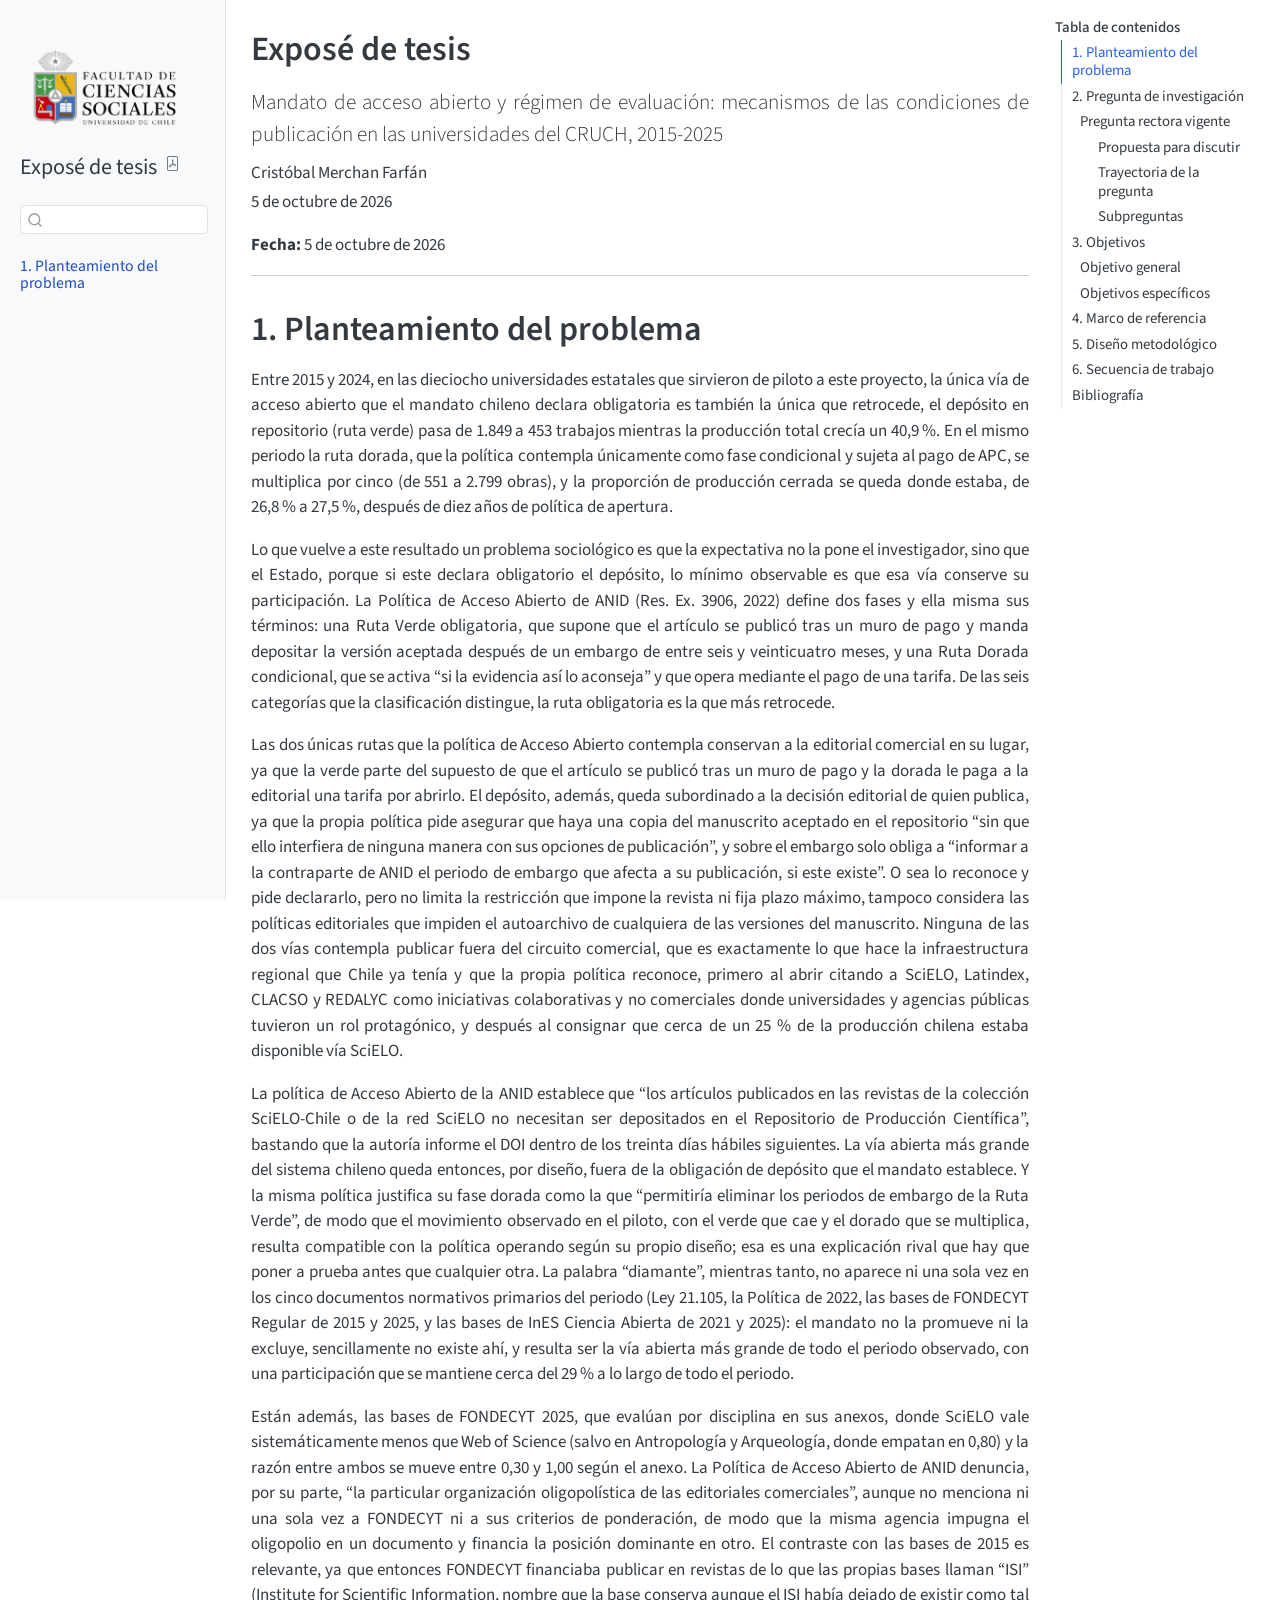
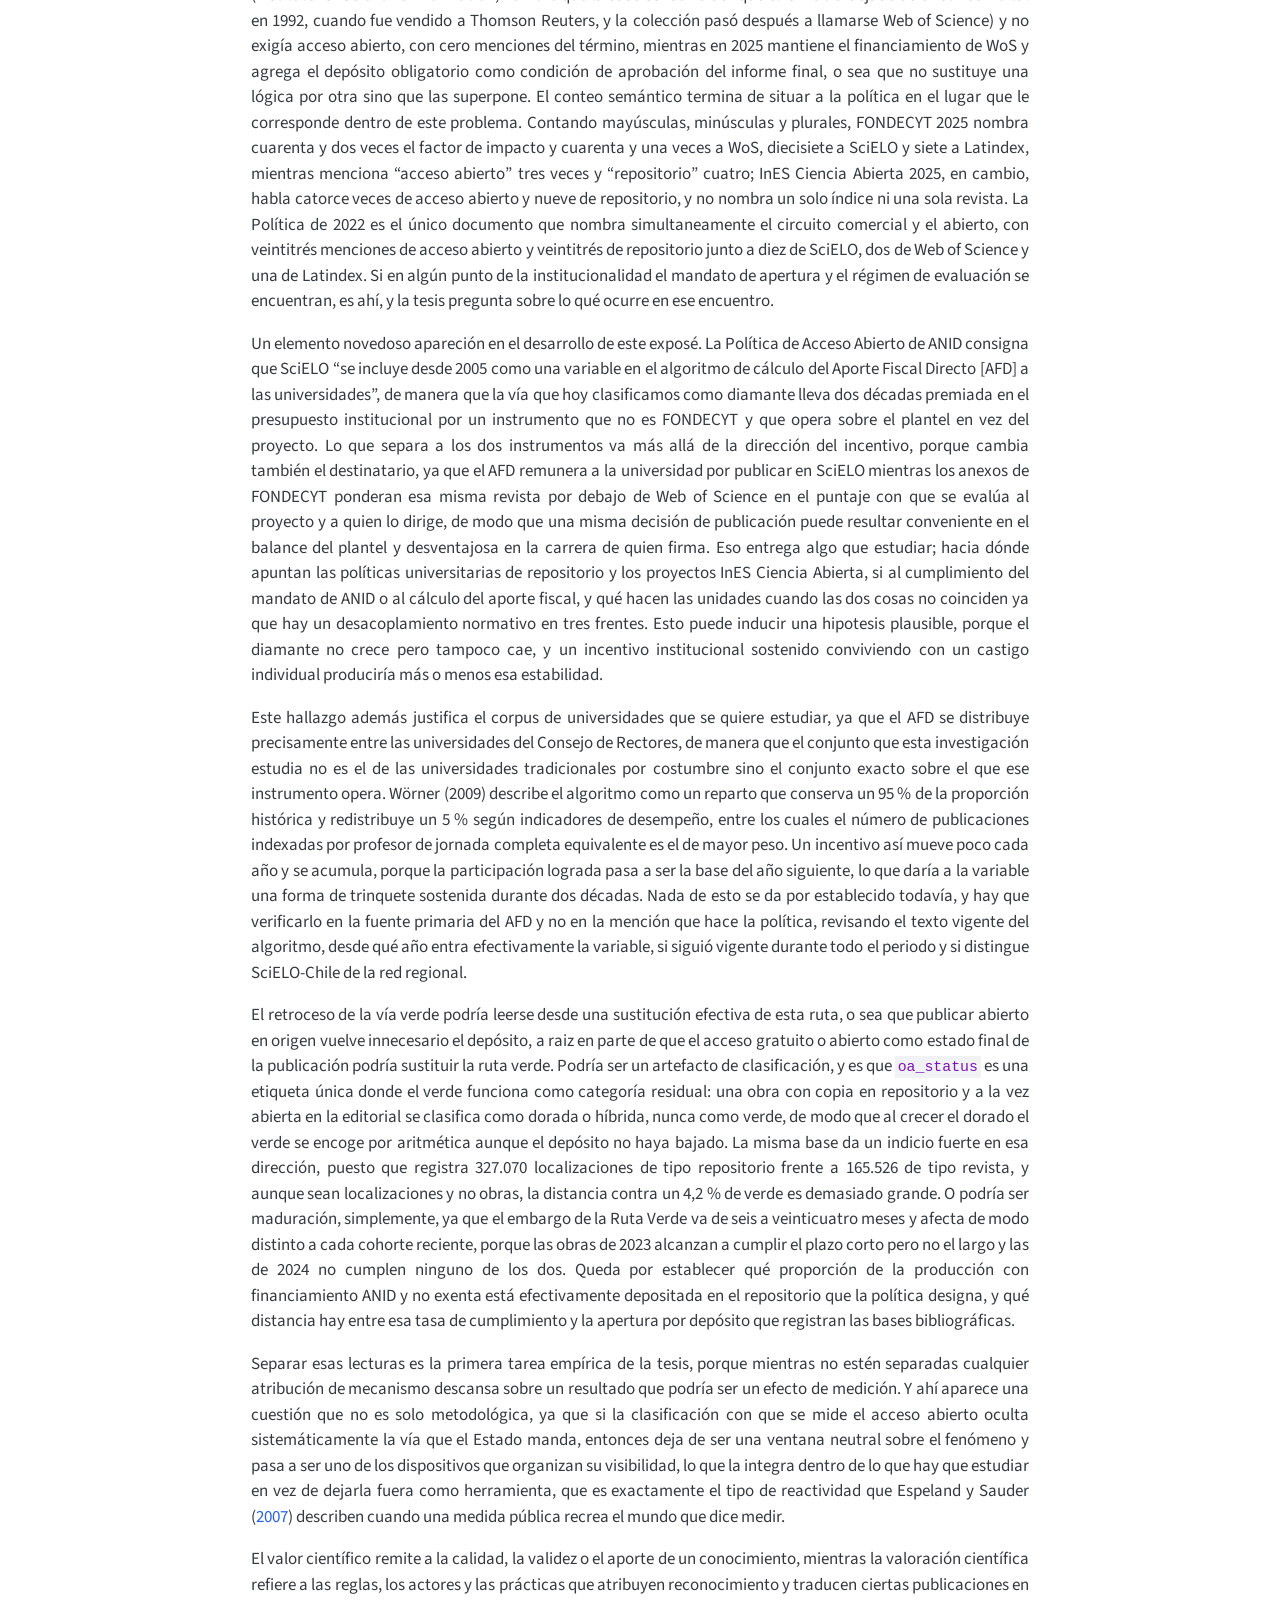
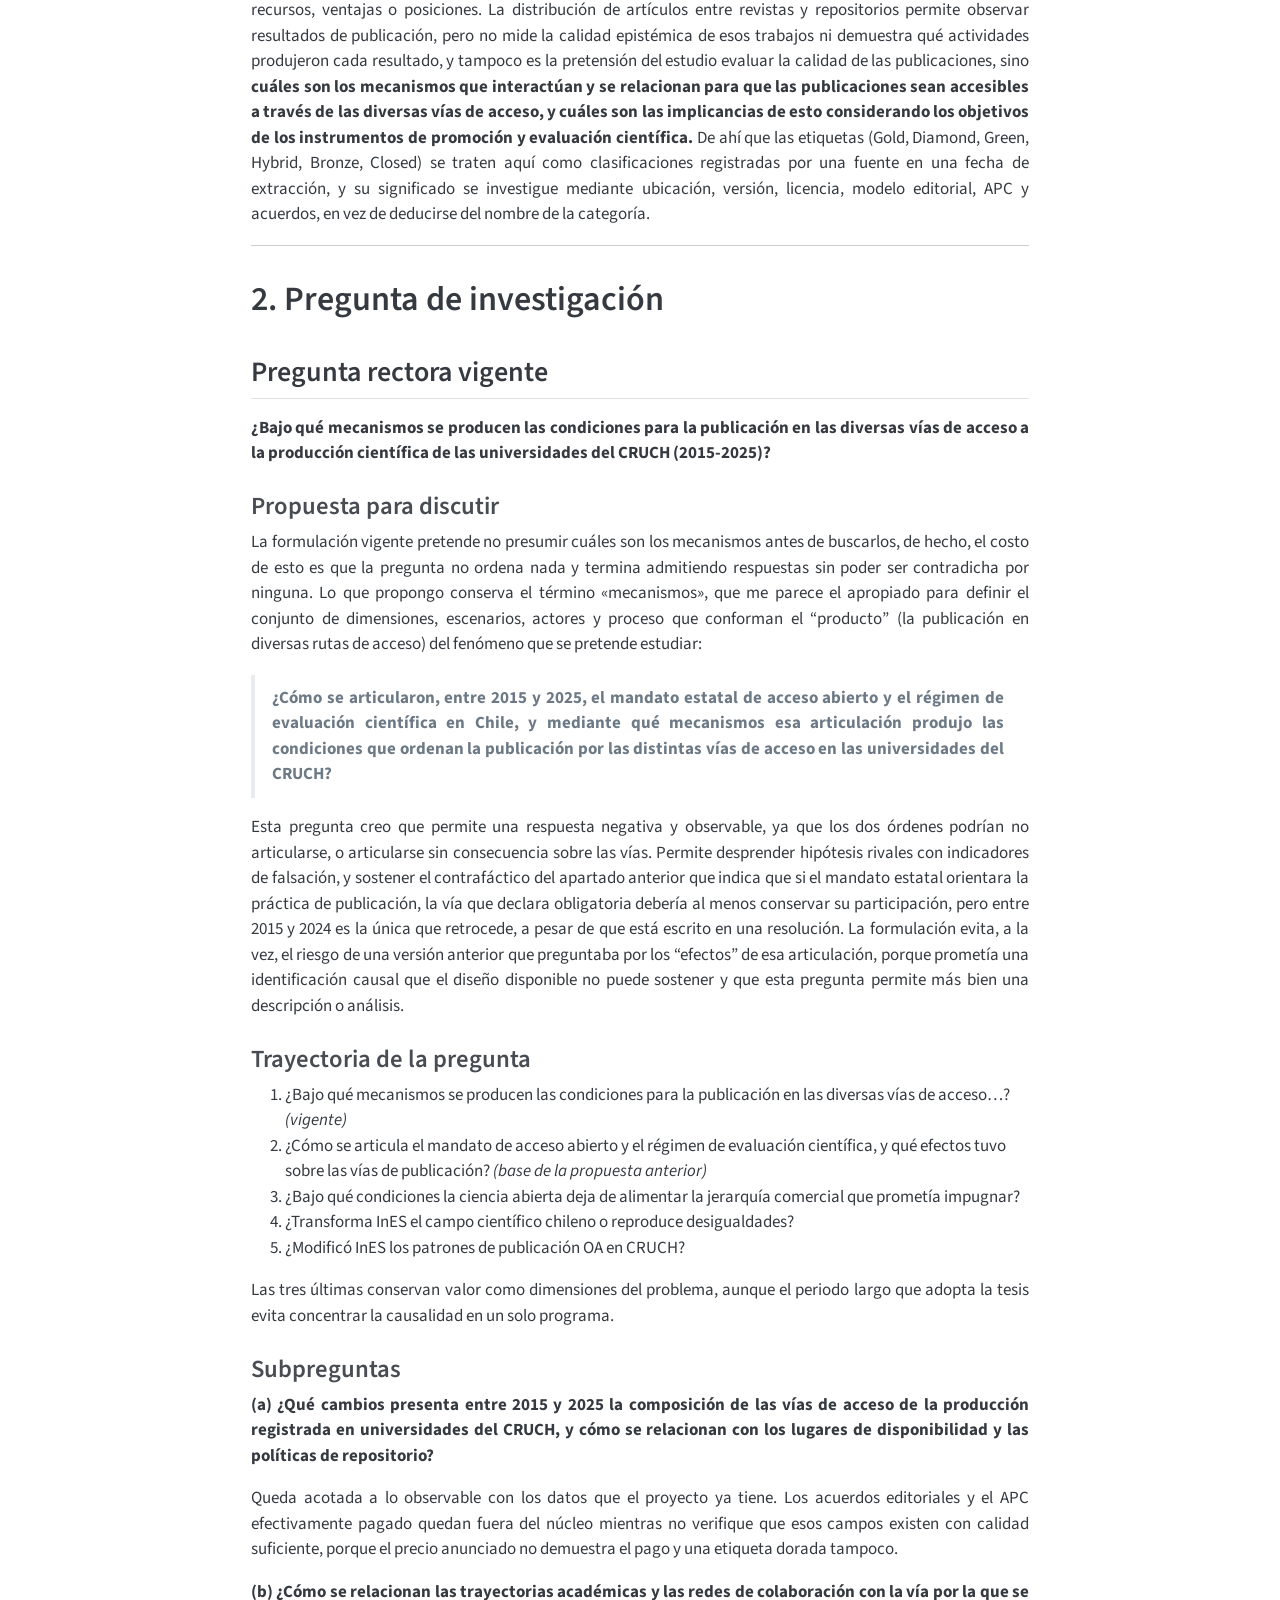
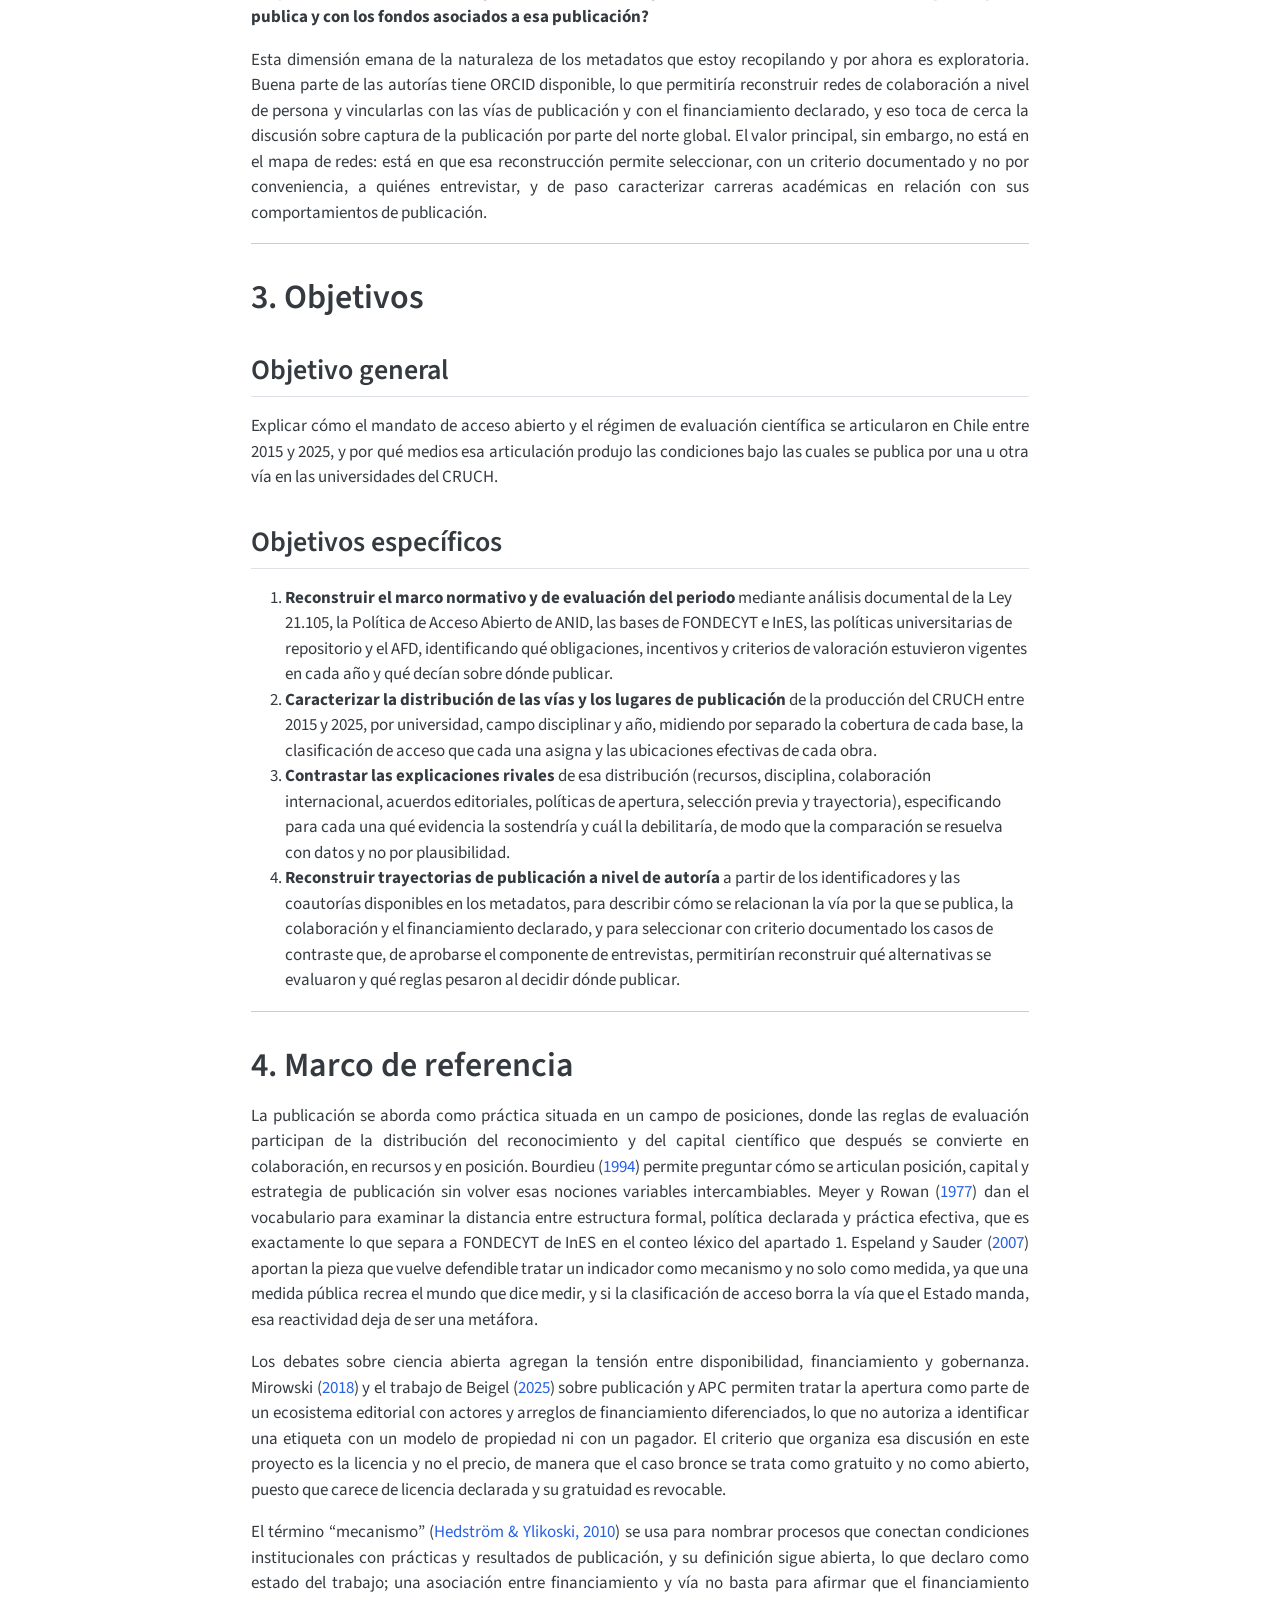
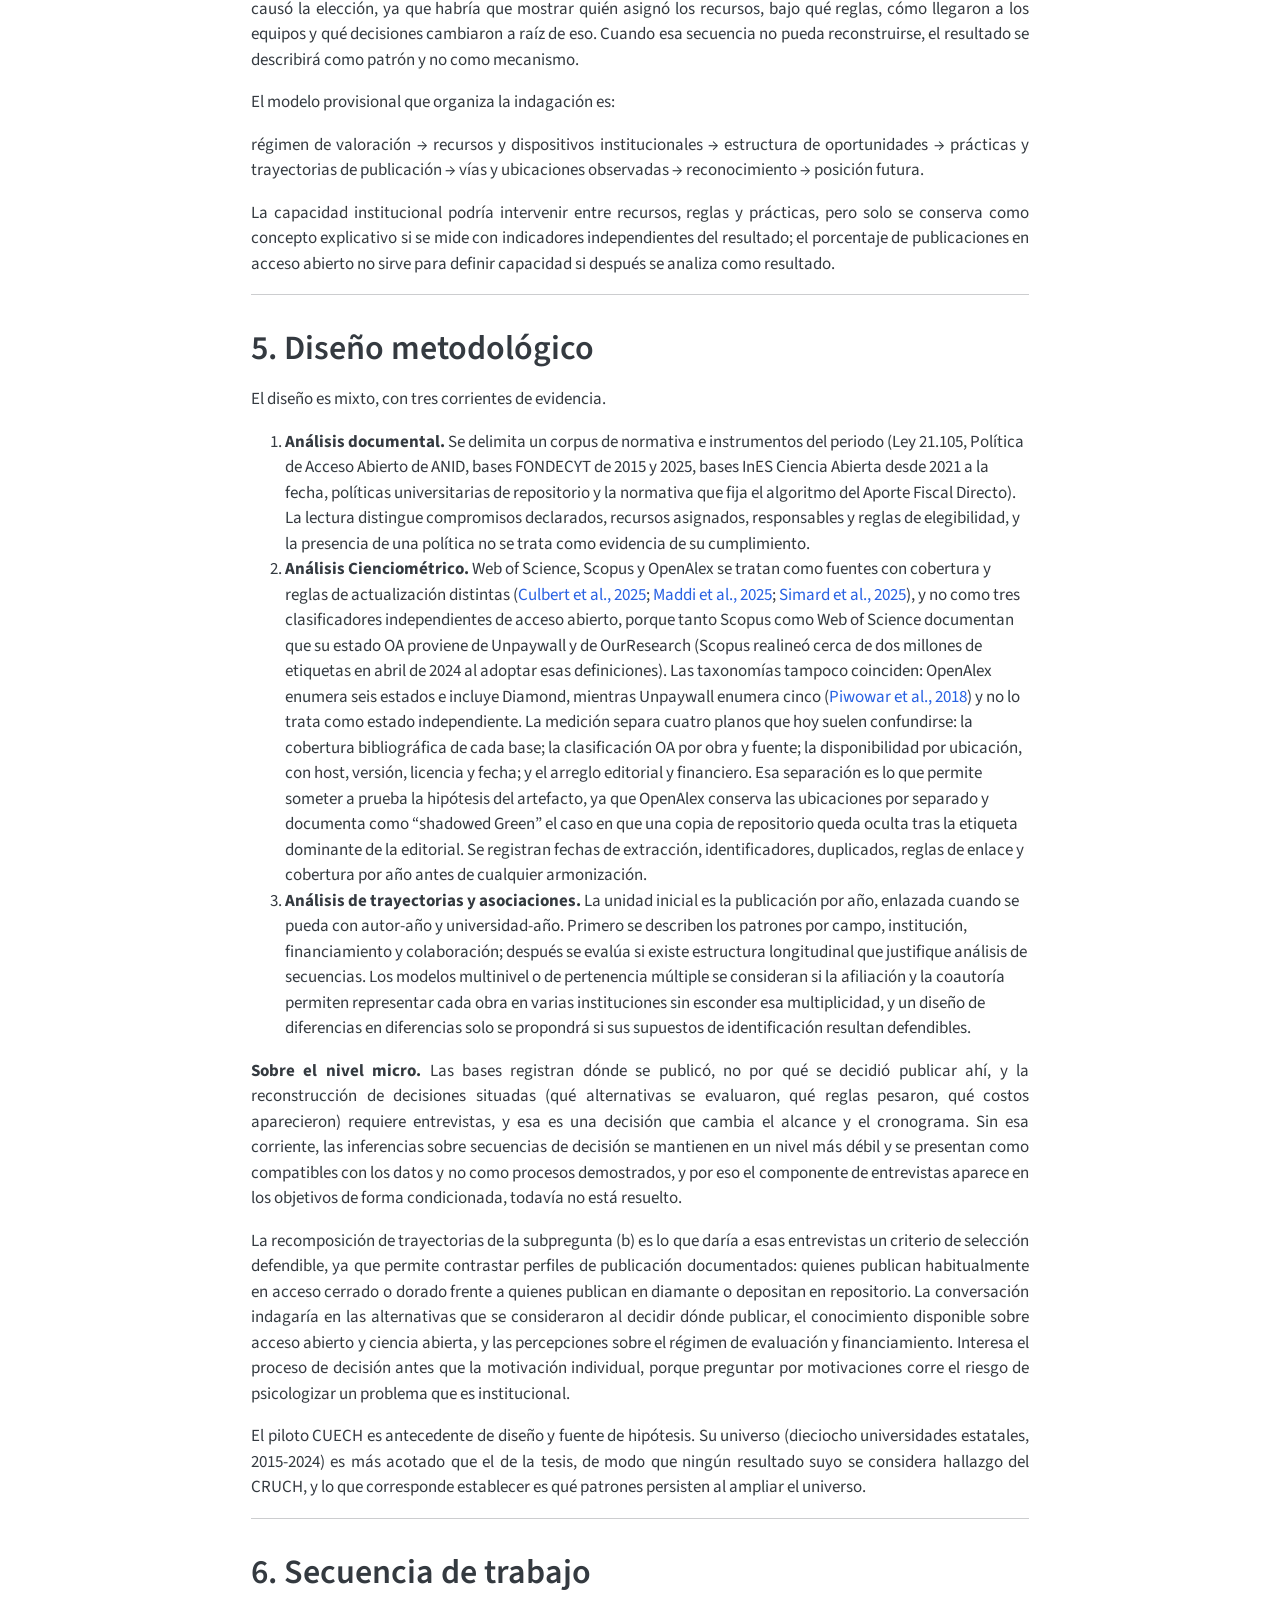
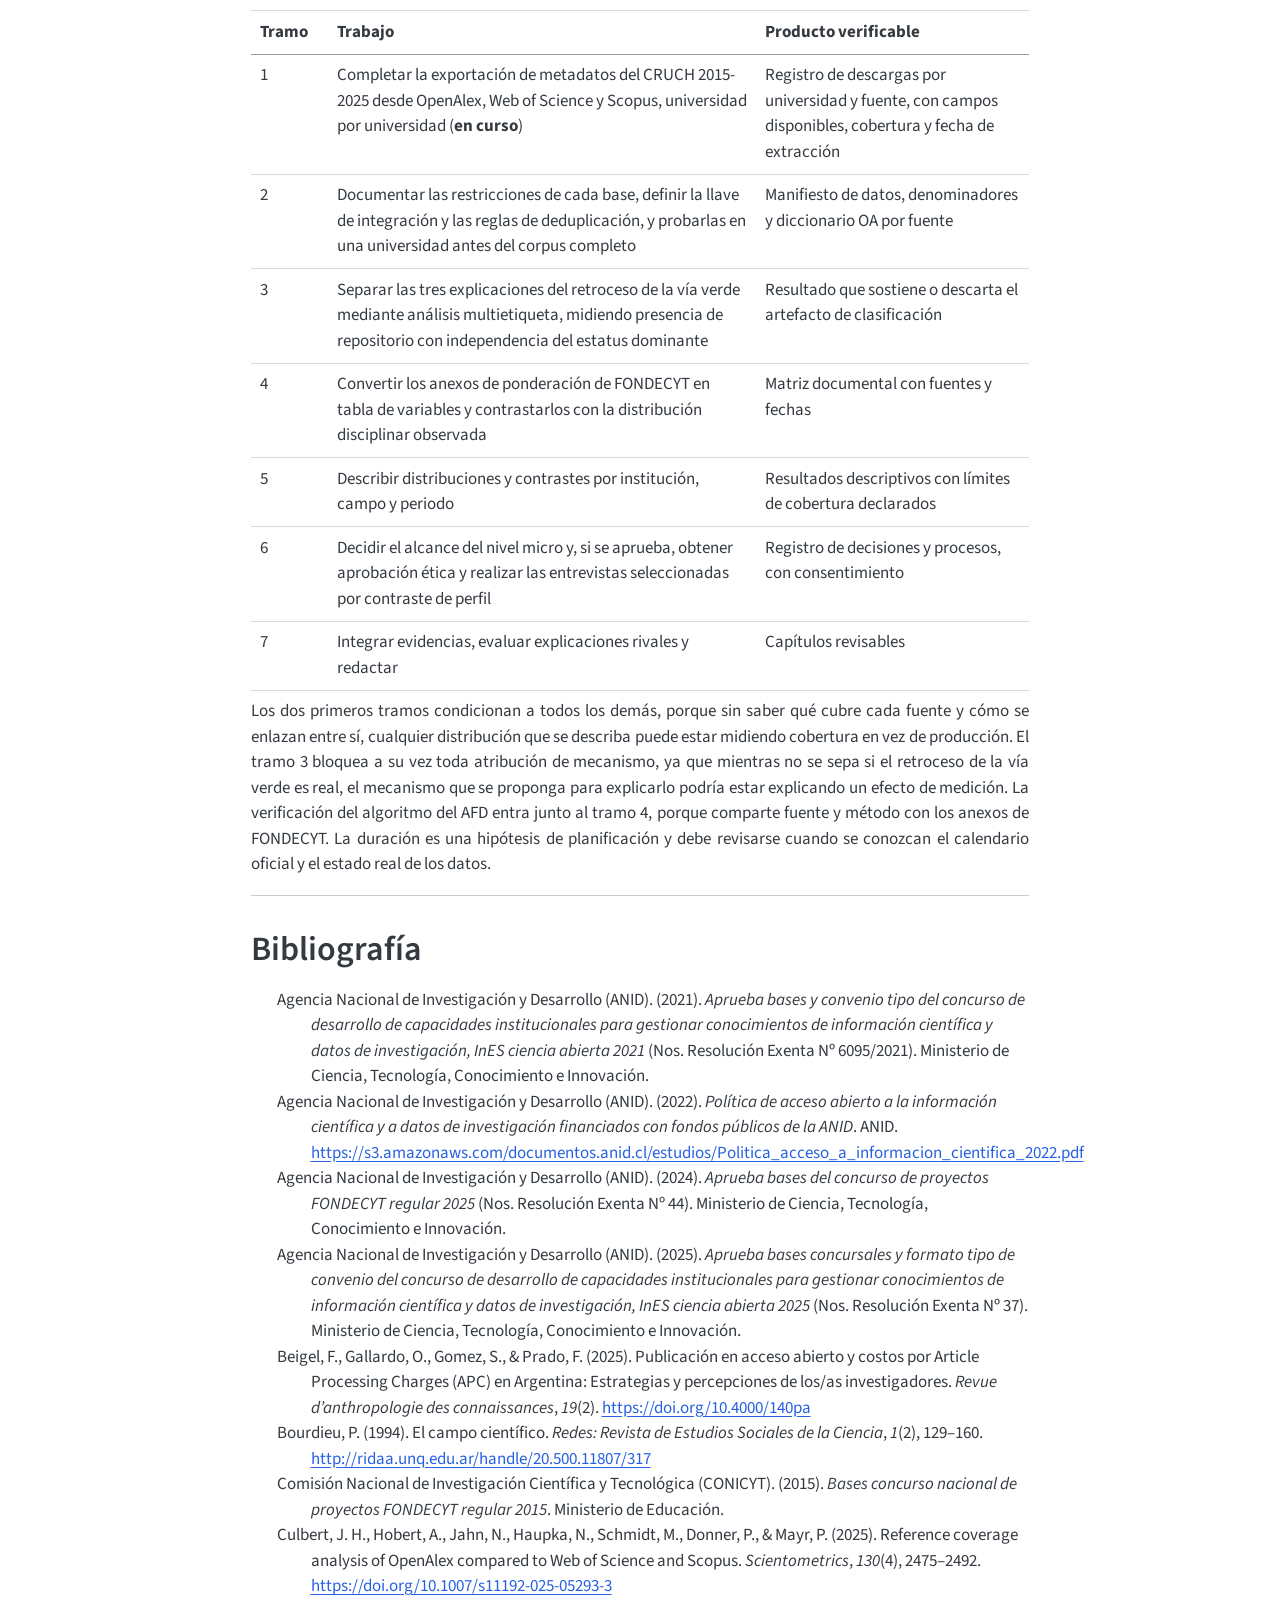
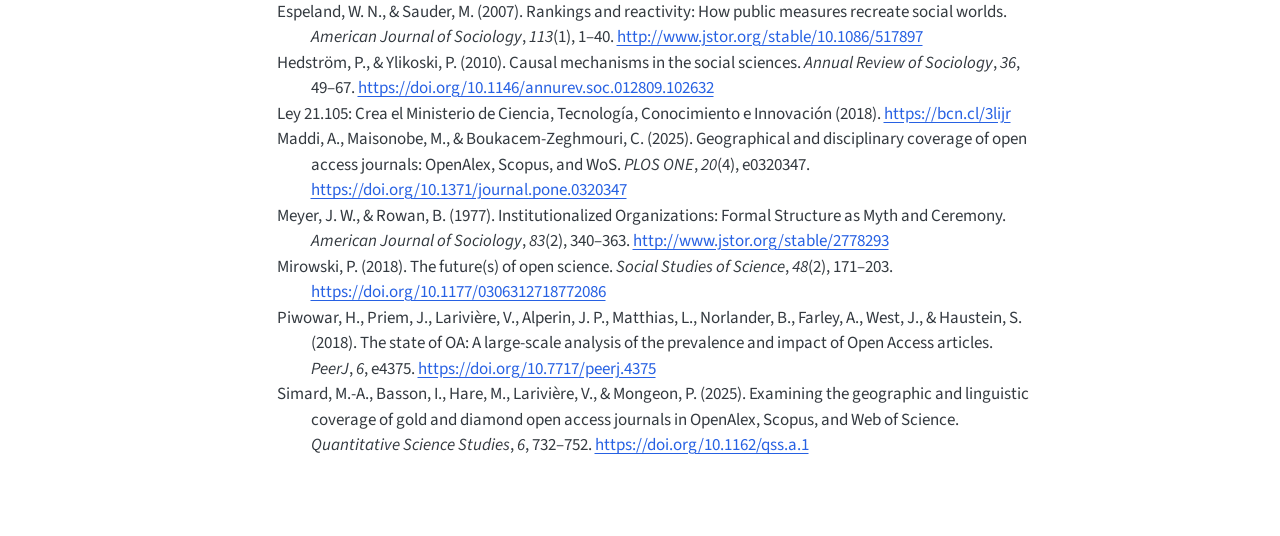
==== data/textos/expose/index.html @ d7f25ddc "actualización" ====
<!DOCTYPE html>
<html xmlns="http://www.w3.org/1999/xhtml" lang="es" xml:lang="es"><head>

<meta charset="utf-8">
<meta name="generator" content="quarto-1.9.37">

<meta name="viewport" content="width=device-width, initial-scale=1.0, user-scalable=yes">

<meta name="author" content="Cristóbal Merchan Farfán">

<title>Exposé de tesis</title>
<style>
/* Default styles provided by pandoc.
** See https://pandoc.org/MANUAL.html#variables-for-html for config info.
*/
code{white-space: pre-wrap;}
span.smallcaps{font-variant: small-caps;}
div.columns{display: flex; gap: min(4vw, 1.5em);}
div.column{flex: auto; overflow-x: auto;}
div.hanging-indent{margin-left: 1.5em; text-indent: -1.5em;}
ul.task-list{list-style: none;}
ul.task-list li input[type="checkbox"] {
  width: 0.8em;
  margin: 0 0.8em 0.2em -1em; /* quarto-specific, see https://github.com/quarto-dev/quarto-cli/issues/4556 */ 
  vertical-align: middle;
}
/* CSS for citations */
div.csl-bib-body { }
div.csl-entry {
  clear: both;
  margin-bottom: 0em;
}
.hanging-indent div.csl-entry {
  margin-left:2em;
  text-indent:-2em;
}
div.csl-left-margin {
  min-width:2em;
  float:left;
}
div.csl-right-inline {
  margin-left:2em;
  padding-left:1em;
}
div.csl-indent {
  margin-left: 2em;
}</style>


<script src="site_libs/quarto-nav/quarto-nav.js"></script>
<script src="site_libs/clipboard/clipboard.min.js"></script>
<script src="site_libs/quarto-search/autocomplete.umd.js"></script>
<script src="site_libs/quarto-search/fuse.min.js"></script>
<script src="site_libs/quarto-search/quarto-search.js"></script>
<meta name="quarto:offset" content="./">
<link href="./assets/favicon-2025-20251031.svg" rel="icon" type="image/svg+xml">
<script src="site_libs/quarto-html/quarto.js" type="module"></script>
<script src="site_libs/quarto-html/tabsets/tabsets.js" type="module"></script>
<script src="site_libs/quarto-html/popper.min.js"></script>
<script src="site_libs/quarto-html/tippy.umd.min.js"></script>
<script src="site_libs/quarto-html/anchor.min.js"></script>
<link href="site_libs/quarto-html/tippy.css" rel="stylesheet">
<link href="site_libs/quarto-html/quarto-syntax-highlighting-7f8f88aac4f3542376d5c11b86a4c14d.css" rel="stylesheet" id="quarto-text-highlighting-styles">
<script src="site_libs/bootstrap/bootstrap.min.js"></script>
<link href="site_libs/bootstrap/bootstrap-icons.css" rel="stylesheet">
<link href="site_libs/bootstrap/bootstrap-91dac99ad9264b13be520b185d5bafb4.min.css" rel="stylesheet" append-hash="true" id="quarto-bootstrap" data-mode="light">
<script id="quarto-search-options" type="application/json">{
  "location": "sidebar",
  "copy-button": false,
  "collapse-after": 3,
  "panel-placement": "start",
  "type": "textbox",
  "limit": 50,
  "keyboard-shortcut": [
    "f",
    "/",
    "s"
  ],
  "show-item-context": false,
  "language": {
    "search-no-results-text": "No se han encontrado resultados",
    "search-matching-documents-text": "documentos encontrados",
    "search-copy-link-title": "Copiar el enlace en la búsqueda",
    "search-hide-matches-text": "Ocultar resultados adicionales",
    "search-more-match-text": "resultado adicional en este documento",
    "search-more-matches-text": "resultados adicionales en este documento",
    "search-clear-button-title": "Borrar",
    "search-text-placeholder": "",
    "search-detached-cancel-button-title": "Cancelar",
    "search-submit-button-title": "Enviar",
    "search-label": "Buscar"
  }
}</script>
<style>html{ scroll-behavior: smooth; }</style>
<style>
#quarto-document-content p,
.page-columns .content p,
.page-columns p,
.quarto-article p,
main.content p,
p {
  text-align: justify !important;
  text-justify: inter-word;
}
</style>


<link rel="stylesheet" href="assets/styles.scss">
</head>

<body class="nav-sidebar docked quarto-light">

<div id="quarto-search-results"></div>
  <header id="quarto-header" class="headroom fixed-top">
  <nav class="quarto-secondary-nav">
    <div class="container-fluid d-flex">
      <button type="button" class="quarto-btn-toggle btn" data-bs-toggle="collapse" role="button" data-bs-target=".quarto-sidebar-collapse-item" aria-controls="quarto-sidebar" aria-expanded="false" aria-label="Alternar barra lateral" onclick="if (window.quartoToggleHeadroom) { window.quartoToggleHeadroom(); }">
        <i class="bi bi-layout-text-sidebar-reverse"></i>
      </button>
        <nav class="quarto-page-breadcrumbs" aria-label="breadcrumb"><ol class="breadcrumb"><li class="breadcrumb-item"><a href="./index.html"><span class="chapter-number">1</span>&nbsp; <span class="chapter-title">1. Planteamiento del problema</span></a></li></ol></nav>
        <a class="flex-grow-1" role="navigation" data-bs-toggle="collapse" data-bs-target=".quarto-sidebar-collapse-item" aria-controls="quarto-sidebar" aria-expanded="false" aria-label="Alternar barra lateral" onclick="if (window.quartoToggleHeadroom) { window.quartoToggleHeadroom(); }">      
        </a>
      <button type="button" class="btn quarto-search-button" aria-label="Buscar" onclick="window.quartoOpenSearch();">
        <i class="bi bi-search"></i>
      </button>
    </div>
  </nav>
</header>
<!-- content -->
<div id="quarto-content" class="quarto-container page-columns page-rows-contents page-layout-article">
<!-- sidebar -->
  <nav id="quarto-sidebar" class="sidebar collapse collapse-horizontal quarto-sidebar-collapse-item sidebar-navigation docked overflow-auto">
    <div class="pt-lg-2 mt-2 text-left sidebar-header sidebar-header-stacked">
      <a href="./index.html" class="sidebar-logo-link">
      <img src="./assets/cover.png" alt="" class="sidebar-logo light-content py-0 d-lg-inline d-none">
      <img src="./assets/cover.png" alt="" class="sidebar-logo dark-content py-0 d-lg-inline d-none">
      </a>
    <div class="sidebar-title mb-0 py-0">
      <a href="./">Exposé de tesis</a> 
        <div class="sidebar-tools-main">
    <a href="./expose-tesis-cruch.pdf" title="Descargar PDF" class="quarto-navigation-tool px-1" aria-label="Descargar PDF"><i class="bi bi-file-pdf"></i></a>
</div>
    </div>
      </div>
        <div class="mt-2 flex-shrink-0 align-items-center">
        <div class="sidebar-search">
        <div id="quarto-search" class="" title="Buscar"></div>
        </div>
        </div>
    <div class="sidebar-menu-container"> 
    <ul class="list-unstyled mt-1">
        <li class="sidebar-item">
  <div class="sidebar-item-container"> 
  <a href="./index.html" class="sidebar-item-text sidebar-link active">
 <span class="menu-text"><span class="chapter-number">1</span>&nbsp; <span class="chapter-title">1. Planteamiento del problema</span></span></a>
  </div>
</li>
    </ul>
    </div>
</nav>
<div id="quarto-sidebar-glass" class="quarto-sidebar-collapse-item" data-bs-toggle="collapse" data-bs-target=".quarto-sidebar-collapse-item"></div>
<!-- margin-sidebar -->
    <div id="quarto-margin-sidebar" class="sidebar margin-sidebar">
        <nav id="TOC" role="doc-toc" class="toc-active">
    <h2 id="toc-title">Tabla de contenidos</h2>
   
  <ul>
  <li><a href="#planteamiento-del-problema" id="toc-planteamiento-del-problema" class="nav-link active" data-scroll-target="#planteamiento-del-problema">1. Planteamiento del problema</a></li>
  <li><a href="#pregunta-de-investigación" id="toc-pregunta-de-investigación" class="nav-link" data-scroll-target="#pregunta-de-investigación">2. Pregunta de investigación</a>
  <ul class="collapse">
  <li><a href="#pregunta-rectora-vigente" id="toc-pregunta-rectora-vigente" class="nav-link" data-scroll-target="#pregunta-rectora-vigente">Pregunta rectora vigente</a>
  <ul class="collapse">
  <li><a href="#propuesta-para-discutir" id="toc-propuesta-para-discutir" class="nav-link" data-scroll-target="#propuesta-para-discutir">Propuesta para discutir</a></li>
  <li><a href="#trayectoria-de-la-pregunta" id="toc-trayectoria-de-la-pregunta" class="nav-link" data-scroll-target="#trayectoria-de-la-pregunta">Trayectoria de la pregunta</a></li>
  <li><a href="#subpreguntas" id="toc-subpreguntas" class="nav-link" data-scroll-target="#subpreguntas">Subpreguntas</a></li>
  </ul></li>
  </ul></li>
  <li><a href="#objetivos" id="toc-objetivos" class="nav-link" data-scroll-target="#objetivos">3. Objetivos</a>
  <ul class="collapse">
  <li><a href="#objetivo-general" id="toc-objetivo-general" class="nav-link" data-scroll-target="#objetivo-general">Objetivo general</a></li>
  <li><a href="#objetivos-específicos" id="toc-objetivos-específicos" class="nav-link" data-scroll-target="#objetivos-específicos">Objetivos específicos</a></li>
  </ul></li>
  <li><a href="#marco-de-referencia" id="toc-marco-de-referencia" class="nav-link" data-scroll-target="#marco-de-referencia">4. Marco de referencia</a></li>
  <li><a href="#diseño-metodológico" id="toc-diseño-metodológico" class="nav-link" data-scroll-target="#diseño-metodológico">5. Diseño metodológico</a></li>
  <li><a href="#secuencia-de-trabajo" id="toc-secuencia-de-trabajo" class="nav-link" data-scroll-target="#secuencia-de-trabajo">6. Secuencia de trabajo</a></li>
  <li><a href="#bibliografía" id="toc-bibliografía" class="nav-link" data-scroll-target="#bibliografía">Bibliografía</a></li>
  </ul>
</nav>
    </div>
<!-- main -->
<main class="content" id="quarto-document-content"><header id="title-block-header" class="quarto-title-block"><h1 class="title display-7">Exposé de tesis</h1></header>

<header id="title-block-header">

<p class="subtitle lead">Mandato de acceso abierto y régimen de evaluación: mecanismos de las condiciones de publicación en las universidades del CRUCH, 2015-2025</p>
<p class="author">Cristóbal Merchan Farfán</p>

<p class="date">5 de octubre de 2026</p>
</header>


<p><strong>Fecha:</strong> 5 de octubre de 2026</p>
<hr>
<section id="planteamiento-del-problema" class="level1">
<h1>1. Planteamiento del problema</h1>
<p>Entre 2015 y 2024, en las dieciocho universidades estatales que sirvieron de piloto a este proyecto, la única vía de acceso abierto que el mandato chileno declara obligatoria es también la única que retrocede, el depósito en repositorio (ruta verde) pasa de 1.849 a 453 trabajos mientras la producción total crecía un 40,9 %. En el mismo periodo la ruta dorada, que la política contempla únicamente como fase condicional y sujeta al pago de APC, se multiplica por cinco (de 551 a 2.799 obras), y la proporción de producción cerrada se queda donde estaba, de 26,8 % a 27,5 %, después de diez años de política de apertura.</p>
<p>Lo que vuelve a este resultado un problema sociológico es que la expectativa no la pone el investigador, sino que el Estado, porque si este declara obligatorio el depósito, lo mínimo observable es que esa vía conserve su participación. La Política de Acceso Abierto de ANID (Res. Ex. 3906, 2022) define dos fases y ella misma sus términos: una Ruta Verde obligatoria, que supone que el artículo se publicó tras un muro de pago y manda depositar la versión aceptada después de un embargo de entre seis y veinticuatro meses, y una Ruta Dorada condicional, que se activa “si la evidencia así lo aconseja” y que opera mediante el pago de una tarifa. De las seis categorías que la clasificación distingue, la ruta obligatoria es la que más retrocede.</p>
<p>Las dos únicas rutas que la política de Acceso Abierto contempla conservan a la editorial comercial en su lugar, ya que la verde parte del supuesto de que el artículo se publicó tras un muro de pago y la dorada le paga a la editorial una tarifa por abrirlo. El depósito, además, queda subordinado a la decisión editorial de quien publica, ya que la propia política pide asegurar que haya una copia del manuscrito aceptado en el repositorio “sin que ello interfiera de ninguna manera con sus opciones de publicación”, y sobre el embargo solo obliga a “informar a la contraparte de ANID el periodo de embargo que afecta a su publicación, si este existe”. O sea lo reconoce y pide declararlo, pero no limita la restricción que impone la revista ni fija plazo máximo, tampoco considera las políticas editoriales que impiden el autoarchivo de cualquiera de las versiones del manuscrito. Ninguna de las dos vías contempla publicar fuera del circuito comercial, que es exactamente lo que hace la infraestructura regional que Chile ya tenía y que la propia política reconoce, primero al abrir citando a SciELO, Latindex, CLACSO y REDALYC como iniciativas colaborativas y no comerciales donde universidades y agencias públicas tuvieron un rol protagónico, y después al consignar que cerca de un 25 % de la producción chilena estaba disponible vía SciELO.</p>
<p>La política de Acceso Abierto de la ANID establece que “los artículos publicados en las revistas de la colección SciELO-Chile o de la red SciELO no necesitan ser depositados en el Repositorio de Producción Científica”, bastando que la autoría informe el DOI dentro de los treinta días hábiles siguientes. La vía abierta más grande del sistema chileno queda entonces, por diseño, fuera de la obligación de depósito que el mandato establece. Y la misma política justifica su fase dorada como la que “permitiría eliminar los periodos de embargo de la Ruta Verde”, de modo que el movimiento observado en el piloto, con el verde que cae y el dorado que se multiplica, resulta compatible con la política operando según su propio diseño; esa es una explicación rival que hay que poner a prueba antes que cualquier otra. La palabra “diamante”, mientras tanto, no aparece ni una sola vez en los cinco documentos normativos primarios del periodo (Ley 21.105, la Política de 2022, las bases de FONDECYT Regular de 2015 y 2025, y las bases de InES Ciencia Abierta de 2021 y 2025): el mandato no la promueve ni la excluye, sencillamente no existe ahí, y resulta ser la vía abierta más grande de todo el periodo observado, con una participación que se mantiene cerca del 29 % a lo largo de todo el periodo.</p>
<p>Están además, las bases de FONDECYT 2025, que evalúan por disciplina en sus anexos, donde SciELO vale sistemáticamente menos que Web of Science (salvo en Antropología y Arqueología, donde empatan en 0,80) y la razón entre ambos se mueve entre 0,30 y 1,00 según el anexo. La Política de Acceso Abierto de ANID denuncia, por su parte, “la particular organización oligopolística de las editoriales comerciales”, aunque no menciona ni una sola vez a FONDECYT ni a sus criterios de ponderación, de modo que la misma agencia impugna el oligopolio en un documento y financia la posición dominante en otro. El contraste con las bases de 2015 es relevante, ya que entonces FONDECYT financiaba publicar en revistas de lo que las propias bases llaman “ISI” (Institute for Scientific Information, nombre que la base conserva aunque el ISI había dejado de existir como tal en 1992, cuando fue vendido a Thomson Reuters, y la colección pasó después a llamarse Web of Science) y no exigía acceso abierto, con cero menciones del término, mientras en 2025 mantiene el financiamiento de WoS y agrega el depósito obligatorio como condición de aprobación del informe final, o sea que no sustituye una lógica por otra sino que las superpone. El conteo semántico termina de situar a la política en el lugar que le corresponde dentro de este problema. Contando mayúsculas, minúsculas y plurales, FONDECYT 2025 nombra cuarenta y dos veces el factor de impacto y cuarenta y una veces a WoS, diecisiete a SciELO y siete a Latindex, mientras menciona “acceso abierto” tres veces y “repositorio” cuatro; InES Ciencia Abierta 2025, en cambio, habla catorce veces de acceso abierto y nueve de repositorio, y no nombra un solo índice ni una sola revista. La Política de 2022 es el único documento que nombra simultaneamente el circuito comercial y el abierto, con veintitrés menciones de acceso abierto y veintitrés de repositorio junto a diez de SciELO, dos de Web of Science y una de Latindex. Si en algún punto de la institucionalidad el mandato de apertura y el régimen de evaluación se encuentran, es ahí, y la tesis pregunta sobre lo qué ocurre en ese encuentro.</p>
<p>Un elemento novedoso apareción en el desarrollo de este exposé. La Política de Acceso Abierto de ANID consigna que SciELO “se incluye desde 2005 como una variable en el algoritmo de cálculo del Aporte Fiscal Directo [AFD] a las universidades”, de manera que la vía que hoy clasificamos como diamante lleva dos décadas premiada en el presupuesto institucional por un instrumento que no es FONDECYT y que opera sobre el plantel en vez del proyecto. Lo que separa a los dos instrumentos va más allá de la dirección del incentivo, porque cambia también el destinatario, ya que el AFD remunera a la universidad por publicar en SciELO mientras los anexos de FONDECYT ponderan esa misma revista por debajo de Web of Science en el puntaje con que se evalúa al proyecto y a quien lo dirige, de modo que una misma decisión de publicación puede resultar conveniente en el balance del plantel y desventajosa en la carrera de quien firma. Eso entrega algo que estudiar; hacia dónde apuntan las políticas universitarias de repositorio y los proyectos InES Ciencia Abierta, si al cumplimiento del mandato de ANID o al cálculo del aporte fiscal, y qué hacen las unidades cuando las dos cosas no coinciden ya que hay un desacoplamiento normativo en tres frentes. Esto puede inducir una hipotesis plausible, porque el diamante no crece pero tampoco cae, y un incentivo institucional sostenido conviviendo con un castigo individual produciría más o menos esa estabilidad.</p>
<p>Este hallazgo además justifica el corpus de universidades que se quiere estudiar, ya que el AFD se distribuye precisamente entre las universidades del Consejo de Rectores, de manera que el conjunto que esta investigación estudia no es el de las universidades tradicionales por costumbre sino el conjunto exacto sobre el que ese instrumento opera. Wörner (2009) describe el algoritmo como un reparto que conserva un 95 % de la proporción histórica y redistribuye un 5 % según indicadores de desempeño, entre los cuales el número de publicaciones indexadas por profesor de jornada completa equivalente es el de mayor peso. Un incentivo así mueve poco cada año y se acumula, porque la participación lograda pasa a ser la base del año siguiente, lo que daría a la variable una forma de trinquete sostenida durante dos décadas. Nada de esto se da por establecido todavía, y hay que verificarlo en la fuente primaria del AFD y no en la mención que hace la política, revisando el texto vigente del algoritmo, desde qué año entra efectivamente la variable, si siguió vigente durante todo el periodo y si distingue SciELO-Chile de la red regional.</p>
<p>El retroceso de la vía verde podría leerse desde una sustitución efectiva de esta ruta, o sea que publicar abierto en origen vuelve innecesario el depósito, a raiz en parte de que el acceso gratuito o abierto como estado final de la publicación podría sustituir la ruta verde. Podría ser un artefacto de clasificación, y es que <code>oa_status</code> es una etiqueta única donde el verde funciona como categoría residual: una obra con copia en repositorio y a la vez abierta en la editorial se clasifica como dorada o híbrida, nunca como verde, de modo que al crecer el dorado el verde se encoge por aritmética aunque el depósito no haya bajado. La misma base da un indicio fuerte en esa dirección, puesto que registra 327.070 localizaciones de tipo repositorio frente a 165.526 de tipo revista, y aunque sean localizaciones y no obras, la distancia contra un 4,2 % de verde es demasiado grande. O podría ser maduración, simplemente, ya que el embargo de la Ruta Verde va de seis a veinticuatro meses y afecta de modo distinto a cada cohorte reciente, porque las obras de 2023 alcanzan a cumplir el plazo corto pero no el largo y las de 2024 no cumplen ninguno de los dos. Queda por establecer qué proporción de la producción con financiamiento ANID y no exenta está efectivamente depositada en el repositorio que la política designa, y qué distancia hay entre esa tasa de cumplimiento y la apertura por depósito que registran las bases bibliográficas.</p>
<p>Separar esas lecturas es la primera tarea empírica de la tesis, porque mientras no estén separadas cualquier atribución de mecanismo descansa sobre un resultado que podría ser un efecto de medición. Y ahí aparece una cuestión que no es solo metodológica, ya que si la clasificación con que se mide el acceso abierto oculta sistemáticamente la vía que el Estado manda, entonces deja de ser una ventana neutral sobre el fenómeno y pasa a ser uno de los dispositivos que organizan su visibilidad, lo que la integra dentro de lo que hay que estudiar en vez de dejarla fuera como herramienta, que es exactamente el tipo de reactividad que Espeland y Sauder <span class="citation" data-cites="espelandRankingsReactivity2007">(<a href="index.html#ref-espelandRankingsReactivity2007" role="doc-biblioref">2007</a>)</span> describen cuando una medida pública recrea el mundo que dice medir.</p>
<p>El valor científico remite a la calidad, la validez o el aporte de un conocimiento, mientras la valoración científica refiere a las reglas, los actores y las prácticas que atribuyen reconocimiento y traducen ciertas publicaciones en recursos, ventajas o posiciones. La distribución de artículos entre revistas y repositorios permite observar resultados de publicación, pero no mide la calidad epistémica de esos trabajos ni demuestra qué actividades produjeron cada resultado, y tampoco es la pretensión del estudio evaluar la calidad de las publicaciones, sino <strong>cuáles son los mecanismos que interactúan y se relacionan para que las publicaciones sean accesibles a través de las diversas vías de acceso, y cuáles son las implicancias de esto considerando los objetivos de los instrumentos de promoción y evaluación científica.</strong> De ahí que las etiquetas (Gold, Diamond, Green, Hybrid, Bronze, Closed) se traten aquí como clasificaciones registradas por una fuente en una fecha de extracción, y su significado se investigue mediante ubicación, versión, licencia, modelo editorial, APC y acuerdos, en vez de deducirse del nombre de la categoría.</p>
<hr>
</section>
<section id="pregunta-de-investigación" class="level1">
<h1>2. Pregunta de investigación</h1>
<section id="pregunta-rectora-vigente" class="level2">
<h2 class="anchored" data-anchor-id="pregunta-rectora-vigente">Pregunta rectora vigente</h2>
<p><strong>¿Bajo qué mecanismos se producen las condiciones para la publicación en las diversas vías de acceso a la producción científica de las universidades del CRUCH (2015-2025)?</strong></p>
<section id="propuesta-para-discutir" class="level3">
<h3 class="anchored" data-anchor-id="propuesta-para-discutir">Propuesta para discutir</h3>
<p>La formulación vigente pretende no presumir cuáles son los mecanismos antes de buscarlos, de hecho, el costo de esto es que la pregunta no ordena nada y termina admitiendo respuestas sin poder ser contradicha por ninguna. Lo que propongo conserva el término «mecanismos», que me parece el apropiado para definir el conjunto de dimensiones, escenarios, actores y proceso que conforman el “producto” (la publicación en diversas rutas de acceso) del fenómeno que se pretende estudiar:</p>
<blockquote class="blockquote">
<p><strong>¿Cómo se articularon, entre 2015 y 2025, el mandato estatal de acceso abierto y el régimen de evaluación científica en Chile, y mediante qué mecanismos esa articulación produjo las condiciones que ordenan la publicación por las distintas vías de acceso en las universidades del CRUCH?</strong></p>
</blockquote>
<p>Esta pregunta creo que permite una respuesta negativa y observable, ya que los dos órdenes podrían no articularse, o articularse sin consecuencia sobre las vías. Permite desprender hipótesis rivales con indicadores de falsación, y sostener el contrafáctico del apartado anterior que indica que si el mandato estatal orientara la práctica de publicación, la vía que declara obligatoria debería al menos conservar su participación, pero entre 2015 y 2024 es la única que retrocede, a pesar de que está escrito en una resolución. La formulación evita, a la vez, el riesgo de una versión anterior que preguntaba por los “efectos” de esa articulación, porque prometía una identificación causal que el diseño disponible no puede sostener y que esta pregunta permite más bien una descripción o análisis.</p>
</section>
<section id="trayectoria-de-la-pregunta" class="level3">
<h3 class="anchored" data-anchor-id="trayectoria-de-la-pregunta">Trayectoria de la pregunta</h3>
<ol type="1">
<li>¿Bajo qué mecanismos se producen las condiciones para la publicación en las diversas vías de acceso…? <em>(vigente)</em></li>
<li>¿Cómo se articula el mandato de acceso abierto y el régimen de evaluación científica, y qué efectos tuvo sobre las vías de publicación? <em>(base de la propuesta anterior)</em></li>
<li>¿Bajo qué condiciones la ciencia abierta deja de alimentar la jerarquía comercial que prometía impugnar?</li>
<li>¿Transforma InES el campo científico chileno o reproduce desigualdades?</li>
<li>¿Modificó InES los patrones de publicación OA en CRUCH?</li>
</ol>
<p>Las tres últimas conservan valor como dimensiones del problema, aunque el periodo largo que adopta la tesis evita concentrar la causalidad en un solo programa.</p>
</section>
<section id="subpreguntas" class="level3">
<h3 class="anchored" data-anchor-id="subpreguntas">Subpreguntas</h3>
<p><strong>(a) ¿Qué cambios presenta entre 2015 y 2025 la composición de las vías de acceso de la producción registrada en universidades del CRUCH, y cómo se relacionan con los lugares de disponibilidad y las políticas de repositorio?</strong></p>
<p>Queda acotada a lo observable con los datos que el proyecto ya tiene. Los acuerdos editoriales y el APC efectivamente pagado quedan fuera del núcleo mientras no verifique que esos campos existen con calidad suficiente, porque el precio anunciado no demuestra el pago y una etiqueta dorada tampoco.</p>
<p><strong>(b) ¿Cómo se relacionan las trayectorias académicas y las redes de colaboración con la vía por la que se publica y con los fondos asociados a esa publicación?</strong></p>
<p>Esta dimensión emana de la naturaleza de los metadatos que estoy recopilando y por ahora es exploratoria. Buena parte de las autorías tiene ORCID disponible, lo que permitiría reconstruir redes de colaboración a nivel de persona y vincularlas con las vías de publicación y con el financiamiento declarado, y eso toca de cerca la discusión sobre captura de la publicación por parte del norte global. El valor principal, sin embargo, no está en el mapa de redes: está en que esa reconstrucción permite seleccionar, con un criterio documentado y no por conveniencia, a quiénes entrevistar, y de paso caracterizar carreras académicas en relación con sus comportamientos de publicación.</p>
<hr>
</section>
</section>
</section>
<section id="objetivos" class="level1">
<h1>3. Objetivos</h1>
<section id="objetivo-general" class="level2">
<h2 class="anchored" data-anchor-id="objetivo-general">Objetivo general</h2>
<p>Explicar cómo el mandato de acceso abierto y el régimen de evaluación científica se articularon en Chile entre 2015 y 2025, y por qué medios esa articulación produjo las condiciones bajo las cuales se publica por una u otra vía en las universidades del CRUCH.</p>
</section>
<section id="objetivos-específicos" class="level2">
<h2 class="anchored" data-anchor-id="objetivos-específicos">Objetivos específicos</h2>
<ol type="1">
<li><strong>Reconstruir el marco normativo y de evaluación del periodo</strong> mediante análisis documental de la Ley 21.105, la Política de Acceso Abierto de ANID, las bases de FONDECYT e InES, las políticas universitarias de repositorio y el AFD, identificando qué obligaciones, incentivos y criterios de valoración estuvieron vigentes en cada año y qué decían sobre dónde publicar.</li>
<li><strong>Caracterizar la distribución de las vías y los lugares de publicación</strong> de la producción del CRUCH entre 2015 y 2025, por universidad, campo disciplinar y año, midiendo por separado la cobertura de cada base, la clasificación de acceso que cada una asigna y las ubicaciones efectivas de cada obra.</li>
<li><strong>Contrastar las explicaciones rivales</strong> de esa distribución (recursos, disciplina, colaboración internacional, acuerdos editoriales, políticas de apertura, selección previa y trayectoria), especificando para cada una qué evidencia la sostendría y cuál la debilitaría, de modo que la comparación se resuelva con datos y no por plausibilidad.</li>
<li><strong>Reconstruir trayectorias de publicación a nivel de autoría</strong> a partir de los identificadores y las coautorías disponibles en los metadatos, para describir cómo se relacionan la vía por la que se publica, la colaboración y el financiamiento declarado, y para seleccionar con criterio documentado los casos de contraste que, de aprobarse el componente de entrevistas, permitirían reconstruir qué alternativas se evaluaron y qué reglas pesaron al decidir dónde publicar.</li>
</ol>
<hr>
</section>
</section>
<section id="marco-de-referencia" class="level1">
<h1>4. Marco de referencia</h1>
<p>La publicación se aborda como práctica situada en un campo de posiciones, donde las reglas de evaluación participan de la distribución del reconocimiento y del capital científico que después se convierte en colaboración, en recursos y en posición. Bourdieu <span class="citation" data-cites="bourdieuCampoCientifico1994">(<a href="index.html#ref-bourdieuCampoCientifico1994" role="doc-biblioref">1994</a>)</span> permite preguntar cómo se articulan posición, capital y estrategia de publicación sin volver esas nociones variables intercambiables. Meyer y Rowan <span class="citation" data-cites="meyerInstitutionalizedOrganizationsFormal1977">(<a href="index.html#ref-meyerInstitutionalizedOrganizationsFormal1977" role="doc-biblioref">1977</a>)</span> dan el vocabulario para examinar la distancia entre estructura formal, política declarada y práctica efectiva, que es exactamente lo que separa a FONDECYT de InES en el conteo léxico del apartado 1. Espeland y Sauder <span class="citation" data-cites="espelandRankingsReactivity2007">(<a href="index.html#ref-espelandRankingsReactivity2007" role="doc-biblioref">2007</a>)</span> aportan la pieza que vuelve defendible tratar un indicador como mecanismo y no solo como medida, ya que una medida pública recrea el mundo que dice medir, y si la clasificación de acceso borra la vía que el Estado manda, esa reactividad deja de ser una metáfora.</p>
<p>Los debates sobre ciencia abierta agregan la tensión entre disponibilidad, financiamiento y gobernanza. Mirowski <span class="citation" data-cites="mirowskiFuturesOpenScience2018">(<a href="index.html#ref-mirowskiFuturesOpenScience2018" role="doc-biblioref">2018</a>)</span> y el trabajo de Beigel <span class="citation" data-cites="beigelPublicacionAccesoAbierto2025">(<a href="index.html#ref-beigelPublicacionAccesoAbierto2025" role="doc-biblioref">2025</a>)</span> sobre publicación y APC permiten tratar la apertura como parte de un ecosistema editorial con actores y arreglos de financiamiento diferenciados, lo que no autoriza a identificar una etiqueta con un modelo de propiedad ni con un pagador. El criterio que organiza esa discusión en este proyecto es la licencia y no el precio, de manera que el caso bronce se trata como gratuito y no como abierto, puesto que carece de licencia declarada y su gratuidad es revocable.</p>
<p>El término “mecanismo” <span class="citation" data-cites="hedstrom2010causalmechanisms">(<a href="index.html#ref-hedstrom2010causalmechanisms" role="doc-biblioref">Hedström &amp; Ylikoski, 2010</a>)</span> se usa para nombrar procesos que conectan condiciones institucionales con prácticas y resultados de publicación, y su definición sigue abierta, lo que declaro como estado del trabajo; una asociación entre financiamiento y vía no basta para afirmar que el financiamiento causó la elección, ya que habría que mostrar quién asignó los recursos, bajo qué reglas, cómo llegaron a los equipos y qué decisiones cambiaron a raíz de eso. Cuando esa secuencia no pueda reconstruirse, el resultado se describirá como patrón y no como mecanismo.</p>
<p>El modelo provisional que organiza la indagación es:</p>
<p>régimen de valoración → recursos y dispositivos institucionales → estructura de oportunidades → prácticas y trayectorias de publicación → vías y ubicaciones observadas → reconocimiento → posición futura.</p>
<p>La capacidad institucional podría intervenir entre recursos, reglas y prácticas, pero solo se conserva como concepto explicativo si se mide con indicadores independientes del resultado; el porcentaje de publicaciones en acceso abierto no sirve para definir capacidad si después se analiza como resultado.</p>
<hr>
</section>
<section id="diseño-metodológico" class="level1">
<h1>5. Diseño metodológico</h1>
<p>El diseño es mixto, con tres corrientes de evidencia.</p>
<ol type="1">
<li><strong>Análisis documental.</strong> Se delimita un corpus de normativa e instrumentos del periodo (Ley 21.105, Política de Acceso Abierto de ANID, bases FONDECYT de 2015 y 2025, bases InES Ciencia Abierta desde 2021 a la fecha, políticas universitarias de repositorio y la normativa que fija el algoritmo del Aporte Fiscal Directo). La lectura distingue compromisos declarados, recursos asignados, responsables y reglas de elegibilidad, y la presencia de una política no se trata como evidencia de su cumplimiento.</li>
<li><strong>Análisis Cienciométrico.</strong> Web of Science, Scopus y OpenAlex se tratan como fuentes con cobertura y reglas de actualización distintas <span class="citation" data-cites="culbertReferenceCoverageAnalysis2025 maddiGeographicalDisciplinaryCoverage2025 simardExaminingGeographicLinguistic2025">(<a href="index.html#ref-culbertReferenceCoverageAnalysis2025" role="doc-biblioref">Culbert et&nbsp;al., 2025</a>; <a href="index.html#ref-maddiGeographicalDisciplinaryCoverage2025" role="doc-biblioref">Maddi et&nbsp;al., 2025</a>; <a href="index.html#ref-simardExaminingGeographicLinguistic2025" role="doc-biblioref">Simard et&nbsp;al., 2025</a>)</span>, y no como tres clasificadores independientes de acceso abierto, porque tanto Scopus como Web of Science documentan que su estado OA proviene de Unpaywall y de OurResearch (Scopus realineó cerca de dos millones de etiquetas en abril de 2024 al adoptar esas definiciones). Las taxonomías tampoco coinciden: OpenAlex enumera seis estados e incluye Diamond, mientras Unpaywall enumera cinco <span class="citation" data-cites="piwowarStateOpenAccess2018">(<a href="index.html#ref-piwowarStateOpenAccess2018" role="doc-biblioref">Piwowar et&nbsp;al., 2018</a>)</span> y no lo trata como estado independiente. La medición separa cuatro planos que hoy suelen confundirse: la cobertura bibliográfica de cada base; la clasificación OA por obra y fuente; la disponibilidad por ubicación, con host, versión, licencia y fecha; y el arreglo editorial y financiero. Esa separación es lo que permite someter a prueba la hipótesis del artefacto, ya que OpenAlex conserva las ubicaciones por separado y documenta como “shadowed Green” el caso en que una copia de repositorio queda oculta tras la etiqueta dominante de la editorial. Se registran fechas de extracción, identificadores, duplicados, reglas de enlace y cobertura por año antes de cualquier armonización.</li>
<li><strong>Análisis de trayectorias y asociaciones.</strong> La unidad inicial es la publicación por año, enlazada cuando se pueda con autor-año y universidad-año. Primero se describen los patrones por campo, institución, financiamiento y colaboración; después se evalúa si existe estructura longitudinal que justifique análisis de secuencias. Los modelos multinivel o de pertenencia múltiple se consideran si la afiliación y la coautoría permiten representar cada obra en varias instituciones sin esconder esa multiplicidad, y un diseño de diferencias en diferencias solo se propondrá si sus supuestos de identificación resultan defendibles.</li>
</ol>
<p><strong>Sobre el nivel micro.</strong> Las bases registran dónde se publicó, no por qué se decidió publicar ahí, y la reconstrucción de decisiones situadas (qué alternativas se evaluaron, qué reglas pesaron, qué costos aparecieron) requiere entrevistas, y esa es una decisión que cambia el alcance y el cronograma. Sin esa corriente, las inferencias sobre secuencias de decisión se mantienen en un nivel más débil y se presentan como compatibles con los datos y no como procesos demostrados, y por eso el componente de entrevistas aparece en los objetivos de forma condicionada, todavía no está resuelto.</p>
<p>La recomposición de trayectorias de la subpregunta (b) es lo que daría a esas entrevistas un criterio de selección defendible, ya que permite contrastar perfiles de publicación documentados: quienes publican habitualmente en acceso cerrado o dorado frente a quienes publican en diamante o depositan en repositorio. La conversación indagaría en las alternativas que se consideraron al decidir dónde publicar, el conocimiento disponible sobre acceso abierto y ciencia abierta, y las percepciones sobre el régimen de evaluación y financiamiento. Interesa el proceso de decisión antes que la motivación individual, porque preguntar por motivaciones corre el riesgo de psicologizar un problema que es institucional.</p>
<p>El piloto CUECH es antecedente de diseño y fuente de hipótesis. Su universo (dieciocho universidades estatales, 2015-2024) es más acotado que el de la tesis, de modo que ningún resultado suyo se considera hallazgo del CRUCH, y lo que corresponde establecer es qué patrones persisten al ampliar el universo.</p>
<hr>
</section>
<section id="secuencia-de-trabajo" class="level1">
<h1>6. Secuencia de trabajo</h1>
<table class="caption-top table">
<colgroup>
<col style="width: 10%">
<col style="width: 55%">
<col style="width: 35%">
</colgroup>
<thead>
<tr class="header">
<th>Tramo</th>
<th>Trabajo</th>
<th>Producto verificable</th>
</tr>
</thead>
<tbody>
<tr class="odd">
<td>1</td>
<td>Completar la exportación de metadatos del CRUCH 2015-2025 desde OpenAlex, Web of Science y Scopus, universidad por universidad (<strong>en curso</strong>)</td>
<td>Registro de descargas por universidad y fuente, con campos disponibles, cobertura y fecha de extracción</td>
</tr>
<tr class="even">
<td>2</td>
<td>Documentar las restricciones de cada base, definir la llave de integración y las reglas de deduplicación, y probarlas en una universidad antes del corpus completo</td>
<td>Manifiesto de datos, denominadores y diccionario OA por fuente</td>
</tr>
<tr class="odd">
<td>3</td>
<td>Separar las tres explicaciones del retroceso de la vía verde mediante análisis multietiqueta, midiendo presencia de repositorio con independencia del estatus dominante</td>
<td>Resultado que sostiene o descarta el artefacto de clasificación</td>
</tr>
<tr class="even">
<td>4</td>
<td>Convertir los anexos de ponderación de FONDECYT en tabla de variables y contrastarlos con la distribución disciplinar observada</td>
<td>Matriz documental con fuentes y fechas</td>
</tr>
<tr class="odd">
<td>5</td>
<td>Describir distribuciones y contrastes por institución, campo y periodo</td>
<td>Resultados descriptivos con límites de cobertura declarados</td>
</tr>
<tr class="even">
<td>6</td>
<td>Decidir el alcance del nivel micro y, si se aprueba, obtener aprobación ética y realizar las entrevistas seleccionadas por contraste de perfil</td>
<td>Registro de decisiones y procesos, con consentimiento</td>
</tr>
<tr class="odd">
<td>7</td>
<td>Integrar evidencias, evaluar explicaciones rivales y redactar</td>
<td>Capítulos revisables</td>
</tr>
</tbody>
</table>
<p>Los dos primeros tramos condicionan a todos los demás, porque sin saber qué cubre cada fuente y cómo se enlazan entre sí, cualquier distribución que se describa puede estar midiendo cobertura en vez de producción. El tramo 3 bloquea a su vez toda atribución de mecanismo, ya que mientras no se sepa si el retroceso de la vía verde es real, el mecanismo que se proponga para explicarlo podría estar explicando un efecto de medición. La verificación del algoritmo del AFD entra junto al tramo 4, porque comparte fuente y método con los anexos de FONDECYT. La duración es una hipótesis de planificación y debe revisarse cuando se conozcan el calendario oficial y el estado real de los datos.</p>
<hr>
</section>
<section id="bibliografía" class="level1">
<h1>Bibliografía</h1>
<div id="refs" class="references csl-bib-body hanging-indent" data-entry-spacing="0" data-line-spacing="2" role="list">
<div id="ref-anid2021_ines_ciencia_abierta" class="csl-entry" role="listitem">
Agencia Nacional de Investigación y Desarrollo (ANID). (2021).
<em>Aprueba bases y convenio tipo del concurso de desarrollo de
capacidades institucionales para gestionar conocimientos de información
científica y datos de investigación, InES ciencia abierta 2021</em>
(Nos. Resolución Exenta Nº 6095/2021). Ministerio de Ciencia,
Tecnología, Conocimiento e Innovación.
</div>
<div id="ref-anidPoliticaAccesoAbierto2022" class="csl-entry" role="listitem">
Agencia Nacional de Investigación y Desarrollo (ANID). (2022).
<em>Política de acceso abierto a la información científica y a datos de
investigación financiados con fondos públicos de la ANID</em>. ANID. <a href="https://s3.amazonaws.com/documentos.anid.cl/estudios/Politica_acceso_a_informacion_cientifica_2022.pdf">https://s3.amazonaws.com/documentos.anid.cl/estudios/Politica_acceso_a_informacion_cientifica_2022.pdf</a>
</div>
<div id="ref-anid2024_fondecyt_regular" class="csl-entry" role="listitem">
Agencia Nacional de Investigación y Desarrollo (ANID). (2024).
<em>Aprueba bases del concurso de proyectos FONDECYT regular 2025</em>
(Nos. Resolución Exenta Nº 44). Ministerio de Ciencia, Tecnología,
Conocimiento e Innovación.
</div>
<div id="ref-anid2025_ines_ciencia_abierta" class="csl-entry" role="listitem">
Agencia Nacional de Investigación y Desarrollo (ANID). (2025).
<em>Aprueba bases concursales y formato tipo de convenio del concurso de
desarrollo de capacidades institucionales para gestionar conocimientos
de información científica y datos de investigación, InES ciencia abierta
2025</em> (Nos. Resolución Exenta Nº 37). Ministerio de Ciencia,
Tecnología, Conocimiento e Innovación.
</div>
<div id="ref-beigelPublicacionAccesoAbierto2025" class="csl-entry" role="listitem">
Beigel, F., Gallardo, O., Gomez, S., &amp; Prado, F. (2025). Publicación
en acceso abierto y costos por Article Processing Charges (APC) en
Argentina: Estrategias y percepciones de los/as investigadores.
<em>Revue d’anthropologie des connaissances</em>, <em>19</em>(2). <a href="https://doi.org/10.4000/140pa">https://doi.org/10.4000/140pa</a>
</div>
<div id="ref-bourdieuCampoCientifico1994" class="csl-entry" role="listitem">
Bourdieu, P. (1994). El campo científico. <em>Redes: Revista de Estudios
Sociales de la Ciencia</em>, <em>1</em>(2), 129–160. <a href="http://ridaa.unq.edu.ar/handle/20.500.11807/317">http://ridaa.unq.edu.ar/handle/20.500.11807/317</a>
</div>
<div id="ref-conicyt2015_fondecyt_bases" class="csl-entry" role="listitem">
Comisión Nacional de Investigación Científica y Tecnológica (CONICYT).
(2015). <em>Bases concurso nacional de proyectos FONDECYT regular
2015</em>. Ministerio de Educación.
</div>
<div id="ref-culbertReferenceCoverageAnalysis2025" class="csl-entry" role="listitem">
Culbert, J. H., Hobert, A., Jahn, N., Haupka, N., Schmidt, M., Donner,
P., &amp; Mayr, P. (2025). Reference coverage analysis of
<span>OpenAlex</span> compared to <span>Web</span> of
<span>Science</span> and <span>Scopus</span>. <em>Scientometrics</em>,
<em>130</em>(4), 2475–2492. <a href="https://doi.org/10.1007/s11192-025-05293-3">https://doi.org/10.1007/s11192-025-05293-3</a>
</div>
<div id="ref-espelandRankingsReactivity2007" class="csl-entry" role="listitem">
Espeland, W. N., &amp; Sauder, M. (2007). Rankings and reactivity: How
public measures recreate social worlds. <em>American Journal of
Sociology</em>, <em>113</em>(1), 1–40. <a href="http://www.jstor.org/stable/10.1086/517897">http://www.jstor.org/stable/10.1086/517897</a>
</div>
<div id="ref-hedstrom2010causalmechanisms" class="csl-entry" role="listitem">
Hedström, P., &amp; Ylikoski, P. (2010). Causal mechanisms in the social
sciences. <em>Annual Review of Sociology</em>, <em>36</em>, 49–67. <a href="https://doi.org/10.1146/annurev.soc.012809.102632">https://doi.org/10.1146/annurev.soc.012809.102632</a>
</div>
<div id="ref-chileLey21105MinisterioCiencia2018" class="csl-entry" role="listitem">
Ley 21.105: Crea el Ministerio de Ciencia, Tecnología, Conocimiento e
Innovación (2018). <a href="https://bcn.cl/3lijr">https://bcn.cl/3lijr</a>
</div>
<div id="ref-maddiGeographicalDisciplinaryCoverage2025" class="csl-entry" role="listitem">
Maddi, A., Maisonobe, M., &amp; Boukacem-Zeghmouri, C. (2025).
Geographical and disciplinary coverage of open access journals:
<span>OpenAlex</span>, <span>Scopus</span>, and <span>WoS</span>.
<em>PLOS ONE</em>, <em>20</em>(4), e0320347. <a href="https://doi.org/10.1371/journal.pone.0320347">https://doi.org/10.1371/journal.pone.0320347</a>
</div>
<div id="ref-meyerInstitutionalizedOrganizationsFormal1977" class="csl-entry" role="listitem">
Meyer, J. W., &amp; Rowan, B. (1977). Institutionalized
<span>Organizations</span>: <span>Formal Structure</span> as
<span>Myth</span> and <span>Ceremony</span>. <em>American Journal of
Sociology</em>, <em>83</em>(2), 340–363. <a href="http://www.jstor.org/stable/2778293">http://www.jstor.org/stable/2778293</a>
</div>
<div id="ref-mirowskiFuturesOpenScience2018" class="csl-entry" role="listitem">
Mirowski, P. (2018). The future(s) of open science. <em>Social Studies
of Science</em>, <em>48</em>(2), 171–203. <a href="https://doi.org/10.1177/0306312718772086">https://doi.org/10.1177/0306312718772086</a>
</div>
<div id="ref-piwowarStateOpenAccess2018" class="csl-entry" role="listitem">
Piwowar, H., Priem, J., Larivière, V., Alperin, J. P., Matthias, L.,
Norlander, B., Farley, A., West, J., &amp; Haustein, S. (2018). The
state of <span>OA</span>: A large-scale analysis of the prevalence and
impact of <span>Open Access</span> articles. <em>PeerJ</em>, <em>6</em>,
e4375. <a href="https://doi.org/10.7717/peerj.4375">https://doi.org/10.7717/peerj.4375</a>
</div>
<div id="ref-simardExaminingGeographicLinguistic2025" class="csl-entry" role="listitem">
Simard, M.-A., Basson, I., Hare, M., Larivière, V., &amp; Mongeon, P.
(2025). Examining the geographic and linguistic coverage of gold and
diamond open access journals in <span>OpenAlex</span>,
<span>Scopus</span>, and <span>Web</span> of <span>Science</span>.
<em>Quantitative Science Studies</em>, <em>6</em>, 732–752. <a href="https://doi.org/10.1162/qss.a.1">https://doi.org/10.1162/qss.a.1</a>
</div>
</div>


</section>

</main> <!-- /main -->
<script>
document.addEventListener("DOMContentLoaded", () => {
  const parseNumberParts = (value) =>
    (value || "")
      .split(".")
      .map((part) => parseInt(part, 10))
      .filter((num) => !Number.isNaN(num));

  const formatNumberParts = (parts) => parts.join(".");

  const adjustNumber = (value) => {
    const trimmed = (value || "").trim();
    if (!/^\d/.test(trimmed)) {
      return trimmed;
    }
    const parts = parseNumberParts(trimmed);
    if (!parts.length) {
      return "";
    }
  parts[0] = parts[0] - 1;
    if (parts[0] <= 0) {
      return "";
    }
    return formatNumberParts(parts);
  };

  const removeSpacer = (node) => {
    let sibling = node.nextSibling;
    while (sibling && sibling.nodeType === Node.TEXT_NODE) {
      const cleaned = sibling.textContent.replace(/\u00a0/g, "").trim();
      const next = sibling.nextSibling;
      if (cleaned.length === 0) {
        sibling.remove();
        sibling = next;
      } else {
        break;
      }
    }
  };

  const clearNumber = (node) => {
    if (!node) return;
    node.textContent = "";
    node.classList.add("chapter-number--hidden");
    node.style.display = "none";
    removeSpacer(node);
  };

  const ensureChapterSpacing = (node) => {
    if (!node || !node.classList.contains("chapter-number")) return;

    let numeric = (node.textContent || "").replace(/\.+\s*$/u, "");
    if (!numeric) return;

    node.textContent = numeric;

    const contextsNeedingSpace = node.closest(".quarto-title-block") ||
      node.closest("nav.quarto-page-breadcrumbs");

    node.textContent = `${numeric}.`;

    if (contextsNeedingSpace) {
      const next = node.nextSibling;
      const hasWhitespaceText =
        next &&
        next.nodeType === Node.TEXT_NODE &&
        /\s/.test(next.textContent || "");
      if (!hasWhitespaceText) {
        node.insertAdjacentText("afterend", "\u00a0");
      }
    }
  };

  const applyNumber = (node) => {
    if (!node) return;
    const adjusted = adjustNumber(node.textContent);
    if (!adjusted) {
      clearNumber(node);
    } else {
      node.textContent = adjusted;
      node.classList.remove("chapter-number--hidden");
      node.style.display = "inline-block";
      removeSpacer(node);
      ensureChapterSpacing(node);
    }
  };

  const updateDataNumber = (node) => {
    const current = node.getAttribute("data-number");
    if (current === null) return;
    const adjusted = adjustNumber(current);
    if (adjusted) {
      node.setAttribute("data-number", adjusted);
    } else {
      node.removeAttribute("data-number");
    }
  };

  const isFrontMatterHref = (href) =>
    /\/?index\.html(?:#|$)/i.test(href || "") ||
    /\/?00-prefacio\.html(?:#|$)/i.test(href || "");

  document
    .querySelectorAll(".sidebar .chapter-number")
    .forEach((node) => {
      const link = node.closest("a");
      const href = link ? link.getAttribute("href") : "";
      if (isFrontMatterHref(href)) {
        clearNumber(node);
      } else {
        applyNumber(node);
      }
    });

  const pathname = window.location.pathname || "";

  document
    .querySelectorAll('.quarto-title-block .chapter-number')
    .forEach((node) => {
      if (isFrontMatterHref(pathname)) {
        clearNumber(node);
      } else {
        applyNumber(node);
      }
    });

  document
    .querySelectorAll('nav.quarto-page-breadcrumbs .chapter-number')
    .forEach((node) => {
      const link = node.closest('a');
      const href = link ? link.getAttribute('href') : pathname;
      if (isFrontMatterHref(href)) {
        clearNumber(node);
      } else {
        applyNumber(node);
      }
    });

  document
    .querySelectorAll("main .header-section-number")
    .forEach((node) => {
      if (isFrontMatterHref(pathname)) {
        const section = node.closest("section");
        if (section && section.matches(".level1:first-of-type, .level2:first-of-type")) {
          clearNumber(node);
          return;
        }
      }
      applyNumber(node);
    });

  document
    .querySelectorAll("main [data-number]")
    .forEach(updateDataNumber);

  document
    .querySelectorAll("#TOC .header-section-number")
    .forEach((node) => {
      const link = node.closest("a");
      const href = link ? link.getAttribute("href") : "";
      if (isFrontMatterHref(href)) {
        clearNumber(node);
      } else {
        applyNumber(node);
      }
    });

  document
    .querySelectorAll("#TOC [data-number]")
    .forEach(updateDataNumber);

  document
    .querySelectorAll('#TOC a[data-scroll-target][data-number]')
    .forEach(updateDataNumber);

  const expandMarginToc = () => {
    const toc = document.getElementById("TOC");
    if (!toc) return;
    toc.querySelectorAll("ul.collapse").forEach((node) => {
      node.classList.remove("collapse");
      node.classList.add("toc-expanded");
    });
    toc.querySelectorAll("[data-bs-toggle='collapse']").forEach((trigger) => {
      trigger.removeAttribute("data-bs-toggle");
      trigger.setAttribute("aria-expanded", "true");
    });
  };

  expandMarginToc();
});
</script>
<style>
.sidebar .chapter-number {
  display: inline-block;
  min-width: 1ch;
  margin-right: 0.1ch;
  text-align: right;
  font-variant-numeric: tabular-nums;
}
.chapter-number--hidden {
  visibility: hidden !important;
  display: none !important;
}
.toc-expanded {
  display: block !important;
  visibility: visible !important;
  height: auto !important;
  overflow: visible !important;
}
</style>

<script>
document.addEventListener("DOMContentLoaded", () => {
  const toc = document.querySelector("nav#TOC, nav.toc-active");
  if (!toc) {
    return;
  }

  const tocLinks = toc.querySelectorAll("a.nav-link[data-scroll-target]");
  if (!tocLinks.length) {
    return;
  }

  const sections = Array.from(tocLinks)
    .map((link) => {
      const target = document.querySelector(link.getAttribute("data-scroll-target"));
      return target ? { link, target, top: 0 } : null;
    })
    .filter(Boolean);

  const updateOffsets = () => {
    sections.forEach((section) => {
      section.top = section.target.getBoundingClientRect().top + window.scrollY;
    });
  };

  const activateLink = (targetLink) => {
    tocLinks.forEach((link) => link.classList.remove("active"));
    if (targetLink) {
      targetLink.classList.add("active");
    }
  };

  const OFFSET = 140;
  let ticking = false;

  const updateActiveSection = () => {
    const scrollPosition = window.scrollY + OFFSET;
    let current = sections[0];

    for (const section of sections) {
      if (section.top <= scrollPosition) {
        current = section;
      } else {
        break;
      }
    }

    activateLink(current ? current.link : null);
    ticking = false;
  };

  const onScroll = () => {
    if (!ticking) {
      window.requestAnimationFrame(updateActiveSection);
      ticking = true;
    }
  };

  updateOffsets();
  updateActiveSection();

  window.addEventListener("scroll", onScroll, { passive: true });
  window.addEventListener("resize", () => {
    updateOffsets();
    updateActiveSection();
  });

  window.addEventListener("hashchange", () => {
    const hash = window.location.hash;
    const match = sections.find((section) => section.link.getAttribute("data-scroll-target") === hash);
    if (match) {
      activateLink(match.link);
    }
  });
});
</script>
<script id="quarto-html-after-body" type="application/javascript">
  window.document.addEventListener("DOMContentLoaded", function (event) {
    const icon = "";
    const anchorJS = new window.AnchorJS();
    anchorJS.options = {
      placement: 'right',
      icon: icon
    };
    anchorJS.add('.anchored');
    const isCodeAnnotation = (el) => {
      for (const clz of el.classList) {
        if (clz.startsWith('code-annotation-')) {                     
          return true;
        }
      }
      return false;
    }
    const onCopySuccess = function(e) {
      // button target
      const button = e.trigger;
      // don't keep focus
      button.blur();
      // flash "checked"
      button.classList.add('code-copy-button-checked');
      var currentTitle = button.getAttribute("title");
      button.setAttribute("title", "Copiado");
      let tooltip;
      if (window.bootstrap) {
        button.setAttribute("data-bs-toggle", "tooltip");
        button.setAttribute("data-bs-placement", "left");
        button.setAttribute("data-bs-title", "Copiado");
        tooltip = new bootstrap.Tooltip(button, 
          { trigger: "manual", 
            customClass: "code-copy-button-tooltip",
            offset: [0, -8]});
        tooltip.show();    
      }
      setTimeout(function() {
        if (tooltip) {
          tooltip.hide();
          button.removeAttribute("data-bs-title");
          button.removeAttribute("data-bs-toggle");
          button.removeAttribute("data-bs-placement");
        }
        button.setAttribute("title", currentTitle);
        button.classList.remove('code-copy-button-checked');
      }, 1000);
      // clear code selection
      e.clearSelection();
    }
    const getTextToCopy = function(trigger) {
      const outerScaffold = trigger.parentElement.cloneNode(true);
      const codeEl = outerScaffold.querySelector('code');
      for (const childEl of codeEl.children) {
        if (isCodeAnnotation(childEl)) {
          childEl.remove();
        }
      }
      return codeEl.innerText;
    }
    const clipboard = new window.ClipboardJS('.code-copy-button:not([data-in-quarto-modal])', {
      text: getTextToCopy
    });
    clipboard.on('success', onCopySuccess);
    if (window.document.getElementById('quarto-embedded-source-code-modal')) {
      const clipboardModal = new window.ClipboardJS('.code-copy-button[data-in-quarto-modal]', {
        text: getTextToCopy,
        container: window.document.getElementById('quarto-embedded-source-code-modal')
      });
      clipboardModal.on('success', onCopySuccess);
    }
      var localhostRegex = new RegExp(/^(?:http|https):\/\/localhost\:?[0-9]*\//);
      var mailtoRegex = new RegExp(/^mailto:/);
        var filterRegex = new RegExp('/' + window.location.host + '/');
      var isInternal = (href) => {
          return filterRegex.test(href) || localhostRegex.test(href) || mailtoRegex.test(href);
      }
      // Inspect non-navigation links and adorn them if external
     var links = window.document.querySelectorAll('a[href]:not(.nav-link):not(.navbar-brand):not(.toc-action):not(.sidebar-link):not(.sidebar-item-toggle):not(.pagination-link):not(.no-external):not([aria-hidden]):not(.dropdown-item):not(.quarto-navigation-tool):not(.about-link)');
      for (var i=0; i<links.length; i++) {
        const link = links[i];
        if (!isInternal(link.href)) {
          // undo the damage that might have been done by quarto-nav.js in the case of
          // links that we want to consider external
          if (link.dataset.originalHref !== undefined) {
            link.href = link.dataset.originalHref;
          }
            // target, if specified
            link.setAttribute("target", "_blank");
            if (link.getAttribute("rel") === null) {
              link.setAttribute("rel", "noopener");
            }
        }
      }
    function tippyHover(el, contentFn, onTriggerFn, onUntriggerFn) {
      const config = {
        allowHTML: true,
        maxWidth: 500,
        delay: 100,
        arrow: false,
        appendTo: function(el) {
            return el.parentElement;
        },
        interactive: true,
        interactiveBorder: 10,
        theme: 'quarto',
        placement: 'bottom-start',
      };
      if (contentFn) {
        config.content = contentFn;
      }
      if (onTriggerFn) {
        config.onTrigger = onTriggerFn;
      }
      if (onUntriggerFn) {
        config.onUntrigger = onUntriggerFn;
      }
      window.tippy(el, config); 
    }
    const noterefs = window.document.querySelectorAll('a[role="doc-noteref"]');
    for (var i=0; i<noterefs.length; i++) {
      const ref = noterefs[i];
      tippyHover(ref, function() {
        // use id or data attribute instead here
        let href = ref.getAttribute('data-footnote-href') || ref.getAttribute('href');
        try { href = new URL(href).hash; } catch {}
        const id = href.replace(/^#\/?/, "");
        const note = window.document.getElementById(id);
        if (note) {
          return note.innerHTML;
        } else {
          return "";
        }
      });
    }
    const xrefs = window.document.querySelectorAll('a.quarto-xref');
    const processXRef = (id, note) => {
      // Strip column container classes
      const stripColumnClz = (el) => {
        el.classList.remove("page-full", "page-columns");
        if (el.children) {
          for (const child of el.children) {
            stripColumnClz(child);
          }
        }
      }
      stripColumnClz(note)
      if (id === null || id.startsWith('sec-')) {
        // Special case sections, only their first couple elements
        const container = document.createElement("div");
        if (note.children && note.children.length > 2) {
          container.appendChild(note.children[0].cloneNode(true));
          for (let i = 1; i < note.children.length; i++) {
            const child = note.children[i];
            if (child.tagName === "P" && child.innerText === "") {
              continue;
            } else {
              container.appendChild(child.cloneNode(true));
              break;
            }
          }
          if (window.Quarto?.typesetMath) {
            window.Quarto.typesetMath(container);
          }
          return container.innerHTML
        } else {
          if (window.Quarto?.typesetMath) {
            window.Quarto.typesetMath(note);
          }
          return note.innerHTML;
        }
      } else {
        // Remove any anchor links if they are present
        const anchorLink = note.querySelector('a.anchorjs-link');
        if (anchorLink) {
          anchorLink.remove();
        }
        if (window.Quarto?.typesetMath) {
          window.Quarto.typesetMath(note);
        }
        if (note.classList.contains("callout")) {
          return note.outerHTML;
        } else {
          return note.innerHTML;
        }
      }
    }
    for (var i=0; i<xrefs.length; i++) {
      const xref = xrefs[i];
      tippyHover(xref, undefined, function(instance) {
        instance.disable();
        let url = xref.getAttribute('href');
        let hash = undefined; 
        if (url.startsWith('#')) {
          hash = url;
        } else {
          try { hash = new URL(url).hash; } catch {}
        }
        if (hash) {
          const id = hash.replace(/^#\/?/, "");
          const note = window.document.getElementById(id);
          if (note !== null) {
            try {
              const html = processXRef(id, note.cloneNode(true));
              instance.setContent(html);
            } finally {
              instance.enable();
              instance.show();
            }
          } else {
            // See if we can fetch this
            fetch(url.split('#')[0])
            .then(res => res.text())
            .then(html => {
              const parser = new DOMParser();
              const htmlDoc = parser.parseFromString(html, "text/html");
              const note = htmlDoc.getElementById(id);
              if (note !== null) {
                const html = processXRef(id, note);
                instance.setContent(html);
              } 
            }).finally(() => {
              instance.enable();
              instance.show();
            });
          }
        } else {
          // See if we can fetch a full url (with no hash to target)
          // This is a special case and we should probably do some content thinning / targeting
          fetch(url)
          .then(res => res.text())
          .then(html => {
            const parser = new DOMParser();
            const htmlDoc = parser.parseFromString(html, "text/html");
            const note = htmlDoc.querySelector('main.content');
            if (note !== null) {
              // This should only happen for chapter cross references
              // (since there is no id in the URL)
              // remove the first header
              if (note.children.length > 0 && note.children[0].tagName === "HEADER") {
                note.children[0].remove();
              }
              const html = processXRef(null, note);
              instance.setContent(html);
            } 
          }).finally(() => {
            instance.enable();
            instance.show();
          });
        }
      }, function(instance) {
      });
    }
        let selectedAnnoteEl;
        const selectorForAnnotation = ( cell, annotation) => {
          let cellAttr = 'data-code-cell="' + cell + '"';
          let lineAttr = 'data-code-annotation="' +  annotation + '"';
          const selector = 'span[' + cellAttr + '][' + lineAttr + ']';
          return selector;
        }
        const selectCodeLines = (annoteEl) => {
          const doc = window.document;
          const targetCell = annoteEl.getAttribute("data-target-cell");
          const targetAnnotation = annoteEl.getAttribute("data-target-annotation");
          const annoteSpan = window.document.querySelector(selectorForAnnotation(targetCell, targetAnnotation));
          const lines = annoteSpan.getAttribute("data-code-lines").split(",");
          const lineIds = lines.map((line) => {
            return targetCell + "-" + line;
          })
          let top = null;
          let height = null;
          let parent = null;
          if (lineIds.length > 0) {
              //compute the position of the single el (top and bottom and make a div)
              const el = window.document.getElementById(lineIds[0]);
              top = el.offsetTop;
              height = el.offsetHeight;
              parent = el.parentElement.parentElement;
            if (lineIds.length > 1) {
              const lastEl = window.document.getElementById(lineIds[lineIds.length - 1]);
              const bottom = lastEl.offsetTop + lastEl.offsetHeight;
              height = bottom - top;
            }
            if (top !== null && height !== null && parent !== null) {
              // cook up a div (if necessary) and position it 
              let div = window.document.getElementById("code-annotation-line-highlight");
              if (div === null) {
                div = window.document.createElement("div");
                div.setAttribute("id", "code-annotation-line-highlight");
                div.style.position = 'absolute';
                parent.appendChild(div);
              }
              div.style.top = top - 2 + "px";
              div.style.height = height + 4 + "px";
              div.style.left = 0;
              let gutterDiv = window.document.getElementById("code-annotation-line-highlight-gutter");
              if (gutterDiv === null) {
                gutterDiv = window.document.createElement("div");
                gutterDiv.setAttribute("id", "code-annotation-line-highlight-gutter");
                gutterDiv.style.position = 'absolute';
                const codeCell = window.document.getElementById(targetCell);
                const gutter = codeCell.querySelector('.code-annotation-gutter');
                gutter.appendChild(gutterDiv);
              }
              gutterDiv.style.top = top - 2 + "px";
              gutterDiv.style.height = height + 4 + "px";
            }
            selectedAnnoteEl = annoteEl;
          }
        };
        const unselectCodeLines = () => {
          const elementsIds = ["code-annotation-line-highlight", "code-annotation-line-highlight-gutter"];
          elementsIds.forEach((elId) => {
            const div = window.document.getElementById(elId);
            if (div) {
              div.remove();
            }
          });
          selectedAnnoteEl = undefined;
        };
          // Handle positioning of the toggle
      window.addEventListener(
        "resize",
        throttle(() => {
          elRect = undefined;
          if (selectedAnnoteEl) {
            selectCodeLines(selectedAnnoteEl);
          }
        }, 10)
      );
      function throttle(fn, ms) {
      let throttle = false;
      let timer;
        return (...args) => {
          if(!throttle) { // first call gets through
              fn.apply(this, args);
              throttle = true;
          } else { // all the others get throttled
              if(timer) clearTimeout(timer); // cancel #2
              timer = setTimeout(() => {
                fn.apply(this, args);
                timer = throttle = false;
              }, ms);
          }
        };
      }
        // Attach click handler to the DT
        const annoteDls = window.document.querySelectorAll('dt[data-target-cell]');
        for (const annoteDlNode of annoteDls) {
          annoteDlNode.addEventListener('click', (event) => {
            const clickedEl = event.target;
            if (clickedEl !== selectedAnnoteEl) {
              unselectCodeLines();
              const activeEl = window.document.querySelector('dt[data-target-cell].code-annotation-active');
              if (activeEl) {
                activeEl.classList.remove('code-annotation-active');
              }
              selectCodeLines(clickedEl);
              clickedEl.classList.add('code-annotation-active');
            } else {
              // Unselect the line
              unselectCodeLines();
              clickedEl.classList.remove('code-annotation-active');
            }
          });
        }
    const findCites = (el) => {
      const parentEl = el.parentElement;
      if (parentEl) {
        const cites = parentEl.dataset.cites;
        if (cites) {
          return {
            el,
            cites: cites.split(' ')
          };
        } else {
          return findCites(el.parentElement)
        }
      } else {
        return undefined;
      }
    };
    var bibliorefs = window.document.querySelectorAll('a[role="doc-biblioref"]');
    for (var i=0; i<bibliorefs.length; i++) {
      const ref = bibliorefs[i];
      const citeInfo = findCites(ref);
      if (citeInfo) {
        tippyHover(citeInfo.el, function() {
          var popup = window.document.createElement('div');
          citeInfo.cites.forEach(function(cite) {
            var citeDiv = window.document.createElement('div');
            citeDiv.classList.add('hanging-indent');
            citeDiv.classList.add('csl-entry');
            var biblioDiv = window.document.getElementById('ref-' + cite);
            if (biblioDiv) {
              citeDiv.innerHTML = biblioDiv.innerHTML;
            }
            popup.appendChild(citeDiv);
          });
          return popup.innerHTML;
        });
      }
    }
  });
  </script>
</div> <!-- /content -->




<script src="site_libs/quarto-html/zenscroll-min.js"></script>
</body></html>
---- data/textos/expose/site_libs/quarto-html/tippy.css ----
.tippy-box[data-animation=fade][data-state=hidden]{opacity:0}[data-tippy-root]{max-width:calc(100vw - 10px)}.tippy-box{position:relative;background-color:#333;color:#fff;border-radius:4px;font-size:14px;line-height:1.4;white-space:normal;outline:0;transition-property:transform,visibility,opacity}.tippy-box[data-placement^=top]>.tippy-arrow{bottom:0}.tippy-box[data-placement^=top]>.tippy-arrow:before{bottom:-7px;left:0;border-width:8px 8px 0;border-top-color:initial;transform-origin:center top}.tippy-box[data-placement^=bottom]>.tippy-arrow{top:0}.tippy-box[data-placement^=bottom]>.tippy-arrow:before{top:-7px;left:0;border-width:0 8px 8px;border-bottom-color:initial;transform-origin:center bottom}.tippy-box[data-placement^=left]>.tippy-arrow{right:0}.tippy-box[data-placement^=left]>.tippy-arrow:before{border-width:8px 0 8px 8px;border-left-color:initial;right:-7px;transform-origin:center left}.tippy-box[data-placement^=right]>.tippy-arrow{left:0}.tippy-box[data-placement^=right]>.tippy-arrow:before{left:-7px;border-width:8px 8px 8px 0;border-right-color:initial;transform-origin:center right}.tippy-box[data-inertia][data-state=visible]{transition-timing-function:cubic-bezier(.54,1.5,.38,1.11)}.tippy-arrow{width:16px;height:16px;color:#333}.tippy-arrow:before{content:"";position:absolute;border-color:transparent;border-style:solid}.tippy-content{position:relative;padding:5px 9px;z-index:1}
---- data/textos/expose/site_libs/quarto-html/quarto-syntax-highlighting-7f8f88aac4f3542376d5c11b86a4c14d.css ----
/* quarto syntax highlight colors */
:root {
  --quarto-hl-ot-color: #003B4F;
  --quarto-hl-at-color: #657422;
  --quarto-hl-ss-color: #20794D;
  --quarto-hl-an-color: #5E5E5E;
  --quarto-hl-fu-color: #4758AB;
  --quarto-hl-st-color: #20794D;
  --quarto-hl-cf-color: #003B4F;
  --quarto-hl-op-color: #5E5E5E;
  --quarto-hl-er-color: #AD0000;
  --quarto-hl-bn-color: #AD0000;
  --quarto-hl-al-color: #AD0000;
  --quarto-hl-va-color: #111111;
  --quarto-hl-bu-color: inherit;
  --quarto-hl-ex-color: inherit;
  --quarto-hl-pp-color: #AD0000;
  --quarto-hl-in-color: #5E5E5E;
  --quarto-hl-vs-color: #20794D;
  --quarto-hl-wa-color: #5E5E5E;
  --quarto-hl-do-color: #5E5E5E;
  --quarto-hl-im-color: #00769E;
  --quarto-hl-ch-color: #20794D;
  --quarto-hl-dt-color: #AD0000;
  --quarto-hl-fl-color: #AD0000;
  --quarto-hl-co-color: #5E5E5E;
  --quarto-hl-cv-color: #5E5E5E;
  --quarto-hl-cn-color: #8f5902;
  --quarto-hl-sc-color: #5E5E5E;
  --quarto-hl-dv-color: #AD0000;
  --quarto-hl-kw-color: #003B4F;
}

/* other quarto variables */
:root {
  --quarto-font-monospace: SFMono-Regular, Menlo, Monaco, Consolas, "Liberation Mono", "Courier New", monospace;
}

/* syntax highlight based on Pandoc's rules */
pre > code.sourceCode > span {
  color: #003B4F;
}

code.sourceCode > span {
  color: #003B4F;
}

div.sourceCode,
div.sourceCode pre.sourceCode {
  color: #003B4F;
}

/* Normal */
code span {
  color: #003B4F;
}

/* Alert */
code span.al {
  color: #AD0000;
  font-style: inherit;
}

/* Annotation */
code span.an {
  color: #5E5E5E;
  font-style: inherit;
}

/* Attribute */
code span.at {
  color: #657422;
  font-style: inherit;
}

/* BaseN */
code span.bn {
  color: #AD0000;
  font-style: inherit;
}

/* BuiltIn */
code span.bu {
  font-style: inherit;
}

/* ControlFlow */
code span.cf {
  color: #003B4F;
  font-weight: bold;
  font-style: inherit;
}

/* Char */
code span.ch {
  color: #20794D;
  font-style: inherit;
}

/* Constant */
code span.cn {
  color: #8f5902;
  font-style: inherit;
}

/* Comment */
code span.co {
  color: #5E5E5E;
  font-style: inherit;
}

/* CommentVar */
code span.cv {
  color: #5E5E5E;
  font-style: italic;
}

/* Documentation */
code span.do {
  color: #5E5E5E;
  font-style: italic;
}

/* DataType */
code span.dt {
  color: #AD0000;
  font-style: inherit;
}

/* DecVal */
code span.dv {
  color: #AD0000;
  font-style: inherit;
}

/* Error */
code span.er {
  color: #AD0000;
  font-style: inherit;
}

/* Extension */
code span.ex {
  font-style: inherit;
}

/* Float */
code span.fl {
  color: #AD0000;
  font-style: inherit;
}

/* Function */
code span.fu {
  color: #4758AB;
  font-style: inherit;
}

/* Import */
code span.im {
  color: #00769E;
  font-style: inherit;
}

/* Information */
code span.in {
  color: #5E5E5E;
  font-style: inherit;
}

/* Keyword */
code span.kw {
  color: #003B4F;
  font-weight: bold;
  font-style: inherit;
}

/* Operator */
code span.op {
  color: #5E5E5E;
  font-style: inherit;
}

/* Other */
code span.ot {
  color: #003B4F;
  font-style: inherit;
}

/* Preprocessor */
code span.pp {
  color: #AD0000;
  font-style: inherit;
}

/* SpecialChar */
code span.sc {
  color: #5E5E5E;
  font-style: inherit;
}

/* SpecialString */
code span.ss {
  color: #20794D;
  font-style: inherit;
}

/* String */
code span.st {
  color: #20794D;
  font-style: inherit;
}

/* Variable */
code span.va {
  color: #111111;
  font-style: inherit;
}

/* VerbatimString */
code span.vs {
  color: #20794D;
  font-style: inherit;
}

/* Warning */
code span.wa {
  color: #5E5E5E;
  font-style: italic;
}

.prevent-inlining {
  content: "</";
}

/*# sourceMappingURL=789ad8cd35626ba772517505b42a116e.css.map */
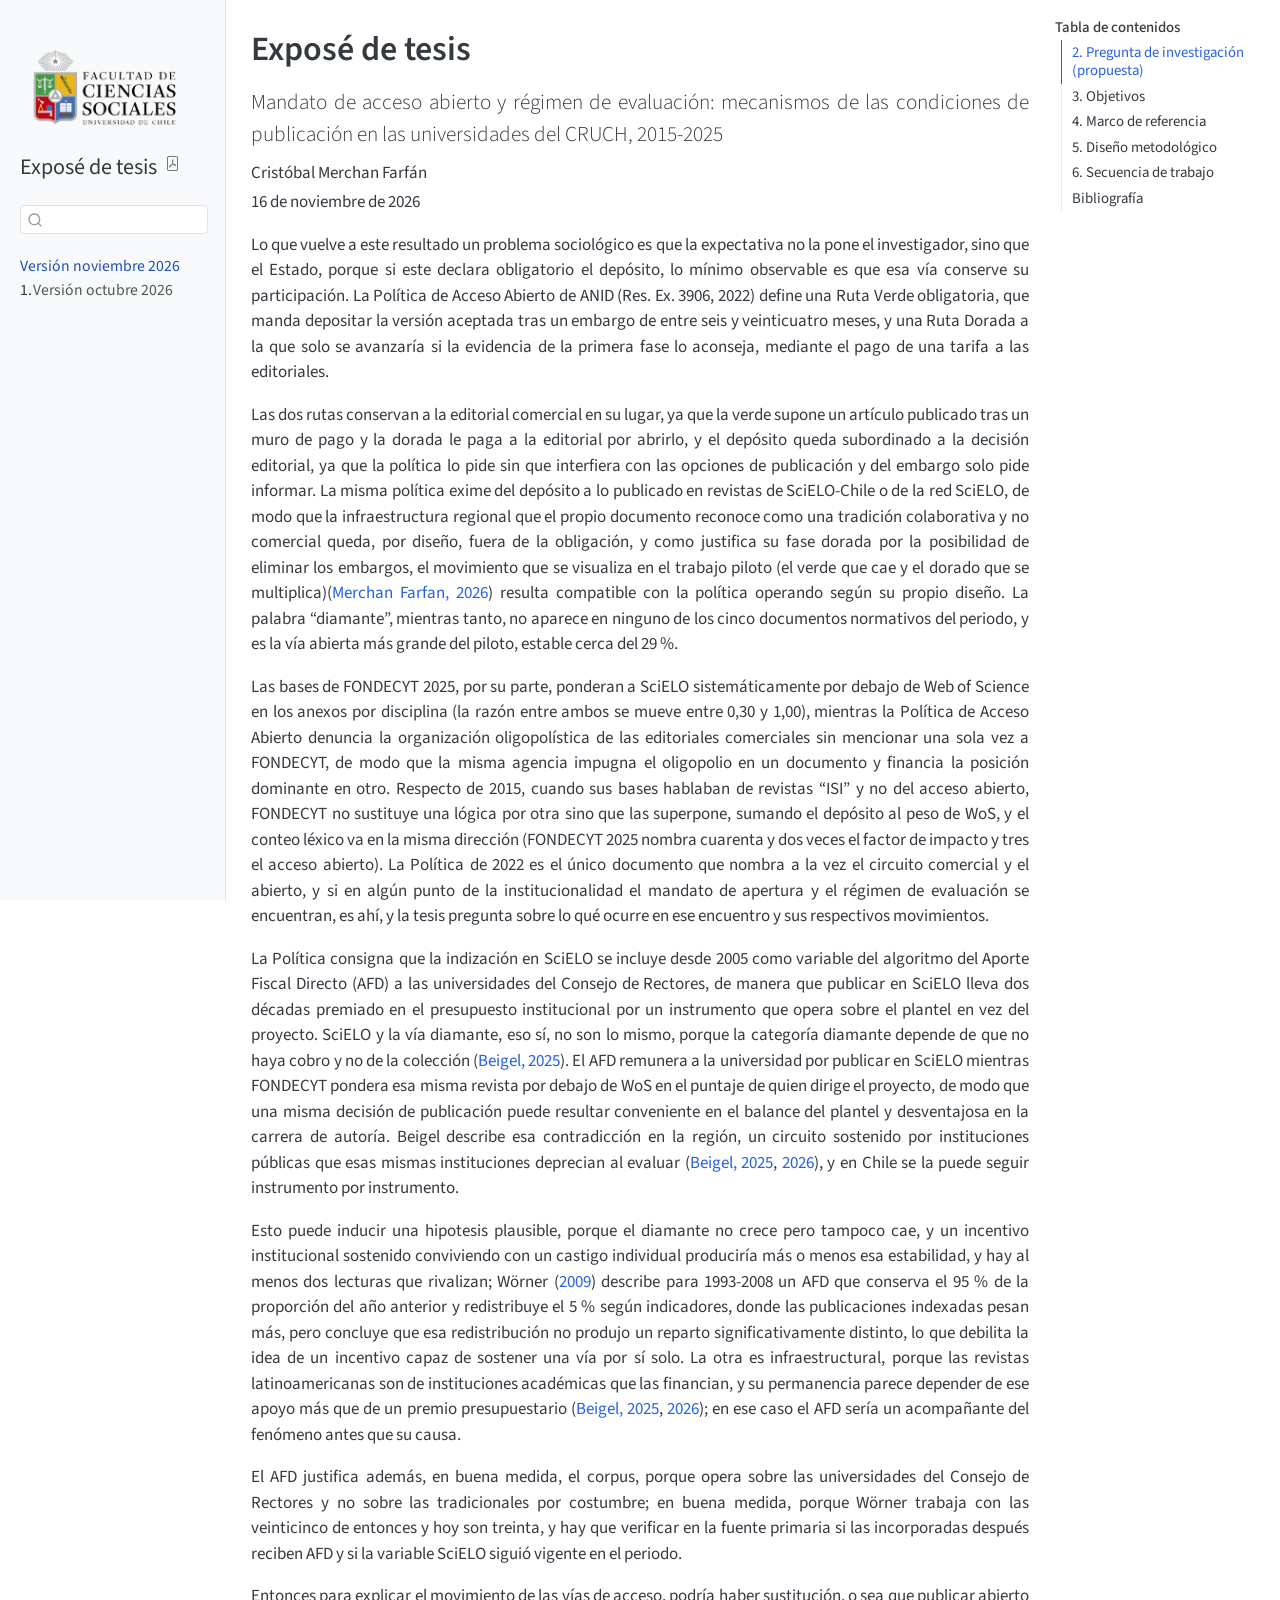
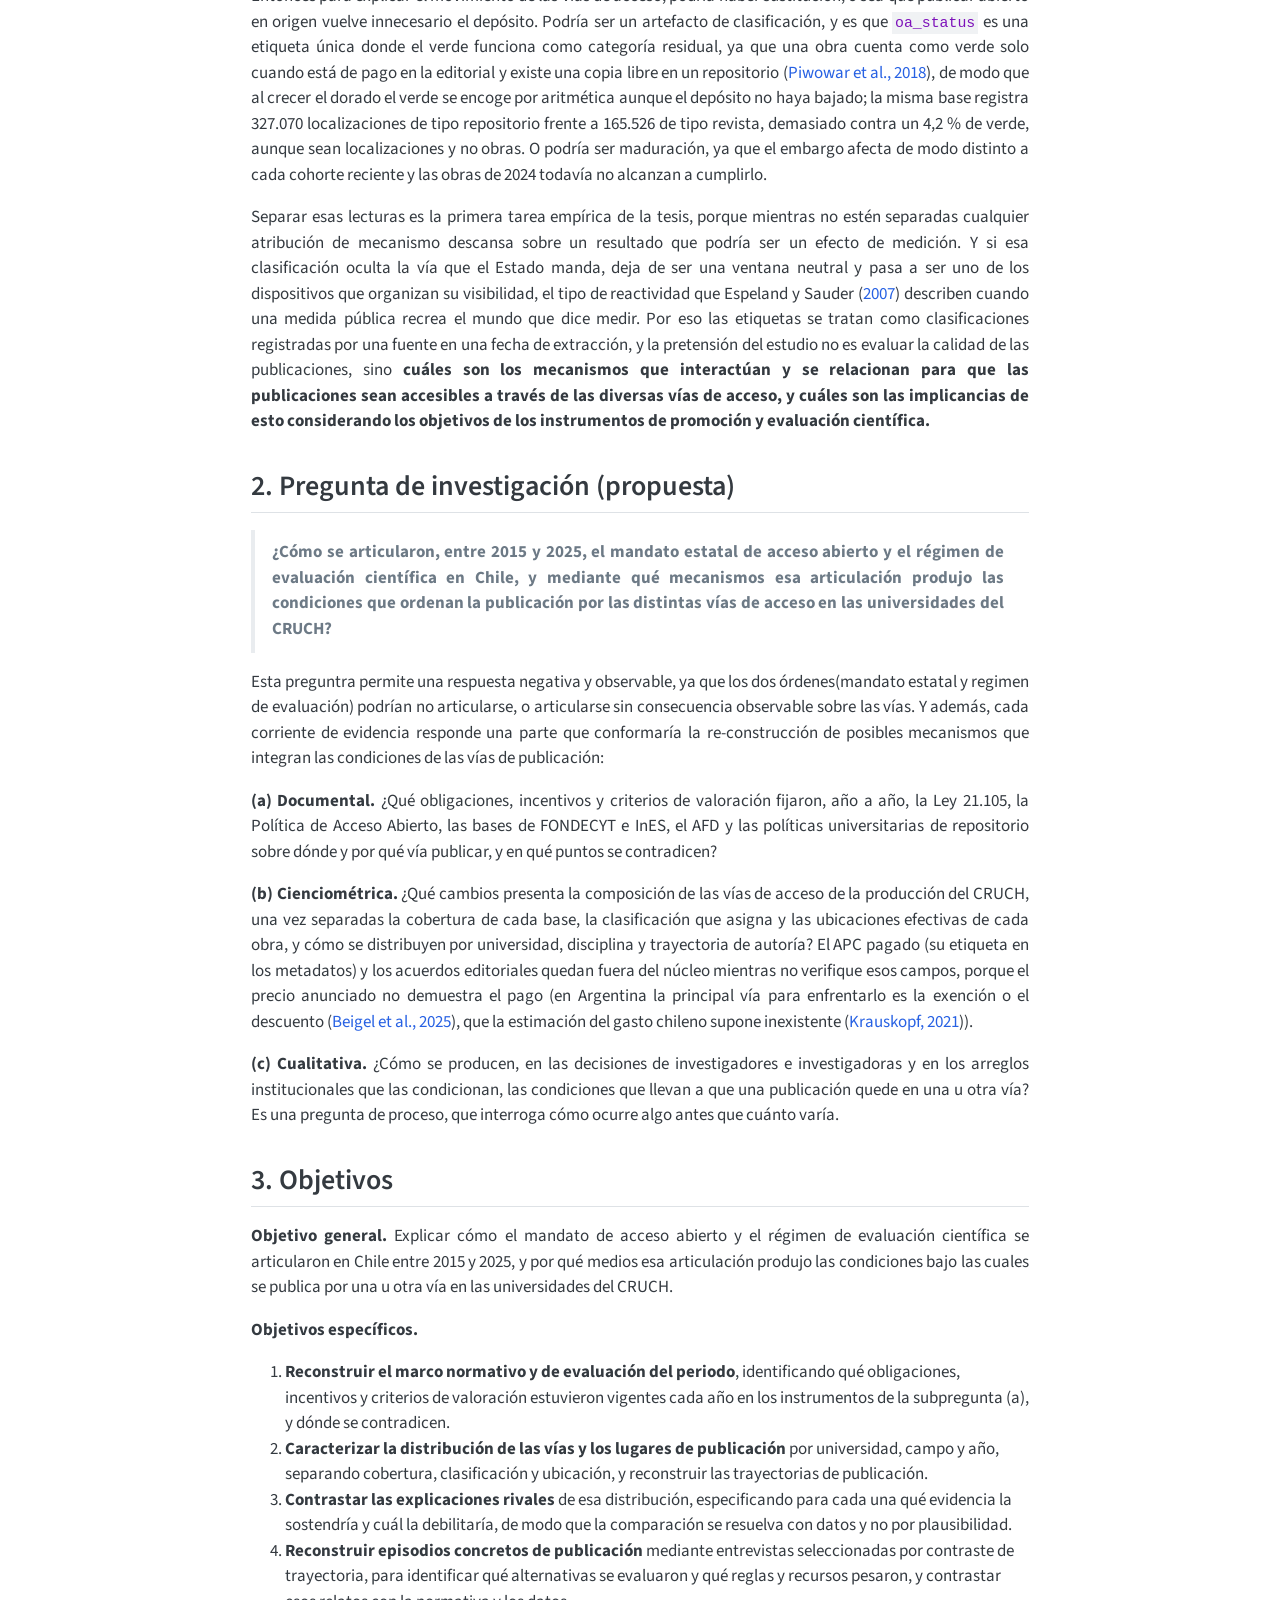
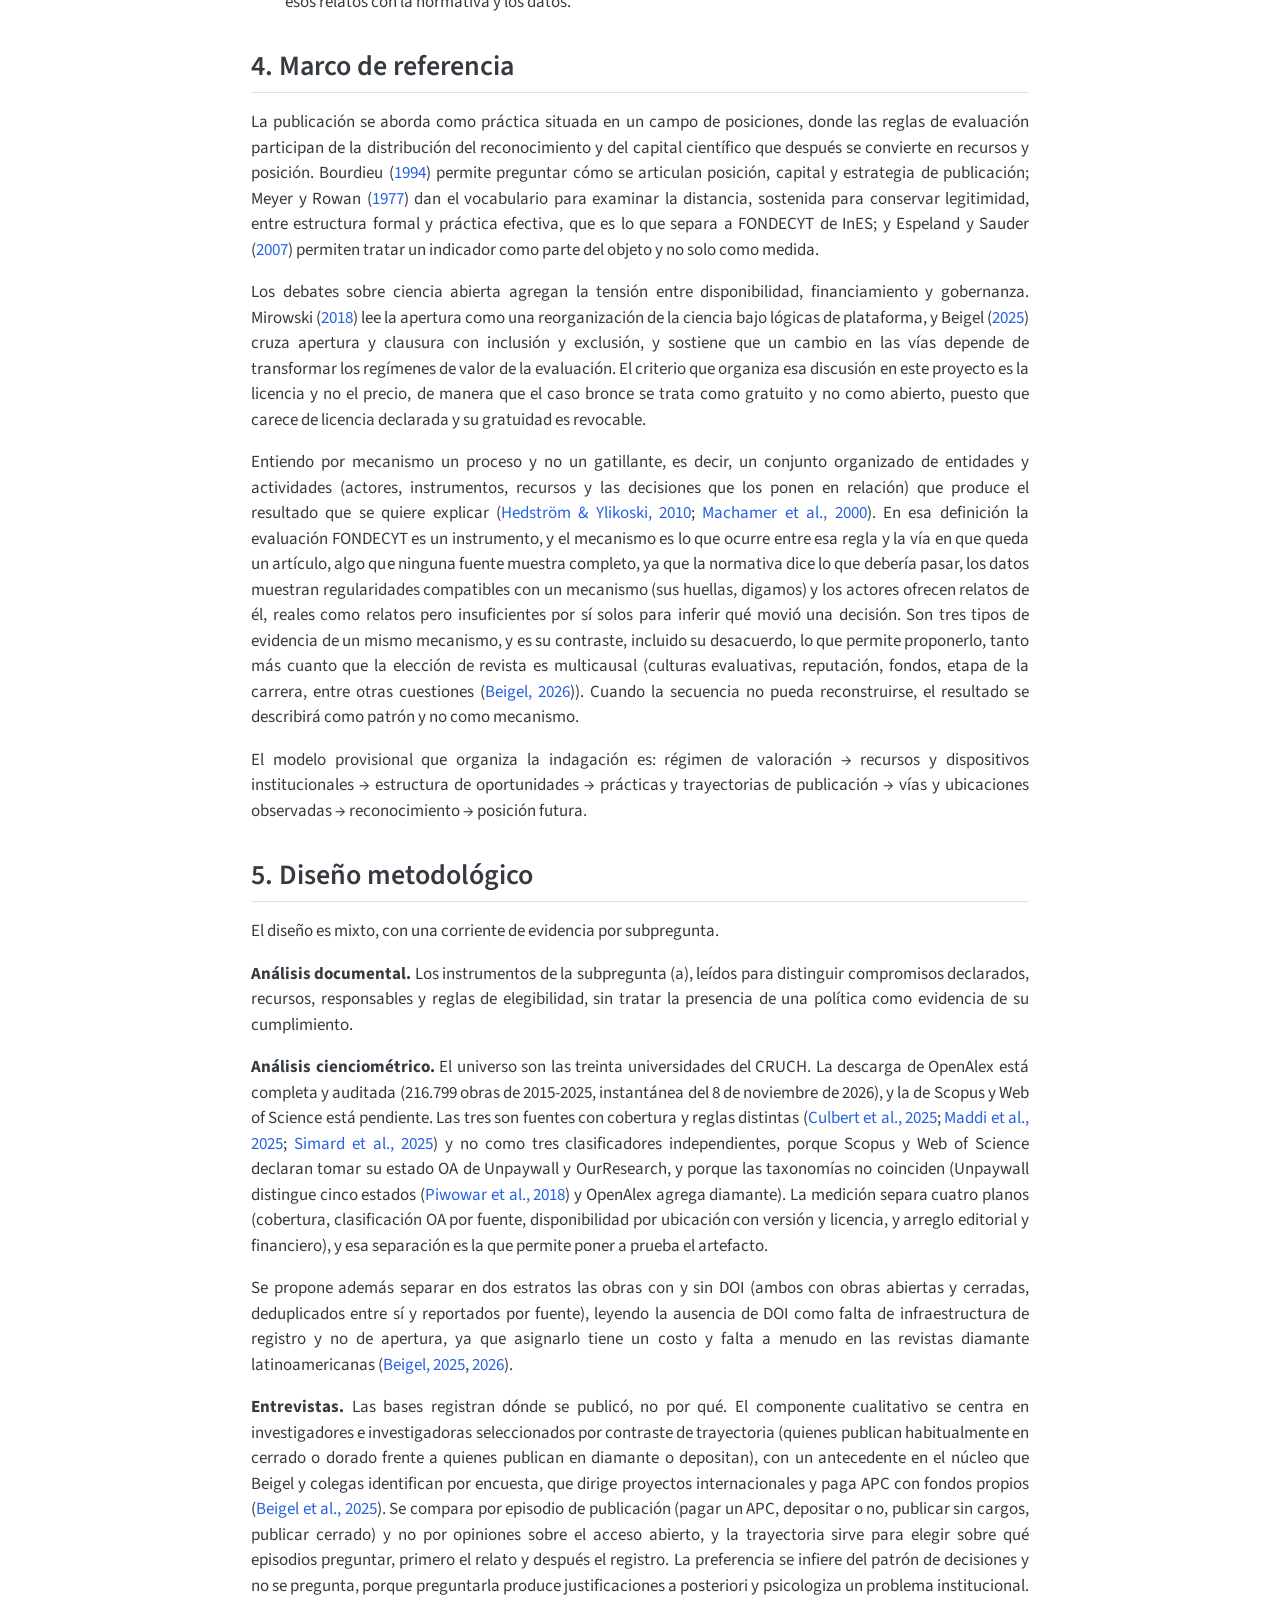
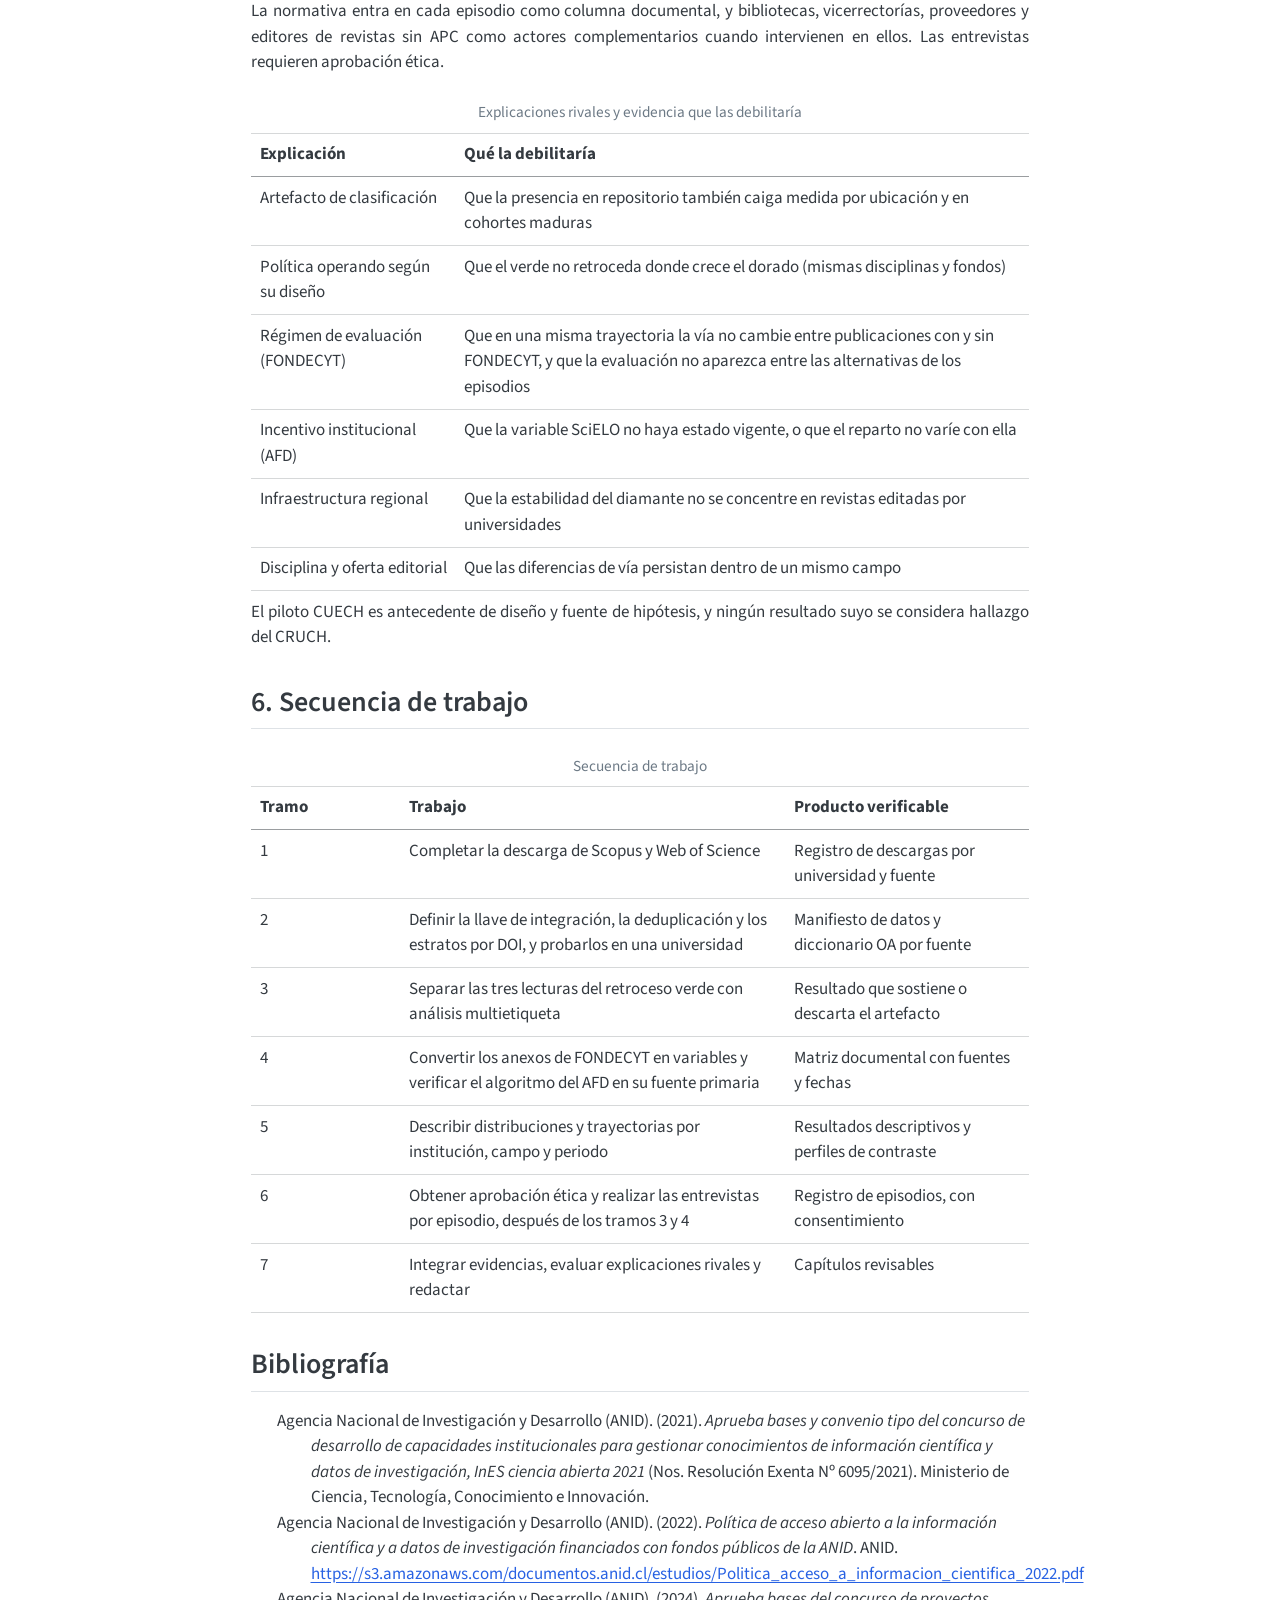
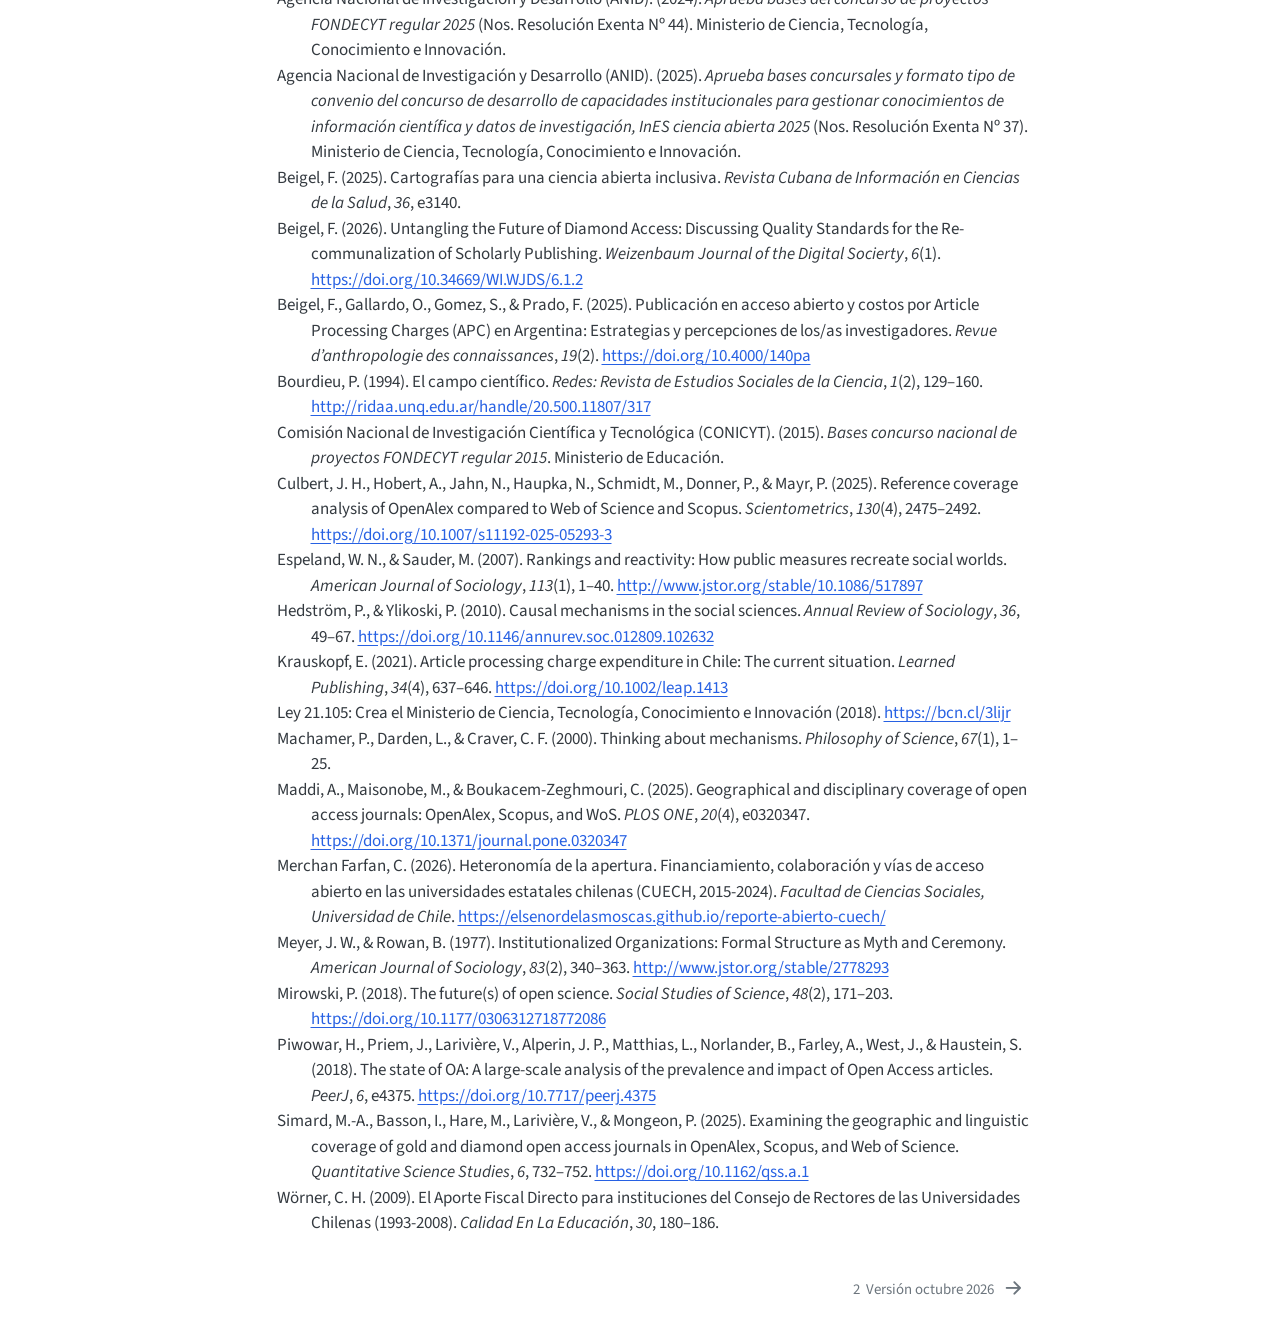
==== commit 2e4669e5: "Nueva versión del exposé" ====
--- a/data/textos/expose/index.html
+++ b/data/textos/expose/index.html
@@ -53,6 +53,7 @@
 <script src="site_libs/quarto-search/fuse.min.js"></script>
 <script src="site_libs/quarto-search/quarto-search.js"></script>
 <meta name="quarto:offset" content="./">
+<link href="./octubre.html" rel="next">
 <link href="./assets/favicon-2025-20251031.svg" rel="icon" type="image/svg+xml">
 <script src="site_libs/quarto-html/quarto.js" type="module"></script>
 <script src="site_libs/quarto-html/tabsets/tabsets.js" type="module"></script>
@@ -117,7 +118,7 @@
       <button type="button" class="quarto-btn-toggle btn" data-bs-toggle="collapse" role="button" data-bs-target=".quarto-sidebar-collapse-item" aria-controls="quarto-sidebar" aria-expanded="false" aria-label="Alternar barra lateral" onclick="if (window.quartoToggleHeadroom) { window.quartoToggleHeadroom(); }">
         <i class="bi bi-layout-text-sidebar-reverse"></i>
       </button>
-        <nav class="quarto-page-breadcrumbs" aria-label="breadcrumb"><ol class="breadcrumb"><li class="breadcrumb-item"><a href="./index.html"><span class="chapter-number">1</span>&nbsp; <span class="chapter-title">1. Planteamiento del problema</span></a></li></ol></nav>
+        <nav class="quarto-page-breadcrumbs" aria-label="breadcrumb"><ol class="breadcrumb"><li class="breadcrumb-item"><a href="./index.html"><span class="chapter-number">1</span>&nbsp; <span class="chapter-title">Versión noviembre 2026</span></a></li></ol></nav>
         <a class="flex-grow-1" role="navigation" data-bs-toggle="collapse" data-bs-target=".quarto-sidebar-collapse-item" aria-controls="quarto-sidebar" aria-expanded="false" aria-label="Alternar barra lateral" onclick="if (window.quartoToggleHeadroom) { window.quartoToggleHeadroom(); }">      
         </a>
       <button type="button" class="btn quarto-search-button" aria-label="Buscar" onclick="window.quartoOpenSearch();">
@@ -152,7 +153,13 @@
         <li class="sidebar-item">
   <div class="sidebar-item-container"> 
   <a href="./index.html" class="sidebar-item-text sidebar-link active">
- <span class="menu-text"><span class="chapter-number">1</span>&nbsp; <span class="chapter-title">1. Planteamiento del problema</span></span></a>
+ <span class="menu-text"><span class="chapter-number">1</span>&nbsp; <span class="chapter-title">Versión noviembre 2026</span></span></a>
+  </div>
+</li>
+        <li class="sidebar-item">
+  <div class="sidebar-item-container"> 
+  <a href="./octubre.html" class="sidebar-item-text sidebar-link">
+ <span class="menu-text"><span class="chapter-number">2</span>&nbsp; <span class="chapter-title">Versión octubre 2026</span></span></a>
   </div>
 </li>
     </ul>
@@ -165,21 +172,8 @@
     <h2 id="toc-title">Tabla de contenidos</h2>
    
   <ul>
-  <li><a href="#planteamiento-del-problema" id="toc-planteamiento-del-problema" class="nav-link active" data-scroll-target="#planteamiento-del-problema">1. Planteamiento del problema</a></li>
-  <li><a href="#pregunta-de-investigación" id="toc-pregunta-de-investigación" class="nav-link" data-scroll-target="#pregunta-de-investigación">2. Pregunta de investigación</a>
-  <ul class="collapse">
-  <li><a href="#pregunta-rectora-vigente" id="toc-pregunta-rectora-vigente" class="nav-link" data-scroll-target="#pregunta-rectora-vigente">Pregunta rectora vigente</a>
-  <ul class="collapse">
-  <li><a href="#propuesta-para-discutir" id="toc-propuesta-para-discutir" class="nav-link" data-scroll-target="#propuesta-para-discutir">Propuesta para discutir</a></li>
-  <li><a href="#trayectoria-de-la-pregunta" id="toc-trayectoria-de-la-pregunta" class="nav-link" data-scroll-target="#trayectoria-de-la-pregunta">Trayectoria de la pregunta</a></li>
-  <li><a href="#subpreguntas" id="toc-subpreguntas" class="nav-link" data-scroll-target="#subpreguntas">Subpreguntas</a></li>
-  </ul></li>
-  </ul></li>
-  <li><a href="#objetivos" id="toc-objetivos" class="nav-link" data-scroll-target="#objetivos">3. Objetivos</a>
-  <ul class="collapse">
-  <li><a href="#objetivo-general" id="toc-objetivo-general" class="nav-link" data-scroll-target="#objetivo-general">Objetivo general</a></li>
-  <li><a href="#objetivos-específicos" id="toc-objetivos-específicos" class="nav-link" data-scroll-target="#objetivos-específicos">Objetivos específicos</a></li>
-  </ul></li>
+  <li><a href="#pregunta-de-investigación-propuesta" id="toc-pregunta-de-investigación-propuesta" class="nav-link active" data-scroll-target="#pregunta-de-investigación-propuesta">2. Pregunta de investigación (propuesta)</a></li>
+  <li><a href="#objetivos" id="toc-objetivos" class="nav-link" data-scroll-target="#objetivos">3. Objetivos</a></li>
   <li><a href="#marco-de-referencia" id="toc-marco-de-referencia" class="nav-link" data-scroll-target="#marco-de-referencia">4. Marco de referencia</a></li>
   <li><a href="#diseño-metodológico" id="toc-diseño-metodológico" class="nav-link" data-scroll-target="#diseño-metodológico">5. Diseño metodológico</a></li>
   <li><a href="#secuencia-de-trabajo" id="toc-secuencia-de-trabajo" class="nav-link" data-scroll-target="#secuencia-de-trabajo">6. Secuencia de trabajo</a></li>
@@ -195,107 +189,117 @@
 <p class="subtitle lead">Mandato de acceso abierto y régimen de evaluación: mecanismos de las condiciones de publicación en las universidades del CRUCH, 2015-2025</p>
 <p class="author">Cristóbal Merchan Farfán</p>
 
-<p class="date">5 de octubre de 2026</p>
+<p class="date">16 de noviembre de 2026</p>
 </header>
 
 
-<p><strong>Fecha:</strong> 5 de octubre de 2026</p>
-<hr>
-<section id="planteamiento-del-problema" class="level1">
-<h1>1. Planteamiento del problema</h1>
-<p>Entre 2015 y 2024, en las dieciocho universidades estatales que sirvieron de piloto a este proyecto, la única vía de acceso abierto que el mandato chileno declara obligatoria es también la única que retrocede, el depósito en repositorio (ruta verde) pasa de 1.849 a 453 trabajos mientras la producción total crecía un 40,9 %. En el mismo periodo la ruta dorada, que la política contempla únicamente como fase condicional y sujeta al pago de APC, se multiplica por cinco (de 551 a 2.799 obras), y la proporción de producción cerrada se queda donde estaba, de 26,8 % a 27,5 %, después de diez años de política de apertura.</p>
-<p>Lo que vuelve a este resultado un problema sociológico es que la expectativa no la pone el investigador, sino que el Estado, porque si este declara obligatorio el depósito, lo mínimo observable es que esa vía conserve su participación. La Política de Acceso Abierto de ANID (Res. Ex. 3906, 2022) define dos fases y ella misma sus términos: una Ruta Verde obligatoria, que supone que el artículo se publicó tras un muro de pago y manda depositar la versión aceptada después de un embargo de entre seis y veinticuatro meses, y una Ruta Dorada condicional, que se activa “si la evidencia así lo aconseja” y que opera mediante el pago de una tarifa. De las seis categorías que la clasificación distingue, la ruta obligatoria es la que más retrocede.</p>
-<p>Las dos únicas rutas que la política de Acceso Abierto contempla conservan a la editorial comercial en su lugar, ya que la verde parte del supuesto de que el artículo se publicó tras un muro de pago y la dorada le paga a la editorial una tarifa por abrirlo. El depósito, además, queda subordinado a la decisión editorial de quien publica, ya que la propia política pide asegurar que haya una copia del manuscrito aceptado en el repositorio “sin que ello interfiera de ninguna manera con sus opciones de publicación”, y sobre el embargo solo obliga a “informar a la contraparte de ANID el periodo de embargo que afecta a su publicación, si este existe”. O sea lo reconoce y pide declararlo, pero no limita la restricción que impone la revista ni fija plazo máximo, tampoco considera las políticas editoriales que impiden el autoarchivo de cualquiera de las versiones del manuscrito. Ninguna de las dos vías contempla publicar fuera del circuito comercial, que es exactamente lo que hace la infraestructura regional que Chile ya tenía y que la propia política reconoce, primero al abrir citando a SciELO, Latindex, CLACSO y REDALYC como iniciativas colaborativas y no comerciales donde universidades y agencias públicas tuvieron un rol protagónico, y después al consignar que cerca de un 25 % de la producción chilena estaba disponible vía SciELO.</p>
-<p>La política de Acceso Abierto de la ANID establece que “los artículos publicados en las revistas de la colección SciELO-Chile o de la red SciELO no necesitan ser depositados en el Repositorio de Producción Científica”, bastando que la autoría informe el DOI dentro de los treinta días hábiles siguientes. La vía abierta más grande del sistema chileno queda entonces, por diseño, fuera de la obligación de depósito que el mandato establece. Y la misma política justifica su fase dorada como la que “permitiría eliminar los periodos de embargo de la Ruta Verde”, de modo que el movimiento observado en el piloto, con el verde que cae y el dorado que se multiplica, resulta compatible con la política operando según su propio diseño; esa es una explicación rival que hay que poner a prueba antes que cualquier otra. La palabra “diamante”, mientras tanto, no aparece ni una sola vez en los cinco documentos normativos primarios del periodo (Ley 21.105, la Política de 2022, las bases de FONDECYT Regular de 2015 y 2025, y las bases de InES Ciencia Abierta de 2021 y 2025): el mandato no la promueve ni la excluye, sencillamente no existe ahí, y resulta ser la vía abierta más grande de todo el periodo observado, con una participación que se mantiene cerca del 29 % a lo largo de todo el periodo.</p>
-<p>Están además, las bases de FONDECYT 2025, que evalúan por disciplina en sus anexos, donde SciELO vale sistemáticamente menos que Web of Science (salvo en Antropología y Arqueología, donde empatan en 0,80) y la razón entre ambos se mueve entre 0,30 y 1,00 según el anexo. La Política de Acceso Abierto de ANID denuncia, por su parte, “la particular organización oligopolística de las editoriales comerciales”, aunque no menciona ni una sola vez a FONDECYT ni a sus criterios de ponderación, de modo que la misma agencia impugna el oligopolio en un documento y financia la posición dominante en otro. El contraste con las bases de 2015 es relevante, ya que entonces FONDECYT financiaba publicar en revistas de lo que las propias bases llaman “ISI” (Institute for Scientific Information, nombre que la base conserva aunque el ISI había dejado de existir como tal en 1992, cuando fue vendido a Thomson Reuters, y la colección pasó después a llamarse Web of Science) y no exigía acceso abierto, con cero menciones del término, mientras en 2025 mantiene el financiamiento de WoS y agrega el depósito obligatorio como condición de aprobación del informe final, o sea que no sustituye una lógica por otra sino que las superpone. El conteo semántico termina de situar a la política en el lugar que le corresponde dentro de este problema. Contando mayúsculas, minúsculas y plurales, FONDECYT 2025 nombra cuarenta y dos veces el factor de impacto y cuarenta y una veces a WoS, diecisiete a SciELO y siete a Latindex, mientras menciona “acceso abierto” tres veces y “repositorio” cuatro; InES Ciencia Abierta 2025, en cambio, habla catorce veces de acceso abierto y nueve de repositorio, y no nombra un solo índice ni una sola revista. La Política de 2022 es el único documento que nombra simultaneamente el circuito comercial y el abierto, con veintitrés menciones de acceso abierto y veintitrés de repositorio junto a diez de SciELO, dos de Web of Science y una de Latindex. Si en algún punto de la institucionalidad el mandato de apertura y el régimen de evaluación se encuentran, es ahí, y la tesis pregunta sobre lo qué ocurre en ese encuentro.</p>
-<p>Un elemento novedoso apareción en el desarrollo de este exposé. La Política de Acceso Abierto de ANID consigna que SciELO “se incluye desde 2005 como una variable en el algoritmo de cálculo del Aporte Fiscal Directo [AFD] a las universidades”, de manera que la vía que hoy clasificamos como diamante lleva dos décadas premiada en el presupuesto institucional por un instrumento que no es FONDECYT y que opera sobre el plantel en vez del proyecto. Lo que separa a los dos instrumentos va más allá de la dirección del incentivo, porque cambia también el destinatario, ya que el AFD remunera a la universidad por publicar en SciELO mientras los anexos de FONDECYT ponderan esa misma revista por debajo de Web of Science en el puntaje con que se evalúa al proyecto y a quien lo dirige, de modo que una misma decisión de publicación puede resultar conveniente en el balance del plantel y desventajosa en la carrera de quien firma. Eso entrega algo que estudiar; hacia dónde apuntan las políticas universitarias de repositorio y los proyectos InES Ciencia Abierta, si al cumplimiento del mandato de ANID o al cálculo del aporte fiscal, y qué hacen las unidades cuando las dos cosas no coinciden ya que hay un desacoplamiento normativo en tres frentes. Esto puede inducir una hipotesis plausible, porque el diamante no crece pero tampoco cae, y un incentivo institucional sostenido conviviendo con un castigo individual produciría más o menos esa estabilidad.</p>
-<p>Este hallazgo además justifica el corpus de universidades que se quiere estudiar, ya que el AFD se distribuye precisamente entre las universidades del Consejo de Rectores, de manera que el conjunto que esta investigación estudia no es el de las universidades tradicionales por costumbre sino el conjunto exacto sobre el que ese instrumento opera. Wörner (2009) describe el algoritmo como un reparto que conserva un 95 % de la proporción histórica y redistribuye un 5 % según indicadores de desempeño, entre los cuales el número de publicaciones indexadas por profesor de jornada completa equivalente es el de mayor peso. Un incentivo así mueve poco cada año y se acumula, porque la participación lograda pasa a ser la base del año siguiente, lo que daría a la variable una forma de trinquete sostenida durante dos décadas. Nada de esto se da por establecido todavía, y hay que verificarlo en la fuente primaria del AFD y no en la mención que hace la política, revisando el texto vigente del algoritmo, desde qué año entra efectivamente la variable, si siguió vigente durante todo el periodo y si distingue SciELO-Chile de la red regional.</p>
-<p>El retroceso de la vía verde podría leerse desde una sustitución efectiva de esta ruta, o sea que publicar abierto en origen vuelve innecesario el depósito, a raiz en parte de que el acceso gratuito o abierto como estado final de la publicación podría sustituir la ruta verde. Podría ser un artefacto de clasificación, y es que <code>oa_status</code> es una etiqueta única donde el verde funciona como categoría residual: una obra con copia en repositorio y a la vez abierta en la editorial se clasifica como dorada o híbrida, nunca como verde, de modo que al crecer el dorado el verde se encoge por aritmética aunque el depósito no haya bajado. La misma base da un indicio fuerte en esa dirección, puesto que registra 327.070 localizaciones de tipo repositorio frente a 165.526 de tipo revista, y aunque sean localizaciones y no obras, la distancia contra un 4,2 % de verde es demasiado grande. O podría ser maduración, simplemente, ya que el embargo de la Ruta Verde va de seis a veinticuatro meses y afecta de modo distinto a cada cohorte reciente, porque las obras de 2023 alcanzan a cumplir el plazo corto pero no el largo y las de 2024 no cumplen ninguno de los dos. Queda por establecer qué proporción de la producción con financiamiento ANID y no exenta está efectivamente depositada en el repositorio que la política designa, y qué distancia hay entre esa tasa de cumplimiento y la apertura por depósito que registran las bases bibliográficas.</p>
-<p>Separar esas lecturas es la primera tarea empírica de la tesis, porque mientras no estén separadas cualquier atribución de mecanismo descansa sobre un resultado que podría ser un efecto de medición. Y ahí aparece una cuestión que no es solo metodológica, ya que si la clasificación con que se mide el acceso abierto oculta sistemáticamente la vía que el Estado manda, entonces deja de ser una ventana neutral sobre el fenómeno y pasa a ser uno de los dispositivos que organizan su visibilidad, lo que la integra dentro de lo que hay que estudiar en vez de dejarla fuera como herramienta, que es exactamente el tipo de reactividad que Espeland y Sauder <span class="citation" data-cites="espelandRankingsReactivity2007">(<a href="index.html#ref-espelandRankingsReactivity2007" role="doc-biblioref">2007</a>)</span> describen cuando una medida pública recrea el mundo que dice medir.</p>
-<p>El valor científico remite a la calidad, la validez o el aporte de un conocimiento, mientras la valoración científica refiere a las reglas, los actores y las prácticas que atribuyen reconocimiento y traducen ciertas publicaciones en recursos, ventajas o posiciones. La distribución de artículos entre revistas y repositorios permite observar resultados de publicación, pero no mide la calidad epistémica de esos trabajos ni demuestra qué actividades produjeron cada resultado, y tampoco es la pretensión del estudio evaluar la calidad de las publicaciones, sino <strong>cuáles son los mecanismos que interactúan y se relacionan para que las publicaciones sean accesibles a través de las diversas vías de acceso, y cuáles son las implicancias de esto considerando los objetivos de los instrumentos de promoción y evaluación científica.</strong> De ahí que las etiquetas (Gold, Diamond, Green, Hybrid, Bronze, Closed) se traten aquí como clasificaciones registradas por una fuente en una fecha de extracción, y su significado se investigue mediante ubicación, versión, licencia, modelo editorial, APC y acuerdos, en vez de deducirse del nombre de la categoría.</p>
-<hr>
-</section>
-<section id="pregunta-de-investigación" class="level1">
-<h1>2. Pregunta de investigación</h1>
-<section id="pregunta-rectora-vigente" class="level2">
-<h2 class="anchored" data-anchor-id="pregunta-rectora-vigente">Pregunta rectora vigente</h2>
-<p><strong>¿Bajo qué mecanismos se producen las condiciones para la publicación en las diversas vías de acceso a la producción científica de las universidades del CRUCH (2015-2025)?</strong></p>
-<section id="propuesta-para-discutir" class="level3">
-<h3 class="anchored" data-anchor-id="propuesta-para-discutir">Propuesta para discutir</h3>
-<p>La formulación vigente pretende no presumir cuáles son los mecanismos antes de buscarlos, de hecho, el costo de esto es que la pregunta no ordena nada y termina admitiendo respuestas sin poder ser contradicha por ninguna. Lo que propongo conserva el término «mecanismos», que me parece el apropiado para definir el conjunto de dimensiones, escenarios, actores y proceso que conforman el “producto” (la publicación en diversas rutas de acceso) del fenómeno que se pretende estudiar:</p>
+<!--
+VERSION NOVIEMBRE 2026.
+
+# Versión noviembre 2026 {.unnumbered}
+
+::: {.content-visible when-format="html"}
+*La versión anterior se conserva en [Versión octubre 2026](octubre.qmd).*
+:::
+
+**Fecha:** 16 de noviembre de 2026
+
+## 1. Planteamiento del problema
+
+Entre 2015 y 2024, en las dieciocho universidades estatales que sirvieron de piloto a este proyecto [@merchanheteronomia2026], la única vía de acceso abierto que el mandato chileno declara obligatoria es también la única que retrocede, el depósito en repositorio (ruta verde) pasa de 1.849 a 453 trabajos mientras la producción total crecía un 40,9 %. En el mismo periodo la ruta dorada, que la política contempla únicamente como fase condicional y sujeta al pago de APC, se multiplica por cinco (de 551 a 2.799 obras), y la proporción de producción cerrada se queda donde estaba, de 26,8 % a 27,5 %, después de diez años de política de apertura.
+<!-- [AUTOR] Confirmar que estas cifras son las que publica el reporte CUECH citado (PQ-66). -->
+<p>Lo que vuelve a este resultado un problema sociológico es que la expectativa no la pone el investigador, sino que el Estado, porque si este declara obligatorio el depósito, lo mínimo observable es que esa vía conserve su participación. La Política de Acceso Abierto de ANID (Res. Ex. 3906, 2022) define una Ruta Verde obligatoria, que manda depositar la versión aceptada tras un embargo de entre seis y veinticuatro meses, y una Ruta Dorada a la que solo se avanzaría si la evidencia de la primera fase lo aconseja, mediante el pago de una tarifa a las editoriales.</p>
+<p>Las dos rutas conservan a la editorial comercial en su lugar, ya que la verde supone un artículo publicado tras un muro de pago y la dorada le paga a la editorial por abrirlo, y el depósito queda subordinado a la decisión editorial, ya que la política lo pide sin que interfiera con las opciones de publicación y del embargo solo pide informar. La misma política exime del depósito a lo publicado en revistas de SciELO-Chile o de la red SciELO, de modo que la infraestructura regional que el propio documento reconoce como una tradición colaborativa y no comercial queda, por diseño, fuera de la obligación, y como justifica su fase dorada por la posibilidad de eliminar los embargos, el movimiento que se visualiza en el trabajo piloto (el verde que cae y el dorado que se multiplica)<span class="citation" data-cites="merchanheteronomia2026">(<a href="index.html#ref-merchanheteronomia2026" role="doc-biblioref">Merchan Farfan, 2026</a>)</span> resulta compatible con la política operando según su propio diseño. La palabra “diamante”, mientras tanto, no aparece en ninguno de los cinco documentos normativos del periodo, y es la vía abierta más grande del piloto, estable cerca del 29 %.</p>
+<p>Las bases de FONDECYT 2025, por su parte, ponderan a SciELO sistemáticamente por debajo de Web of Science en los anexos por disciplina (la razón entre ambos se mueve entre 0,30 y 1,00), mientras la Política de Acceso Abierto denuncia la organización oligopolística de las editoriales comerciales sin mencionar una sola vez a FONDECYT, de modo que la misma agencia impugna el oligopolio en un documento y financia la posición dominante en otro. Respecto de 2015, cuando sus bases hablaban de revistas “ISI” y no del acceso abierto, FONDECYT no sustituye una lógica por otra sino que las superpone, sumando el depósito al peso de WoS, y el conteo léxico va en la misma dirección (FONDECYT 2025 nombra cuarenta y dos veces el factor de impacto y tres el acceso abierto). La Política de 2022 es el único documento que nombra a la vez el circuito comercial y el abierto, y si en algún punto de la institucionalidad el mandato de apertura y el régimen de evaluación se encuentran, es ahí, y la tesis pregunta sobre lo qué ocurre en ese encuentro y sus respectivos movimientos.</p>
+<p>La Política consigna que la indización en SciELO se incluye desde 2005 como variable del algoritmo del Aporte Fiscal Directo (AFD) a las universidades del Consejo de Rectores, de manera que publicar en SciELO lleva dos décadas premiado en el presupuesto institucional por un instrumento que opera sobre el plantel en vez del proyecto. SciELO y la vía diamante, eso sí, no son lo mismo, porque la categoría diamante depende de que no haya cobro y no de la colección <span class="citation" data-cites="beigelCartografiasCienciaAbierta2025">(<a href="index.html#ref-beigelCartografiasCienciaAbierta2025" role="doc-biblioref">Beigel, 2025</a>)</span>. El AFD remunera a la universidad por publicar en SciELO mientras FONDECYT pondera esa misma revista por debajo de WoS en el puntaje de quien dirige el proyecto, de modo que una misma decisión de publicación puede resultar conveniente en el balance del plantel y desventajosa en la carrera de autoría. Beigel describe esa contradicción en la región, un circuito sostenido por instituciones públicas que esas mismas instituciones deprecian al evaluar <span class="citation" data-cites="beigelCartografiasCienciaAbierta2025 beigelUntanglingFutureDiamond2026">(<a href="index.html#ref-beigelCartografiasCienciaAbierta2025" role="doc-biblioref">Beigel, 2025</a>, <a href="index.html#ref-beigelUntanglingFutureDiamond2026" role="doc-biblioref">2026</a>)</span>, y en Chile se la puede seguir instrumento por instrumento. <!-- [AUTOR] Verificar en la documentacion de OpenAlex la definicion exacta de la categoria diamante (TES-43). --></p>
+<p>Esto puede inducir una hipotesis plausible, porque el diamante no crece pero tampoco cae, y un incentivo institucional sostenido conviviendo con un castigo individual produciría más o menos esa estabilidad, y hay al menos dos lecturas que rivalizan; Wörner <span class="citation" data-cites="wornerAporteFiscalDirecto2009">(<a href="index.html#ref-wornerAporteFiscalDirecto2009" role="doc-biblioref">2009</a>)</span> describe para 1993-2008 un AFD que conserva el 95 % de la proporción del año anterior y redistribuye el 5 % según indicadores, donde las publicaciones indexadas pesan más, pero concluye que esa redistribución no produjo un reparto significativamente distinto, lo que debilita la idea de un incentivo capaz de sostener una vía por sí solo. La otra es infraestructural, porque las revistas latinoamericanas son de instituciones académicas que las financian, y su permanencia parece depender de ese apoyo más que de un premio presupuestario <span class="citation" data-cites="beigelCartografiasCienciaAbierta2025 beigelUntanglingFutureDiamond2026">(<a href="index.html#ref-beigelCartografiasCienciaAbierta2025" role="doc-biblioref">Beigel, 2025</a>, <a href="index.html#ref-beigelUntanglingFutureDiamond2026" role="doc-biblioref">2026</a>)</span>; en ese caso el AFD sería un acompañante del fenómeno antes que su causa. <!-- [AUTOR] Lectura infraestructural: nueva, sale de la mineria de Beigel del 2026-11-16. --></p>
+<p>El AFD justifica además, en buena medida, el corpus, porque opera sobre las universidades del Consejo de Rectores y no sobre las tradicionales por costumbre; en buena medida, porque Wörner trabaja con las veinticinco de entonces y hoy son treinta, y hay que verificar en la fuente primaria si las incorporadas después reciben AFD y si la variable SciELO siguió vigente en el periodo. <!-- [AUTOR] Sin verificar: que universidades del CRUCH reciben AFD hoy. --></p>
+<p>Entonces para explicar el movimiento de las vías de acceso, podría haber sustitución, o sea que publicar abierto en origen vuelve innecesario el depósito. Podría ser un artefacto de clasificación, y es que <code>oa_status</code> es una etiqueta única donde el verde funciona como categoría residual, ya que una obra cuenta como verde solo cuando está de pago en la editorial y existe una copia libre en un repositorio <span class="citation" data-cites="piwowarStateOpenAccess2018">(<a href="index.html#ref-piwowarStateOpenAccess2018" role="doc-biblioref">Piwowar et&nbsp;al., 2018</a>)</span>, de modo que al crecer el dorado el verde se encoge por aritmética aunque el depósito no haya bajado; la misma base registra 327.070 localizaciones de tipo repositorio frente a 165.526 de tipo revista, demasiado contra un 4,2 % de verde, aunque sean localizaciones y no obras. O podría ser maduración, ya que el embargo afecta de modo distinto a cada cohorte reciente y las obras de 2024 todavía no alcanzan a cumplirlo.</p>
+<p>Separar esas lecturas es la primera tarea empírica de la tesis, porque mientras no estén separadas cualquier atribución de mecanismo descansa sobre un resultado que podría ser un efecto de medición. Y si esa clasificación oculta la vía que el Estado manda, deja de ser una ventana neutral y pasa a ser uno de los dispositivos que organizan su visibilidad, el tipo de reactividad que Espeland y Sauder <span class="citation" data-cites="espelandRankingsReactivity2007">(<a href="index.html#ref-espelandRankingsReactivity2007" role="doc-biblioref">2007</a>)</span> describen cuando una medida pública recrea el mundo que dice medir. Por eso las etiquetas se tratan como clasificaciones registradas por una fuente en una fecha de extracción, y la pretensión del estudio no es evaluar la calidad de las publicaciones, sino <strong>cuáles son los mecanismos que interactúan y se relacionan para que las publicaciones sean accesibles a través de las diversas vías de acceso, y cuáles son las implicancias de esto considerando los objetivos de los instrumentos de promoción y evaluación científica.</strong></p>
+<section id="pregunta-de-investigación-propuesta" class="level2">
+<h2 class="anchored" data-anchor-id="pregunta-de-investigación-propuesta">2. Pregunta de investigación (propuesta)</h2>
 <blockquote class="blockquote">
 <p><strong>¿Cómo se articularon, entre 2015 y 2025, el mandato estatal de acceso abierto y el régimen de evaluación científica en Chile, y mediante qué mecanismos esa articulación produjo las condiciones que ordenan la publicación por las distintas vías de acceso en las universidades del CRUCH?</strong></p>
 </blockquote>
-<p>Esta pregunta creo que permite una respuesta negativa y observable, ya que los dos órdenes podrían no articularse, o articularse sin consecuencia sobre las vías. Permite desprender hipótesis rivales con indicadores de falsación, y sostener el contrafáctico del apartado anterior que indica que si el mandato estatal orientara la práctica de publicación, la vía que declara obligatoria debería al menos conservar su participación, pero entre 2015 y 2024 es la única que retrocede, a pesar de que está escrito en una resolución. La formulación evita, a la vez, el riesgo de una versión anterior que preguntaba por los “efectos” de esa articulación, porque prometía una identificación causal que el diseño disponible no puede sostener y que esta pregunta permite más bien una descripción o análisis.</p>
+<p>Esta preguntra permite una respuesta negativa y observable, ya que los dos órdenes(mandato estatal y regimen de evaluación) podrían no articularse, o articularse sin consecuencia observable sobre las vías. Y además, cada corriente de evidencia responde una parte que conformaría la re-construcción de posibles mecanismos que integran las condiciones de las vías de publicación:</p>
+<p><strong>(a) Documental.</strong> ¿Qué obligaciones, incentivos y criterios de valoración fijaron, año a año, la Ley 21.105, la Política de Acceso Abierto, las bases de FONDECYT e InES, el AFD y las políticas universitarias de repositorio sobre dónde y por qué vía publicar, y en qué puntos se contradicen?</p>
+<p><strong>(b) Cienciométrica.</strong> ¿Qué cambios presenta la composición de las vías de acceso de la producción del CRUCH, una vez separadas la cobertura de cada base, la clasificación que asigna y las ubicaciones efectivas de cada obra, y cómo se distribuyen por universidad, disciplina y trayectoria de autoría? El APC pagado (su etiqueta en los metadatos) y los acuerdos editoriales quedan fuera del núcleo mientras no verifique esos campos, porque el precio anunciado no demuestra el pago (en Argentina la principal vía para enfrentarlo es la exención o el descuento <span class="citation" data-cites="beigelPublicacionAccesoAbierto2025">(<a href="index.html#ref-beigelPublicacionAccesoAbierto2025" role="doc-biblioref">Beigel et&nbsp;al., 2025</a>)</span>, que la estimación del gasto chileno supone inexistente <span class="citation" data-cites="krauskopfArticleProcessingCharge2021">(<a href="index.html#ref-krauskopfArticleProcessingCharge2021" role="doc-biblioref">Krauskopf, 2021</a>)</span>).</p>
+<p><strong>(c) Cualitativa.</strong> ¿Cómo se producen, en las decisiones de investigadores e investigadoras y en los arreglos institucionales que las condicionan, las condiciones que llevan a que una publicación quede en una u otra vía? Es una pregunta de proceso, que interroga cómo ocurre algo antes que cuánto varía. <!-- [AUTOR] (c) viene de la entrega de Metodologia II (03_problema_y_pregunta.md). Revisar que coincidan. --></p>
 </section>
-<section id="trayectoria-de-la-pregunta" class="level3">
-<h3 class="anchored" data-anchor-id="trayectoria-de-la-pregunta">Trayectoria de la pregunta</h3>
+<section id="objetivos" class="level2">
+<h2 class="anchored" data-anchor-id="objetivos">3. Objetivos</h2>
+<p><strong>Objetivo general.</strong> Explicar cómo el mandato de acceso abierto y el régimen de evaluación científica se articularon en Chile entre 2015 y 2025, y por qué medios esa articulación produjo las condiciones bajo las cuales se publica por una u otra vía en las universidades del CRUCH.</p>
+<p><strong>Objetivos específicos.</strong></p>
 <ol type="1">
-<li>¿Bajo qué mecanismos se producen las condiciones para la publicación en las diversas vías de acceso…? <em>(vigente)</em></li>
-<li>¿Cómo se articula el mandato de acceso abierto y el régimen de evaluación científica, y qué efectos tuvo sobre las vías de publicación? <em>(base de la propuesta anterior)</em></li>
-<li>¿Bajo qué condiciones la ciencia abierta deja de alimentar la jerarquía comercial que prometía impugnar?</li>
-<li>¿Transforma InES el campo científico chileno o reproduce desigualdades?</li>
-<li>¿Modificó InES los patrones de publicación OA en CRUCH?</li>
+<li><strong>Reconstruir el marco normativo y de evaluación del periodo</strong>, identificando qué obligaciones, incentivos y criterios de valoración estuvieron vigentes cada año en los instrumentos de la subpregunta (a), y dónde se contradicen.</li>
+<li><strong>Caracterizar la distribución de las vías y los lugares de publicación</strong> por universidad, campo y año, separando cobertura, clasificación y ubicación, y reconstruir las trayectorias de publicación.</li>
+<li><strong>Contrastar las explicaciones rivales</strong> de esa distribución, especificando para cada una qué evidencia la sostendría y cuál la debilitaría, de modo que la comparación se resuelva con datos y no por plausibilidad.</li>
+<li><strong>Reconstruir episodios concretos de publicación</strong> mediante entrevistas seleccionadas por contraste de trayectoria, para identificar qué alternativas se evaluaron y qué reglas y recursos pesaron, y contrastar esos relatos con la normativa y los datos.</li>
 </ol>
-<p>Las tres últimas conservan valor como dimensiones del problema, aunque el periodo largo que adopta la tesis evita concentrar la causalidad en un solo programa.</p>
 </section>
-<section id="subpreguntas" class="level3">
-<h3 class="anchored" data-anchor-id="subpreguntas">Subpreguntas</h3>
-<p><strong>(a) ¿Qué cambios presenta entre 2015 y 2025 la composición de las vías de acceso de la producción registrada en universidades del CRUCH, y cómo se relacionan con los lugares de disponibilidad y las políticas de repositorio?</strong></p>
-<p>Queda acotada a lo observable con los datos que el proyecto ya tiene. Los acuerdos editoriales y el APC efectivamente pagado quedan fuera del núcleo mientras no verifique que esos campos existen con calidad suficiente, porque el precio anunciado no demuestra el pago y una etiqueta dorada tampoco.</p>
-<p><strong>(b) ¿Cómo se relacionan las trayectorias académicas y las redes de colaboración con la vía por la que se publica y con los fondos asociados a esa publicación?</strong></p>
-<p>Esta dimensión emana de la naturaleza de los metadatos que estoy recopilando y por ahora es exploratoria. Buena parte de las autorías tiene ORCID disponible, lo que permitiría reconstruir redes de colaboración a nivel de persona y vincularlas con las vías de publicación y con el financiamiento declarado, y eso toca de cerca la discusión sobre captura de la publicación por parte del norte global. El valor principal, sin embargo, no está en el mapa de redes: está en que esa reconstrucción permite seleccionar, con un criterio documentado y no por conveniencia, a quiénes entrevistar, y de paso caracterizar carreras académicas en relación con sus comportamientos de publicación.</p>
-<hr>
+<section id="marco-de-referencia" class="level2">
+<h2 class="anchored" data-anchor-id="marco-de-referencia">4. Marco de referencia</h2>
+<p>La publicación se aborda como práctica situada en un campo de posiciones, donde las reglas de evaluación participan de la distribución del reconocimiento y del capital científico que después se convierte en recursos y posición. Bourdieu <span class="citation" data-cites="bourdieuCampoCientifico1994">(<a href="index.html#ref-bourdieuCampoCientifico1994" role="doc-biblioref">1994</a>)</span> permite preguntar cómo se articulan posición, capital y estrategia de publicación; Meyer y Rowan <span class="citation" data-cites="meyerInstitutionalizedOrganizationsFormal1977">(<a href="index.html#ref-meyerInstitutionalizedOrganizationsFormal1977" role="doc-biblioref">1977</a>)</span> dan el vocabulario para examinar la distancia, sostenida para conservar legitimidad, entre estructura formal y práctica efectiva, que es lo que separa a FONDECYT de InES; y Espeland y Sauder <span class="citation" data-cites="espelandRankingsReactivity2007">(<a href="index.html#ref-espelandRankingsReactivity2007" role="doc-biblioref">2007</a>)</span> permiten tratar un indicador como parte del objeto y no solo como medida.</p>
+<p>Los debates sobre ciencia abierta agregan la tensión entre disponibilidad, financiamiento y gobernanza. Mirowski <span class="citation" data-cites="mirowskiFuturesOpenScience2018">(<a href="index.html#ref-mirowskiFuturesOpenScience2018" role="doc-biblioref">2018</a>)</span> lee la apertura como una reorganización de la ciencia bajo lógicas de plataforma, y Beigel <span class="citation" data-cites="beigelCartografiasCienciaAbierta2025">(<a href="index.html#ref-beigelCartografiasCienciaAbierta2025" role="doc-biblioref">2025</a>)</span> cruza apertura y clausura con inclusión y exclusión, y sostiene que un cambio en las vías depende de transformar los regímenes de valor de la evaluación. El criterio que organiza esa discusión en este proyecto es la licencia y no el precio, de manera que el caso bronce se trata como gratuito y no como abierto, puesto que carece de licencia declarada y su gratuidad es revocable.</p>
+<p>Entiendo por mecanismo un proceso y no un gatillante, es decir, un conjunto organizado de entidades y actividades (actores, instrumentos, recursos y las decisiones que los ponen en relación) que produce el resultado que se quiere explicar <span class="citation" data-cites="machamer2000thinkingmechanisms hedstrom2010causalmechanisms">(<a href="index.html#ref-hedstrom2010causalmechanisms" role="doc-biblioref">Hedström &amp; Ylikoski, 2010</a>; <a href="index.html#ref-machamer2000thinkingmechanisms" role="doc-biblioref">Machamer et&nbsp;al., 2000</a>)</span>. En esa definición la evaluación FONDECYT es un instrumento, y el mecanismo es lo que ocurre entre esa regla y la vía en que queda un artículo, algo que ninguna fuente muestra completo, ya que la normativa dice lo que debería pasar, los datos muestran regularidades compatibles con un mecanismo (sus huellas, digamos) y los actores ofrecen relatos de él, reales como relatos pero insuficientes por sí solos para inferir qué movió una decisión. Son tres tipos de evidencia de un mismo mecanismo, y es su contraste, incluido su desacuerdo, lo que permite proponerlo, tanto más cuanto que la elección de revista es multicausal (culturas evaluativas, reputación, fondos, etapa de la carrera, entre otras cuestiones <span class="citation" data-cites="beigelUntanglingFutureDiamond2026">(<a href="index.html#ref-beigelUntanglingFutureDiamond2026" role="doc-biblioref">Beigel, 2026</a>)</span>). Cuando la secuencia no pueda reconstruirse, el resultado se describirá como patrón y no como mecanismo. <!-- [AUTOR] Definicion de mecanismo: decidida el 2026-11-16 (proceso, no gatillante). Redaccion nueva; revisar que diga lo que quieres. --></p>
+<p>El modelo provisional que organiza la indagación es: régimen de valoración → recursos y dispositivos institucionales → estructura de oportunidades → prácticas y trayectorias de publicación → vías y ubicaciones observadas → reconocimiento → posición futura.</p>
 </section>
+<section id="diseño-metodológico" class="level2">
+<h2 class="anchored" data-anchor-id="diseño-metodológico">5. Diseño metodológico</h2>
+<p>El diseño es mixto, con una corriente de evidencia por subpregunta.</p>
+<p><strong>Análisis documental.</strong> Los instrumentos de la subpregunta (a), leídos para distinguir compromisos declarados, recursos, responsables y reglas de elegibilidad, sin tratar la presencia de una política como evidencia de su cumplimiento.</p>
+<p><strong>Análisis cienciométrico.</strong> El universo son las treinta universidades del CRUCH. La descarga de OpenAlex está completa y auditada (216.799 obras de 2015-2025, instantánea del 8 de noviembre de 2026), y la de Scopus y Web of Science está pendiente. Las tres son fuentes con cobertura y reglas distintas <span class="citation" data-cites="culbertReferenceCoverageAnalysis2025 maddiGeographicalDisciplinaryCoverage2025 simardExaminingGeographicLinguistic2025">(<a href="index.html#ref-culbertReferenceCoverageAnalysis2025" role="doc-biblioref">Culbert et&nbsp;al., 2025</a>; <a href="index.html#ref-maddiGeographicalDisciplinaryCoverage2025" role="doc-biblioref">Maddi et&nbsp;al., 2025</a>; <a href="index.html#ref-simardExaminingGeographicLinguistic2025" role="doc-biblioref">Simard et&nbsp;al., 2025</a>)</span> y no como tres clasificadores independientes, porque Scopus y Web of Science declaran tomar su estado OA de Unpaywall y OurResearch, y porque las taxonomías no coinciden (Unpaywall distingue cinco estados <span class="citation" data-cites="piwowarStateOpenAccess2018">(<a href="index.html#ref-piwowarStateOpenAccess2018" role="doc-biblioref">Piwowar et&nbsp;al., 2018</a>)</span> y OpenAlex agrega diamante). La medición separa cuatro planos (cobertura, clasificación OA por fuente, disponibilidad por ubicación con versión y licencia, y arreglo editorial y financiero), y esa separación es la que permite poner a prueba el artefacto. <!-- [AUTOR] La declaracion de Scopus y WoS sobre Unpaywall/OurResearch viene de su documentacion tecnica, sin clave en el canonico (PQ-66). --></p>
+<p>Se propone además separar en dos estratos las obras con y sin DOI (ambos con obras abiertas y cerradas, deduplicados entre sí y reportados por fuente), leyendo la ausencia de DOI como falta de infraestructura de registro y no de apertura, ya que asignarlo tiene un costo y falta a menudo en las revistas diamante latinoamericanas <span class="citation" data-cites="beigelCartografiasCienciaAbierta2025 beigelUntanglingFutureDiamond2026">(<a href="index.html#ref-beigelCartografiasCienciaAbierta2025" role="doc-biblioref">Beigel, 2025</a>, <a href="index.html#ref-beigelUntanglingFutureDiamond2026" role="doc-biblioref">2026</a>)</span>. <!-- [AUTOR] Estratos por DOI: propuesta tuya del 2026-11-09 (TES-41), aun sin decision formal bajo DTR-04. --></p>
+<p><strong>Entrevistas.</strong> Las bases registran dónde se publicó, no por qué. El componente cualitativo se centra en investigadores e investigadoras seleccionados por contraste de trayectoria (quienes publican habitualmente en cerrado o dorado frente a quienes publican en diamante o depositan), con un antecedente en el núcleo que Beigel y colegas identifican por encuesta, que dirige proyectos internacionales y paga APC con fondos propios <span class="citation" data-cites="beigelPublicacionAccesoAbierto2025">(<a href="index.html#ref-beigelPublicacionAccesoAbierto2025" role="doc-biblioref">Beigel et&nbsp;al., 2025</a>)</span>. Se compara por episodio de publicación (pagar un APC, depositar o no, publicar sin cargos, publicar cerrado) y no por opiniones sobre el acceso abierto, y la trayectoria sirve para elegir sobre qué episodios preguntar, primero el relato y después el registro. La preferencia se infiere del patrón de decisiones y no se pregunta, porque preguntarla produce justificaciones a posteriori y psicologiza un problema institucional. La normativa entra en cada episodio como columna documental, y bibliotecas, vicerrectorías, proveedores y editores de revistas sin APC como actores complementarios cuando intervienen en ellos. Las entrevistas requieren aprobación ética. <!-- [AUTOR] Actores complementarios: tu profesora de Metodologia II recomienda centrarse en investigadores. Decidir cuanto entra. TES-16 sigue abierto con el profesor guia. --></p>
+<table class="caption-top table">
+<caption>Explicaciones rivales y evidencia que las debilitaría</caption>
+<colgroup>
+<col style="width: 26%">
+<col style="width: 73%">
+</colgroup>
+<thead>
+<tr class="header">
+<th>Explicación</th>
+<th>Qué la debilitaría</th>
+</tr>
+</thead>
+<tbody>
+<tr class="odd">
+<td>Artefacto de clasificación</td>
+<td>Que la presencia en repositorio también caiga medida por ubicación y en cohortes maduras</td>
+</tr>
+<tr class="even">
+<td>Política operando según su diseño</td>
+<td>Que el verde no retroceda donde crece el dorado (mismas disciplinas y fondos)</td>
+</tr>
+<tr class="odd">
+<td>Régimen de evaluación (FONDECYT)</td>
+<td>Que en una misma trayectoria la vía no cambie entre publicaciones con y sin FONDECYT, y que la evaluación no aparezca entre las alternativas de los episodios</td>
+</tr>
+<tr class="even">
+<td>Incentivo institucional (AFD)</td>
+<td>Que la variable SciELO no haya estado vigente, o que el reparto no varíe con ella</td>
+</tr>
+<tr class="odd">
+<td>Infraestructura regional</td>
+<td>Que la estabilidad del diamante no se concentre en revistas editadas por universidades</td>
+</tr>
+<tr class="even">
+<td>Disciplina y oferta editorial</td>
+<td>Que las diferencias de vía persistan dentro de un mismo campo</td>
+</tr>
+</tbody>
+</table>
+<p>El piloto CUECH es antecedente de diseño y fuente de hipótesis, y ningún resultado suyo se considera hallazgo del CRUCH.</p>
 </section>
-</section>
-<section id="objetivos" class="level1">
-<h1>3. Objetivos</h1>
-<section id="objetivo-general" class="level2">
-<h2 class="anchored" data-anchor-id="objetivo-general">Objetivo general</h2>
-<p>Explicar cómo el mandato de acceso abierto y el régimen de evaluación científica se articularon en Chile entre 2015 y 2025, y por qué medios esa articulación produjo las condiciones bajo las cuales se publica por una u otra vía en las universidades del CRUCH.</p>
-</section>
-<section id="objetivos-específicos" class="level2">
-<h2 class="anchored" data-anchor-id="objetivos-específicos">Objetivos específicos</h2>
-<ol type="1">
-<li><strong>Reconstruir el marco normativo y de evaluación del periodo</strong> mediante análisis documental de la Ley 21.105, la Política de Acceso Abierto de ANID, las bases de FONDECYT e InES, las políticas universitarias de repositorio y el AFD, identificando qué obligaciones, incentivos y criterios de valoración estuvieron vigentes en cada año y qué decían sobre dónde publicar.</li>
-<li><strong>Caracterizar la distribución de las vías y los lugares de publicación</strong> de la producción del CRUCH entre 2015 y 2025, por universidad, campo disciplinar y año, midiendo por separado la cobertura de cada base, la clasificación de acceso que cada una asigna y las ubicaciones efectivas de cada obra.</li>
-<li><strong>Contrastar las explicaciones rivales</strong> de esa distribución (recursos, disciplina, colaboración internacional, acuerdos editoriales, políticas de apertura, selección previa y trayectoria), especificando para cada una qué evidencia la sostendría y cuál la debilitaría, de modo que la comparación se resuelva con datos y no por plausibilidad.</li>
-<li><strong>Reconstruir trayectorias de publicación a nivel de autoría</strong> a partir de los identificadores y las coautorías disponibles en los metadatos, para describir cómo se relacionan la vía por la que se publica, la colaboración y el financiamiento declarado, y para seleccionar con criterio documentado los casos de contraste que, de aprobarse el componente de entrevistas, permitirían reconstruir qué alternativas se evaluaron y qué reglas pesaron al decidir dónde publicar.</li>
-</ol>
-<hr>
-</section>
-</section>
-<section id="marco-de-referencia" class="level1">
-<h1>4. Marco de referencia</h1>
-<p>La publicación se aborda como práctica situada en un campo de posiciones, donde las reglas de evaluación participan de la distribución del reconocimiento y del capital científico que después se convierte en colaboración, en recursos y en posición. Bourdieu <span class="citation" data-cites="bourdieuCampoCientifico1994">(<a href="index.html#ref-bourdieuCampoCientifico1994" role="doc-biblioref">1994</a>)</span> permite preguntar cómo se articulan posición, capital y estrategia de publicación sin volver esas nociones variables intercambiables. Meyer y Rowan <span class="citation" data-cites="meyerInstitutionalizedOrganizationsFormal1977">(<a href="index.html#ref-meyerInstitutionalizedOrganizationsFormal1977" role="doc-biblioref">1977</a>)</span> dan el vocabulario para examinar la distancia entre estructura formal, política declarada y práctica efectiva, que es exactamente lo que separa a FONDECYT de InES en el conteo léxico del apartado 1. Espeland y Sauder <span class="citation" data-cites="espelandRankingsReactivity2007">(<a href="index.html#ref-espelandRankingsReactivity2007" role="doc-biblioref">2007</a>)</span> aportan la pieza que vuelve defendible tratar un indicador como mecanismo y no solo como medida, ya que una medida pública recrea el mundo que dice medir, y si la clasificación de acceso borra la vía que el Estado manda, esa reactividad deja de ser una metáfora.</p>
-<p>Los debates sobre ciencia abierta agregan la tensión entre disponibilidad, financiamiento y gobernanza. Mirowski <span class="citation" data-cites="mirowskiFuturesOpenScience2018">(<a href="index.html#ref-mirowskiFuturesOpenScience2018" role="doc-biblioref">2018</a>)</span> y el trabajo de Beigel <span class="citation" data-cites="beigelPublicacionAccesoAbierto2025">(<a href="index.html#ref-beigelPublicacionAccesoAbierto2025" role="doc-biblioref">2025</a>)</span> sobre publicación y APC permiten tratar la apertura como parte de un ecosistema editorial con actores y arreglos de financiamiento diferenciados, lo que no autoriza a identificar una etiqueta con un modelo de propiedad ni con un pagador. El criterio que organiza esa discusión en este proyecto es la licencia y no el precio, de manera que el caso bronce se trata como gratuito y no como abierto, puesto que carece de licencia declarada y su gratuidad es revocable.</p>
-<p>El término “mecanismo” <span class="citation" data-cites="hedstrom2010causalmechanisms">(<a href="index.html#ref-hedstrom2010causalmechanisms" role="doc-biblioref">Hedström &amp; Ylikoski, 2010</a>)</span> se usa para nombrar procesos que conectan condiciones institucionales con prácticas y resultados de publicación, y su definición sigue abierta, lo que declaro como estado del trabajo; una asociación entre financiamiento y vía no basta para afirmar que el financiamiento causó la elección, ya que habría que mostrar quién asignó los recursos, bajo qué reglas, cómo llegaron a los equipos y qué decisiones cambiaron a raíz de eso. Cuando esa secuencia no pueda reconstruirse, el resultado se describirá como patrón y no como mecanismo.</p>
-<p>El modelo provisional que organiza la indagación es:</p>
-<p>régimen de valoración → recursos y dispositivos institucionales → estructura de oportunidades → prácticas y trayectorias de publicación → vías y ubicaciones observadas → reconocimiento → posición futura.</p>
-<p>La capacidad institucional podría intervenir entre recursos, reglas y prácticas, pero solo se conserva como concepto explicativo si se mide con indicadores independientes del resultado; el porcentaje de publicaciones en acceso abierto no sirve para definir capacidad si después se analiza como resultado.</p>
-<hr>
-</section>
-<section id="diseño-metodológico" class="level1">
-<h1>5. Diseño metodológico</h1>
-<p>El diseño es mixto, con tres corrientes de evidencia.</p>
-<ol type="1">
-<li><strong>Análisis documental.</strong> Se delimita un corpus de normativa e instrumentos del periodo (Ley 21.105, Política de Acceso Abierto de ANID, bases FONDECYT de 2015 y 2025, bases InES Ciencia Abierta desde 2021 a la fecha, políticas universitarias de repositorio y la normativa que fija el algoritmo del Aporte Fiscal Directo). La lectura distingue compromisos declarados, recursos asignados, responsables y reglas de elegibilidad, y la presencia de una política no se trata como evidencia de su cumplimiento.</li>
-<li><strong>Análisis Cienciométrico.</strong> Web of Science, Scopus y OpenAlex se tratan como fuentes con cobertura y reglas de actualización distintas <span class="citation" data-cites="culbertReferenceCoverageAnalysis2025 maddiGeographicalDisciplinaryCoverage2025 simardExaminingGeographicLinguistic2025">(<a href="index.html#ref-culbertReferenceCoverageAnalysis2025" role="doc-biblioref">Culbert et&nbsp;al., 2025</a>; <a href="index.html#ref-maddiGeographicalDisciplinaryCoverage2025" role="doc-biblioref">Maddi et&nbsp;al., 2025</a>; <a href="index.html#ref-simardExaminingGeographicLinguistic2025" role="doc-biblioref">Simard et&nbsp;al., 2025</a>)</span>, y no como tres clasificadores independientes de acceso abierto, porque tanto Scopus como Web of Science documentan que su estado OA proviene de Unpaywall y de OurResearch (Scopus realineó cerca de dos millones de etiquetas en abril de 2024 al adoptar esas definiciones). Las taxonomías tampoco coinciden: OpenAlex enumera seis estados e incluye Diamond, mientras Unpaywall enumera cinco <span class="citation" data-cites="piwowarStateOpenAccess2018">(<a href="index.html#ref-piwowarStateOpenAccess2018" role="doc-biblioref">Piwowar et&nbsp;al., 2018</a>)</span> y no lo trata como estado independiente. La medición separa cuatro planos que hoy suelen confundirse: la cobertura bibliográfica de cada base; la clasificación OA por obra y fuente; la disponibilidad por ubicación, con host, versión, licencia y fecha; y el arreglo editorial y financiero. Esa separación es lo que permite someter a prueba la hipótesis del artefacto, ya que OpenAlex conserva las ubicaciones por separado y documenta como “shadowed Green” el caso en que una copia de repositorio queda oculta tras la etiqueta dominante de la editorial. Se registran fechas de extracción, identificadores, duplicados, reglas de enlace y cobertura por año antes de cualquier armonización.</li>
-<li><strong>Análisis de trayectorias y asociaciones.</strong> La unidad inicial es la publicación por año, enlazada cuando se pueda con autor-año y universidad-año. Primero se describen los patrones por campo, institución, financiamiento y colaboración; después se evalúa si existe estructura longitudinal que justifique análisis de secuencias. Los modelos multinivel o de pertenencia múltiple se consideran si la afiliación y la coautoría permiten representar cada obra en varias instituciones sin esconder esa multiplicidad, y un diseño de diferencias en diferencias solo se propondrá si sus supuestos de identificación resultan defendibles.</li>
-</ol>
-<p><strong>Sobre el nivel micro.</strong> Las bases registran dónde se publicó, no por qué se decidió publicar ahí, y la reconstrucción de decisiones situadas (qué alternativas se evaluaron, qué reglas pesaron, qué costos aparecieron) requiere entrevistas, y esa es una decisión que cambia el alcance y el cronograma. Sin esa corriente, las inferencias sobre secuencias de decisión se mantienen en un nivel más débil y se presentan como compatibles con los datos y no como procesos demostrados, y por eso el componente de entrevistas aparece en los objetivos de forma condicionada, todavía no está resuelto.</p>
-<p>La recomposición de trayectorias de la subpregunta (b) es lo que daría a esas entrevistas un criterio de selección defendible, ya que permite contrastar perfiles de publicación documentados: quienes publican habitualmente en acceso cerrado o dorado frente a quienes publican en diamante o depositan en repositorio. La conversación indagaría en las alternativas que se consideraron al decidir dónde publicar, el conocimiento disponible sobre acceso abierto y ciencia abierta, y las percepciones sobre el régimen de evaluación y financiamiento. Interesa el proceso de decisión antes que la motivación individual, porque preguntar por motivaciones corre el riesgo de psicologizar un problema que es institucional.</p>
-<p>El piloto CUECH es antecedente de diseño y fuente de hipótesis. Su universo (dieciocho universidades estatales, 2015-2024) es más acotado que el de la tesis, de modo que ningún resultado suyo se considera hallazgo del CRUCH, y lo que corresponde establecer es qué patrones persisten al ampliar el universo.</p>
-<hr>
-</section>
-<section id="secuencia-de-trabajo" class="level1">
-<h1>6. Secuencia de trabajo</h1>
+<section id="secuencia-de-trabajo" class="level2">
+<h2 class="anchored" data-anchor-id="secuencia-de-trabajo">6. Secuencia de trabajo</h2>
 <table class="caption-top table">
+<caption>Secuencia de trabajo</caption>
 <colgroup>
-<col style="width: 10%">
-<col style="width: 55%">
-<col style="width: 35%">
+<col style="width: 19%">
+<col style="width: 49%">
+<col style="width: 31%">
 </colgroup>
 <thead>
 <tr class="header">
@@ -307,33 +311,33 @@
 <tbody>
 <tr class="odd">
 <td>1</td>
-<td>Completar la exportación de metadatos del CRUCH 2015-2025 desde OpenAlex, Web of Science y Scopus, universidad por universidad (<strong>en curso</strong>)</td>
-<td>Registro de descargas por universidad y fuente, con campos disponibles, cobertura y fecha de extracción</td>
+<td>Completar la descarga de Scopus y Web of Science</td>
+<td>Registro de descargas por universidad y fuente</td>
 </tr>
 <tr class="even">
 <td>2</td>
-<td>Documentar las restricciones de cada base, definir la llave de integración y las reglas de deduplicación, y probarlas en una universidad antes del corpus completo</td>
-<td>Manifiesto de datos, denominadores y diccionario OA por fuente</td>
+<td>Definir la llave de integración, la deduplicación y los estratos por DOI, y probarlos en una universidad</td>
+<td>Manifiesto de datos y diccionario OA por fuente</td>
 </tr>
 <tr class="odd">
 <td>3</td>
-<td>Separar las tres explicaciones del retroceso de la vía verde mediante análisis multietiqueta, midiendo presencia de repositorio con independencia del estatus dominante</td>
-<td>Resultado que sostiene o descarta el artefacto de clasificación</td>
+<td>Separar las tres lecturas del retroceso verde con análisis multietiqueta</td>
+<td>Resultado que sostiene o descarta el artefacto</td>
 </tr>
 <tr class="even">
 <td>4</td>
-<td>Convertir los anexos de ponderación de FONDECYT en tabla de variables y contrastarlos con la distribución disciplinar observada</td>
+<td>Convertir los anexos de FONDECYT en variables y verificar el algoritmo del AFD en su fuente primaria</td>
 <td>Matriz documental con fuentes y fechas</td>
 </tr>
 <tr class="odd">
 <td>5</td>
-<td>Describir distribuciones y contrastes por institución, campo y periodo</td>
-<td>Resultados descriptivos con límites de cobertura declarados</td>
+<td>Describir distribuciones y trayectorias por institución, campo y periodo</td>
+<td>Resultados descriptivos y perfiles de contraste</td>
 </tr>
 <tr class="even">
 <td>6</td>
-<td>Decidir el alcance del nivel micro y, si se aprueba, obtener aprobación ética y realizar las entrevistas seleccionadas por contraste de perfil</td>
-<td>Registro de decisiones y procesos, con consentimiento</td>
+<td>Obtener aprobación ética y realizar las entrevistas por episodio, después de los tramos 3 y 4</td>
+<td>Registro de episodios, con consentimiento</td>
 </tr>
 <tr class="odd">
 <td>7</td>
@@ -342,11 +346,9 @@
 </tr>
 </tbody>
 </table>
-<p>Los dos primeros tramos condicionan a todos los demás, porque sin saber qué cubre cada fuente y cómo se enlazan entre sí, cualquier distribución que se describa puede estar midiendo cobertura en vez de producción. El tramo 3 bloquea a su vez toda atribución de mecanismo, ya que mientras no se sepa si el retroceso de la vía verde es real, el mecanismo que se proponga para explicarlo podría estar explicando un efecto de medición. La verificación del algoritmo del AFD entra junto al tramo 4, porque comparte fuente y método con los anexos de FONDECYT. La duración es una hipótesis de planificación y debe revisarse cuando se conozcan el calendario oficial y el estado real de los datos.</p>
-<hr>
 </section>
-<section id="bibliografía" class="level1">
-<h1>Bibliografía</h1>
+<section id="bibliografía" class="level2">
+<h2 class="anchored" data-anchor-id="bibliografía">Bibliografía</h2>
 <div id="refs" class="references csl-bib-body hanging-indent" data-entry-spacing="0" data-line-spacing="2" role="list">
 <div id="ref-anid2021_ines_ciencia_abierta" class="csl-entry" role="listitem">
 Agencia Nacional de Investigación y Desarrollo (ANID). (2021).
@@ -375,6 +377,17 @@
 2025</em> (Nos. Resolución Exenta Nº 37). Ministerio de Ciencia,
 Tecnología, Conocimiento e Innovación.
 </div>
+<div id="ref-beigelCartografiasCienciaAbierta2025" class="csl-entry" role="listitem">
+Beigel, F. (2025). Cartografías para una ciencia abierta inclusiva.
+<em>Revista Cubana de Información en Ciencias de la Salud</em>,
+<em>36</em>, e3140.
+</div>
+<div id="ref-beigelUntanglingFutureDiamond2026" class="csl-entry" role="listitem">
+Beigel, F. (2026). Untangling the <span>Future</span> of <span>Diamond
+Access</span>: <span>Discussing Quality Standards</span> for the <span class="nocase">Re-communalization</span> of <span>Scholarly
+Publishing</span>. <em>Weizenbaum Journal of the Digital Socierty</em>,
+<em>6</em>(1). <a href="https://doi.org/10.34669/WI.WJDS/6.1.2">https://doi.org/10.34669/WI.WJDS/6.1.2</a>
+</div>
 <div id="ref-beigelPublicacionAccesoAbierto2025" class="csl-entry" role="listitem">
 Beigel, F., Gallardo, O., Gomez, S., &amp; Prado, F. (2025). Publicación
 en acceso abierto y costos por Article Processing Charges (APC) en
@@ -406,15 +419,30 @@
 Hedström, P., &amp; Ylikoski, P. (2010). Causal mechanisms in the social
 sciences. <em>Annual Review of Sociology</em>, <em>36</em>, 49–67. <a href="https://doi.org/10.1146/annurev.soc.012809.102632">https://doi.org/10.1146/annurev.soc.012809.102632</a>
 </div>
+<div id="ref-krauskopfArticleProcessingCharge2021" class="csl-entry" role="listitem">
+Krauskopf, E. (2021). Article processing charge expenditure in
+<span>Chile</span>: <span>The</span> current situation. <em>Learned
+Publishing</em>, <em>34</em>(4), 637–646. <a href="https://doi.org/10.1002/leap.1413">https://doi.org/10.1002/leap.1413</a>
+</div>
 <div id="ref-chileLey21105MinisterioCiencia2018" class="csl-entry" role="listitem">
 Ley 21.105: Crea el Ministerio de Ciencia, Tecnología, Conocimiento e
 Innovación (2018). <a href="https://bcn.cl/3lijr">https://bcn.cl/3lijr</a>
+</div>
+<div id="ref-machamer2000thinkingmechanisms" class="csl-entry" role="listitem">
+Machamer, P., Darden, L., &amp; Craver, C. F. (2000). Thinking about
+mechanisms. <em>Philosophy of Science</em>, <em>67</em>(1), 1–25.
 </div>
 <div id="ref-maddiGeographicalDisciplinaryCoverage2025" class="csl-entry" role="listitem">
 Maddi, A., Maisonobe, M., &amp; Boukacem-Zeghmouri, C. (2025).
 Geographical and disciplinary coverage of open access journals:
 <span>OpenAlex</span>, <span>Scopus</span>, and <span>WoS</span>.
 <em>PLOS ONE</em>, <em>20</em>(4), e0320347. <a href="https://doi.org/10.1371/journal.pone.0320347">https://doi.org/10.1371/journal.pone.0320347</a>
+</div>
+<div id="ref-merchanheteronomia2026" class="csl-entry" role="listitem">
+Merchan Farfan, C. (2026). Heteronomía de la apertura. Financiamiento,
+colaboración y vías de acceso abierto en las universidades estatales
+chilenas (CUECH, 2015-2024). <em>Facultad de Ciencias Sociales,
+Universidad de Chile</em>. <a href="https://elsenordelasmoscas.github.io/reporte-abierto-cuech/">https://elsenordelasmoscas.github.io/reporte-abierto-cuech/</a>
 </div>
 <div id="ref-meyerInstitutionalizedOrganizationsFormal1977" class="csl-entry" role="listitem">
 Meyer, J. W., &amp; Rowan, B. (1977). Institutionalized
@@ -440,7 +468,16 @@
 <span>Scopus</span>, and <span>Web</span> of <span>Science</span>.
 <em>Quantitative Science Studies</em>, <em>6</em>, 732–752. <a href="https://doi.org/10.1162/qss.a.1">https://doi.org/10.1162/qss.a.1</a>
 </div>
-</div>
+<div id="ref-wornerAporteFiscalDirecto2009" class="csl-entry" role="listitem">
+Wörner, C. H. (2009). El <span>Aporte Fiscal Directo</span> para
+instituciones del <span class="nocase">Consejo de Rectores</span> de las
+<span>Universidades Chilenas</span> (1993-2008). <em>Calidad En La
+Educación</em>, <em>30</em>, 180–186.
+</div>
+</div>
+<!-- PDF: este \iffalse se cierra con el \fi que abre octubre.qmd. Entre los dos queda el
+     titulo de capitulo que Quarto inyecta para octubre, y asi esa version no entra al PDF.
+     Si octubre.qmd sale de chapters, borrar este bloque: sin su \fi, LaTeX no termina. -->
 
 
 </section>
@@ -1138,6 +1175,15 @@
     }
   });
   </script>
+<nav class="page-navigation">
+  <div class="nav-page nav-page-previous">
+  </div>
+  <div class="nav-page nav-page-next">
+      <a href="./octubre.html" class="pagination-link" aria-label="Versión octubre 2026">
+        <span class="nav-page-text"><span class="chapter-number">2</span>&nbsp; <span class="chapter-title">Versión octubre 2026</span></span> <i class="bi bi-arrow-right-short"></i>
+      </a>
+  </div>
+</nav>
 </div> <!-- /content -->
 
 
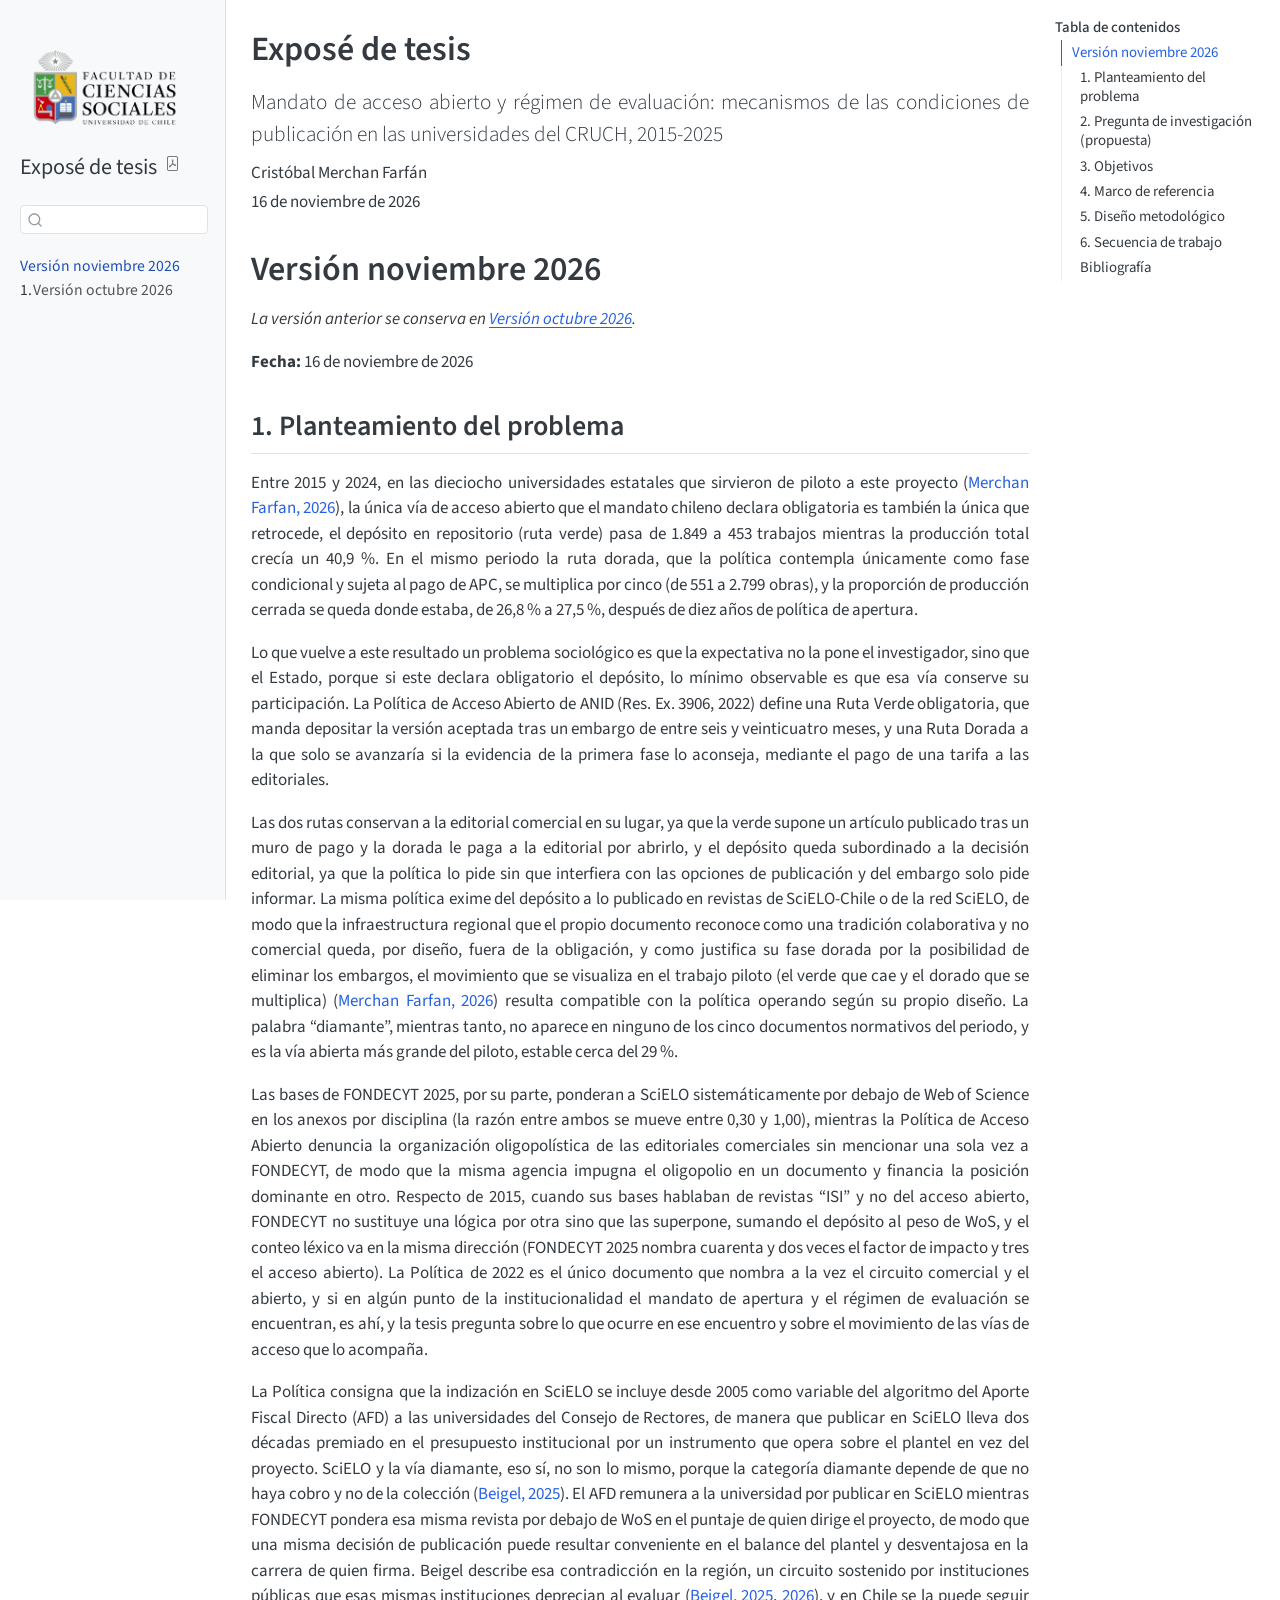
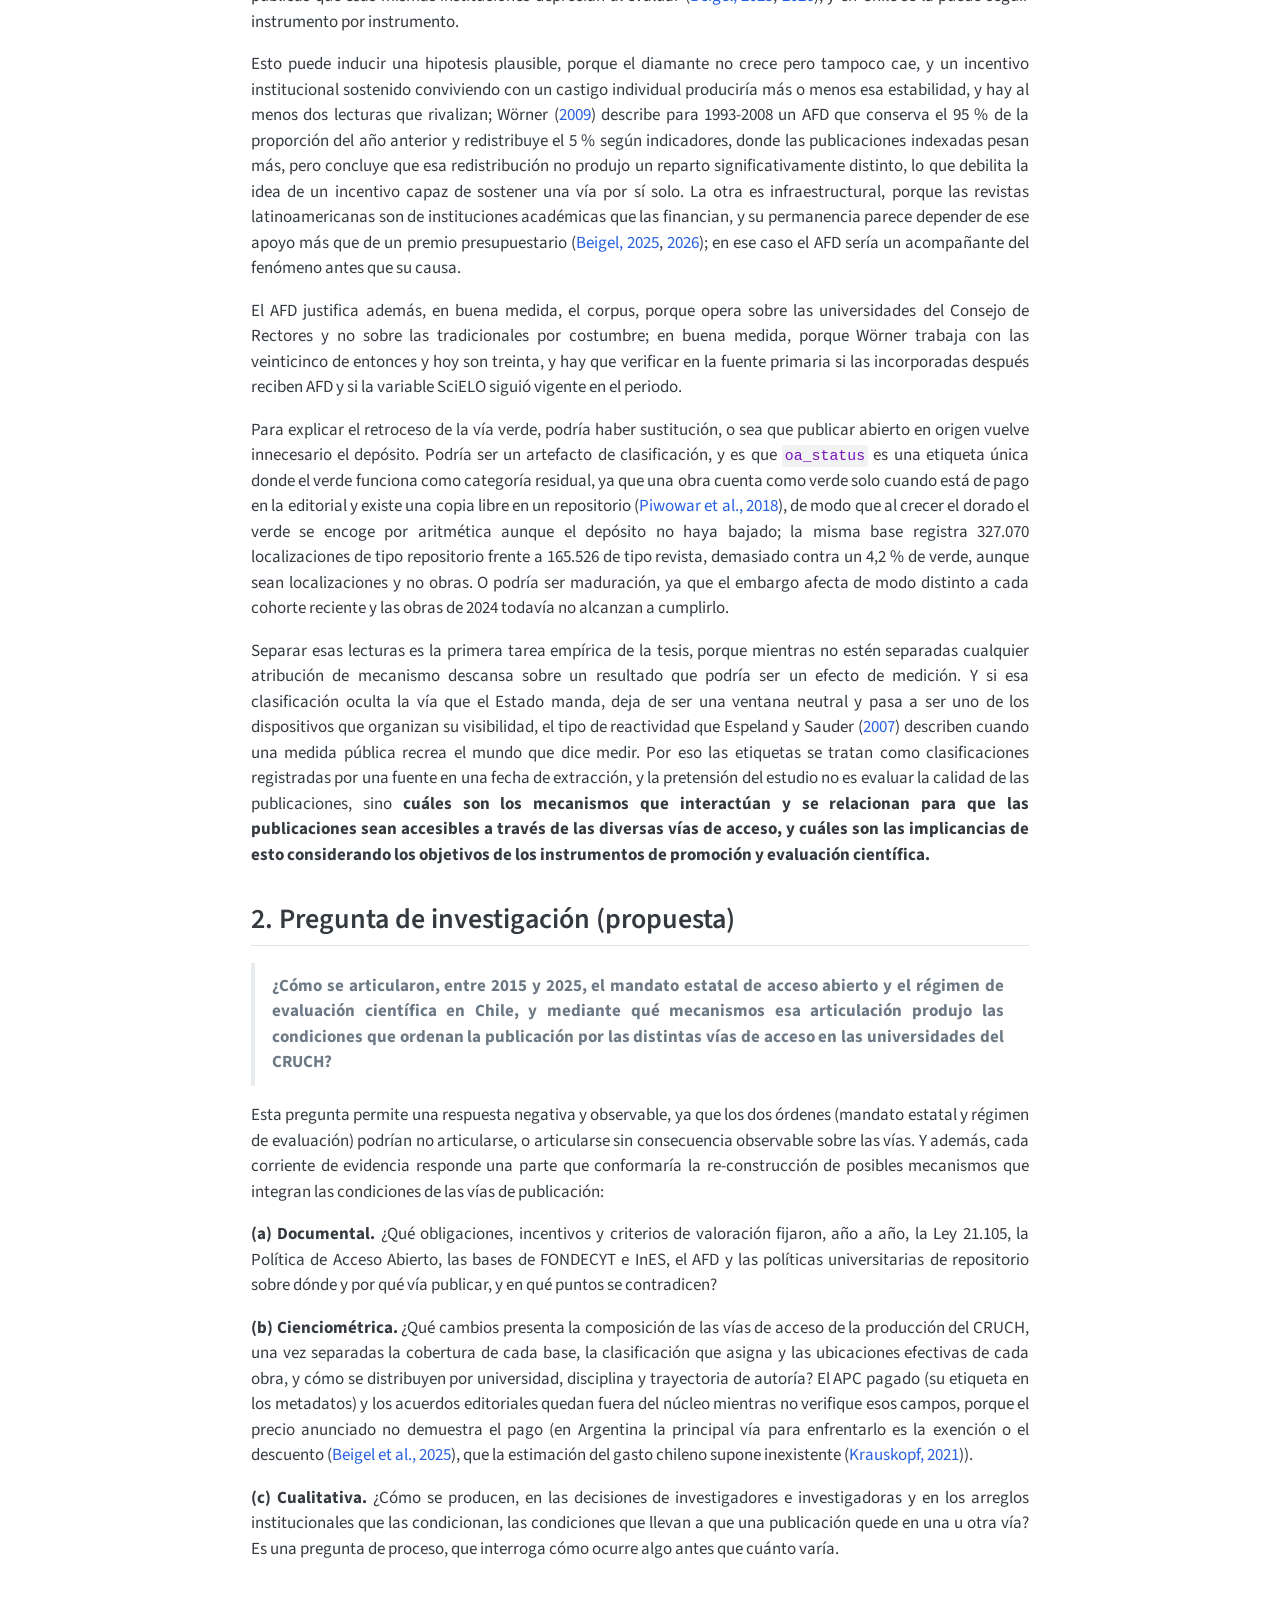
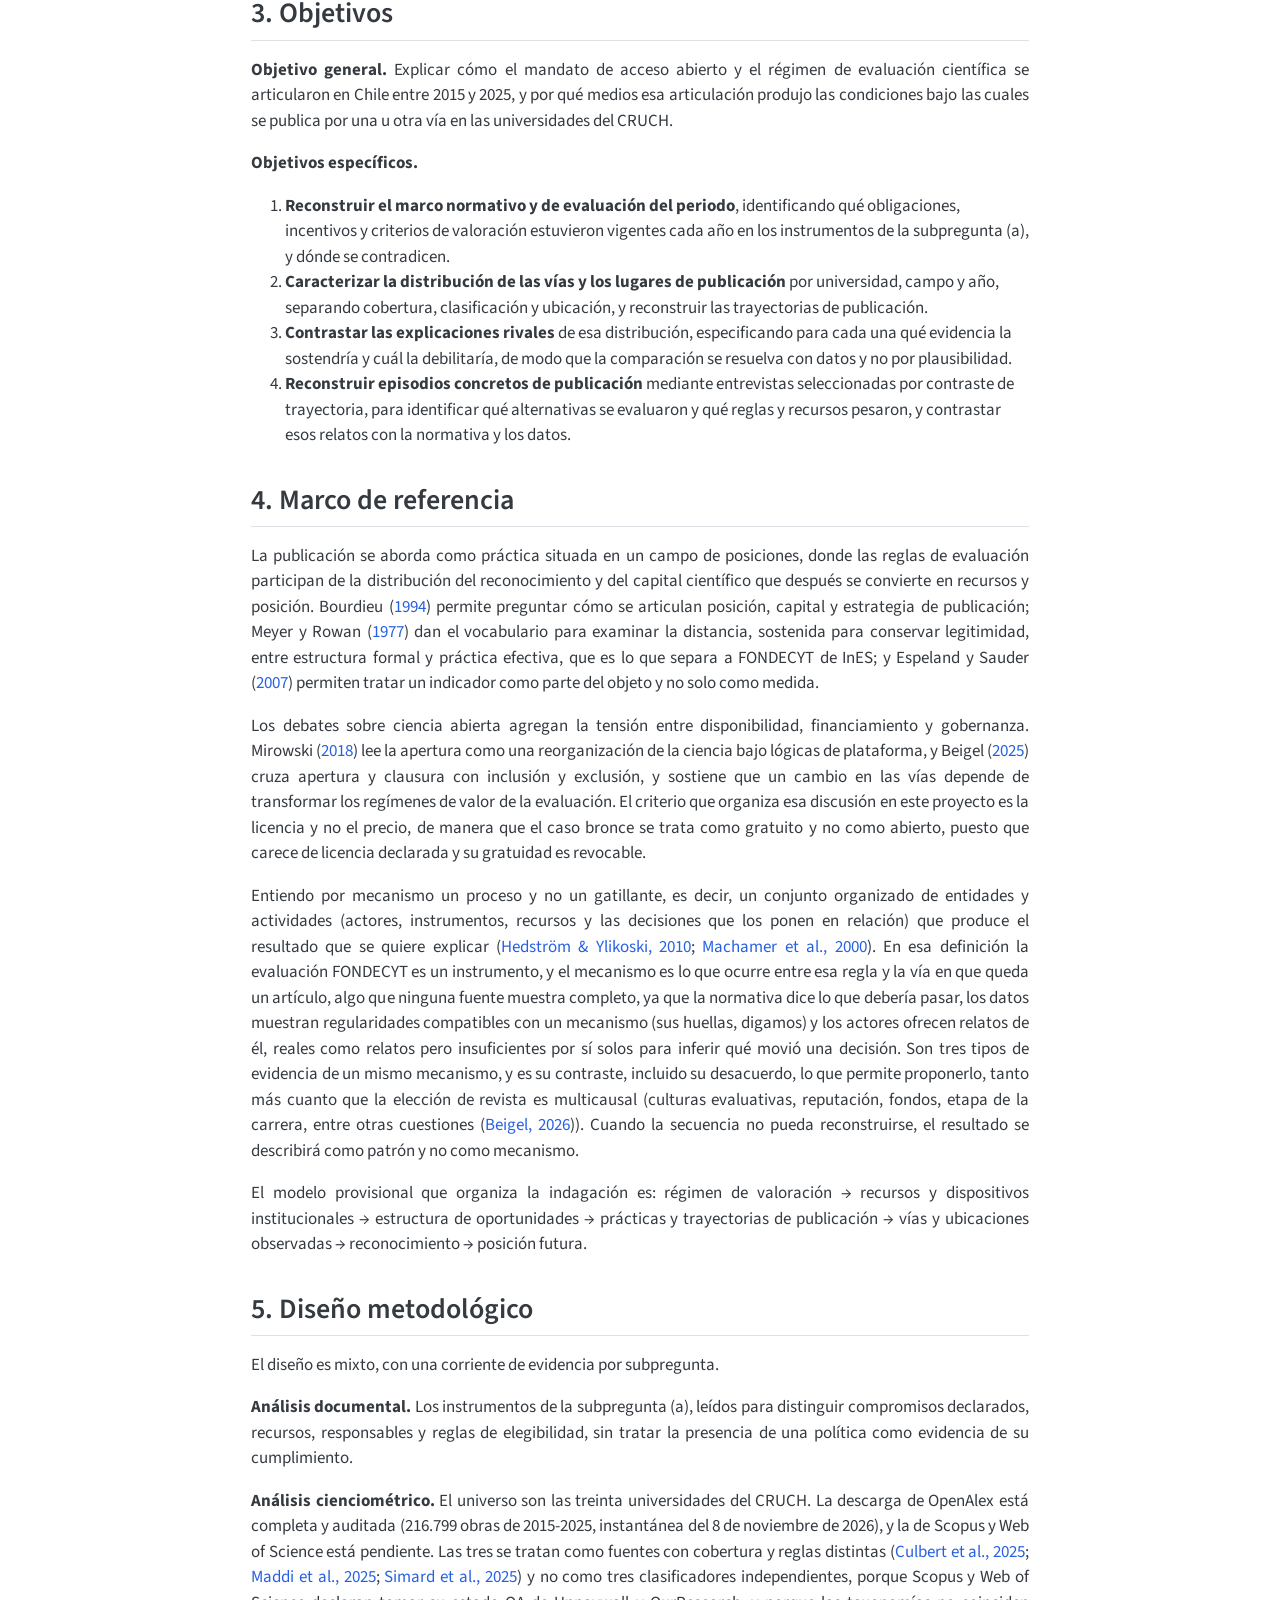
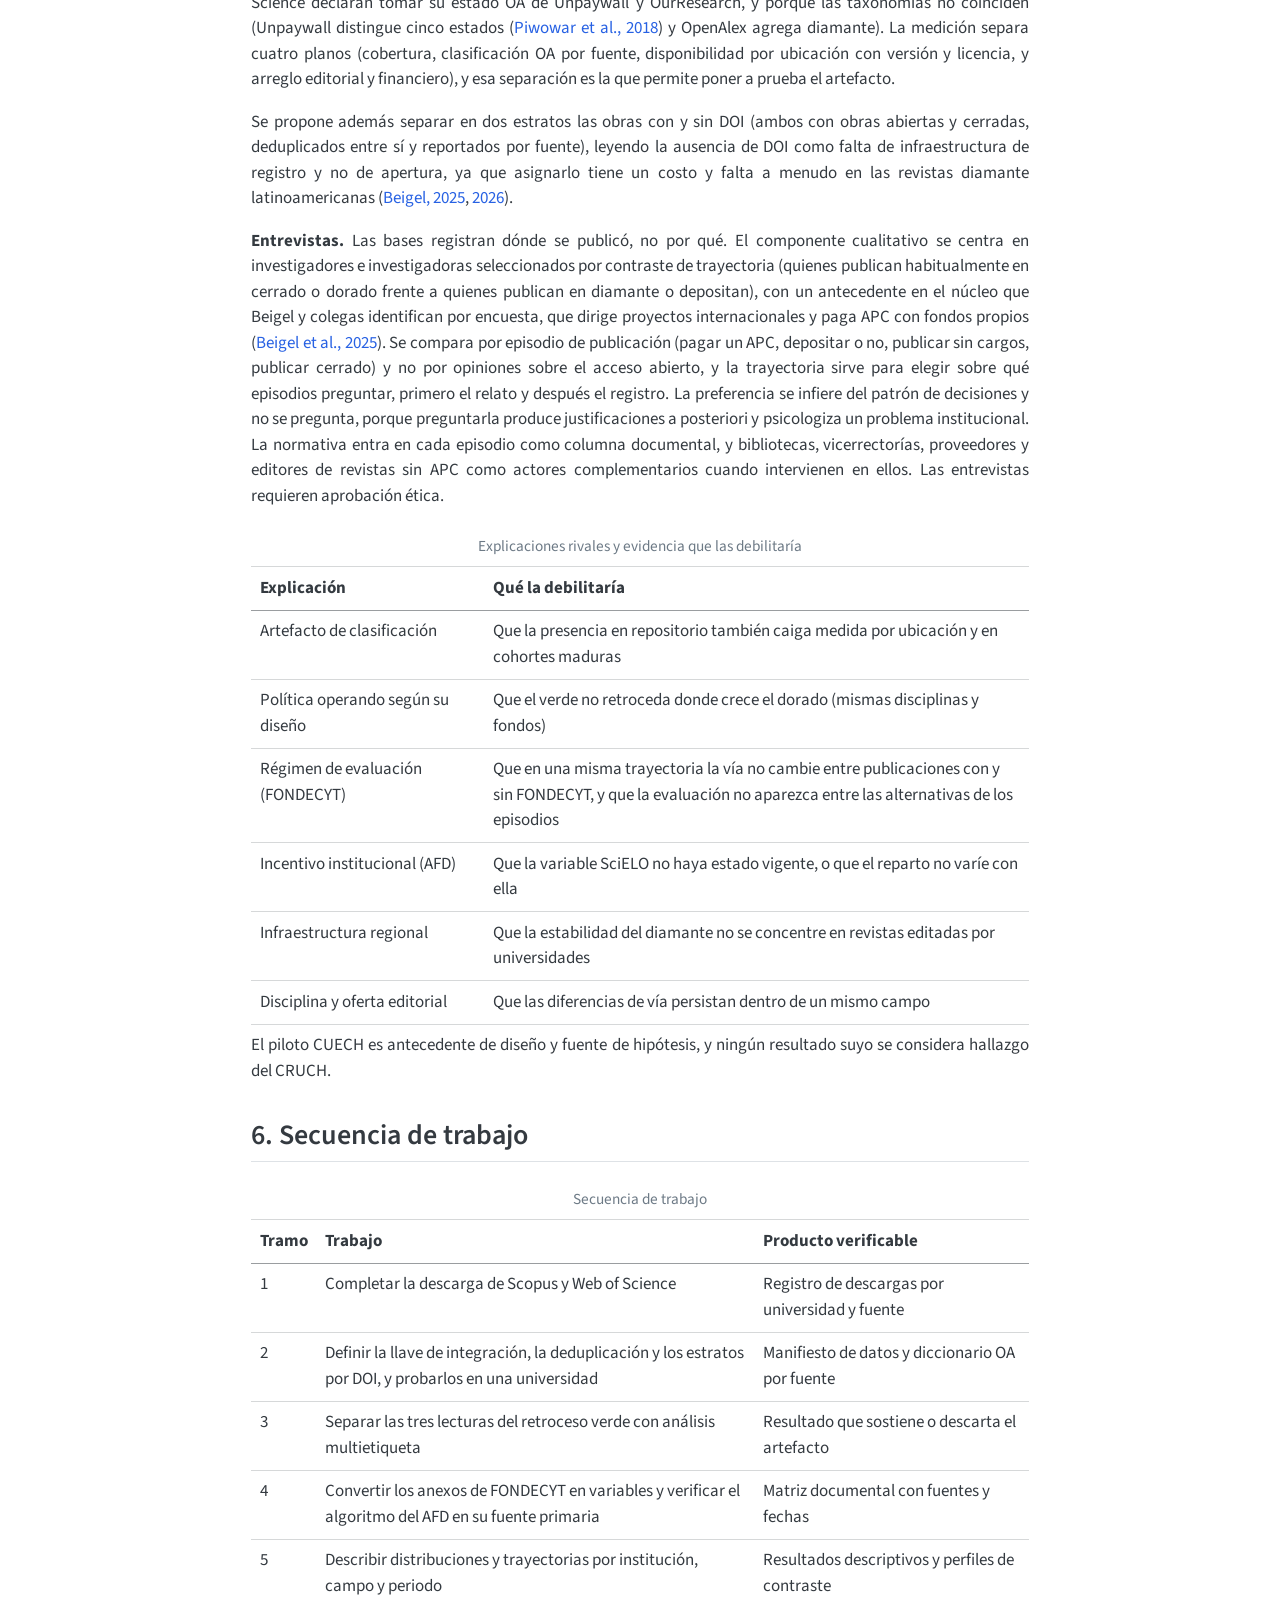
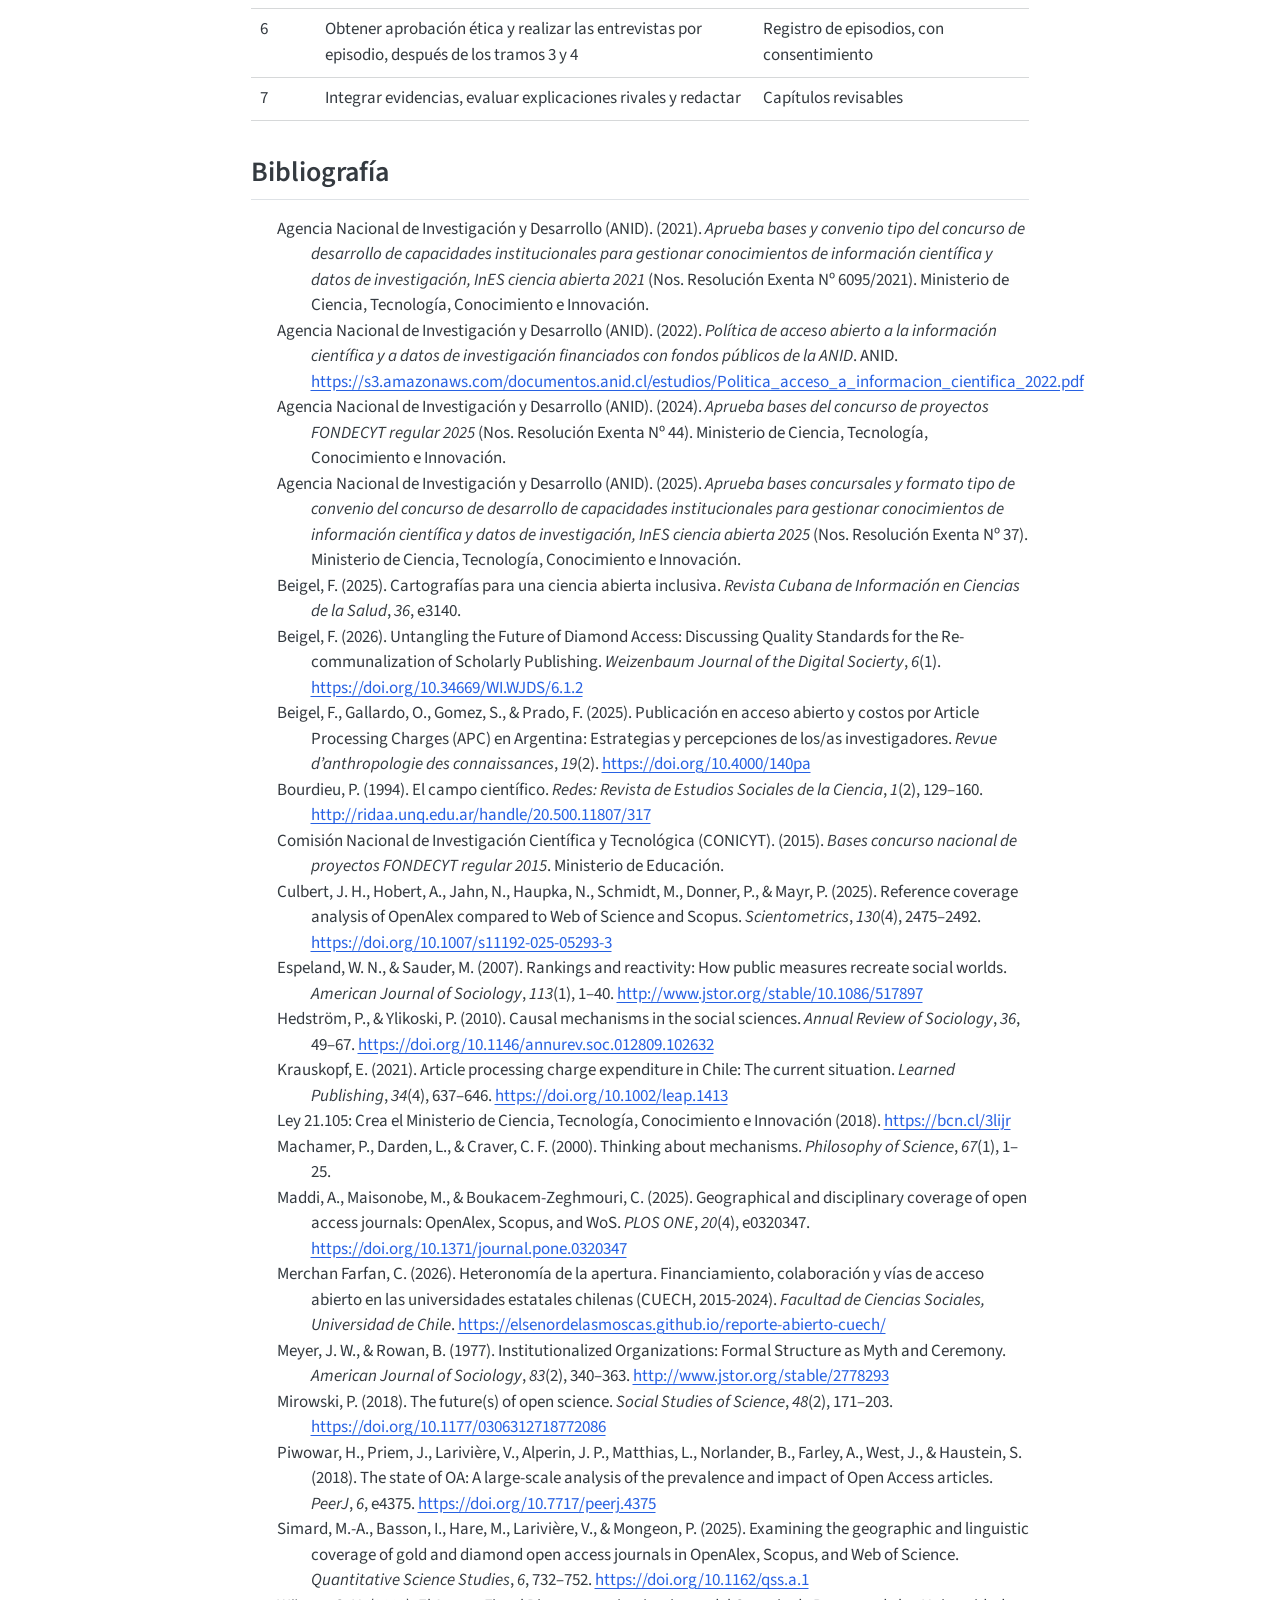
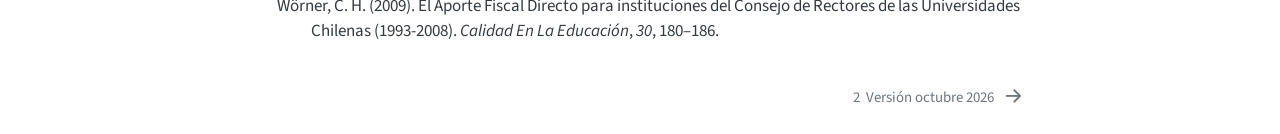
==== commit 941125b4: "corrección de exposé" ====
--- a/data/textos/expose/index.html
+++ b/data/textos/expose/index.html
@@ -172,12 +172,16 @@
     <h2 id="toc-title">Tabla de contenidos</h2>
    
   <ul>
-  <li><a href="#pregunta-de-investigación-propuesta" id="toc-pregunta-de-investigación-propuesta" class="nav-link active" data-scroll-target="#pregunta-de-investigación-propuesta">2. Pregunta de investigación (propuesta)</a></li>
+  <li><a href="#versión-noviembre-2026" id="toc-versión-noviembre-2026" class="nav-link active" data-scroll-target="#versión-noviembre-2026">Versión noviembre 2026</a>
+  <ul class="collapse">
+  <li><a href="#planteamiento-del-problema" id="toc-planteamiento-del-problema" class="nav-link" data-scroll-target="#planteamiento-del-problema">1. Planteamiento del problema</a></li>
+  <li><a href="#pregunta-de-investigación-propuesta" id="toc-pregunta-de-investigación-propuesta" class="nav-link" data-scroll-target="#pregunta-de-investigación-propuesta">2. Pregunta de investigación (propuesta)</a></li>
   <li><a href="#objetivos" id="toc-objetivos" class="nav-link" data-scroll-target="#objetivos">3. Objetivos</a></li>
   <li><a href="#marco-de-referencia" id="toc-marco-de-referencia" class="nav-link" data-scroll-target="#marco-de-referencia">4. Marco de referencia</a></li>
   <li><a href="#diseño-metodológico" id="toc-diseño-metodológico" class="nav-link" data-scroll-target="#diseño-metodológico">5. Diseño metodológico</a></li>
   <li><a href="#secuencia-de-trabajo" id="toc-secuencia-de-trabajo" class="nav-link" data-scroll-target="#secuencia-de-trabajo">6. Secuencia de trabajo</a></li>
   <li><a href="#bibliografía" id="toc-bibliografía" class="nav-link" data-scroll-target="#bibliografía">Bibliografía</a></li>
+  </ul></li>
   </ul>
 </nav>
     </div>
@@ -193,35 +197,29 @@
 </header>
 
 
-<!--
-VERSION NOVIEMBRE 2026.
-
-# Versión noviembre 2026 {.unnumbered}
-
-::: {.content-visible when-format="html"}
-*La versión anterior se conserva en [Versión octubre 2026](octubre.qmd).*
-:::
-
-**Fecha:** 16 de noviembre de 2026
-
-## 1. Planteamiento del problema
-
-Entre 2015 y 2024, en las dieciocho universidades estatales que sirvieron de piloto a este proyecto [@merchanheteronomia2026], la única vía de acceso abierto que el mandato chileno declara obligatoria es también la única que retrocede, el depósito en repositorio (ruta verde) pasa de 1.849 a 453 trabajos mientras la producción total crecía un 40,9 %. En el mismo periodo la ruta dorada, que la política contempla únicamente como fase condicional y sujeta al pago de APC, se multiplica por cinco (de 551 a 2.799 obras), y la proporción de producción cerrada se queda donde estaba, de 26,8 % a 27,5 %, después de diez años de política de apertura.
-<!-- [AUTOR] Confirmar que estas cifras son las que publica el reporte CUECH citado (PQ-66). -->
+<!-- VERSION NOVIEMBRE 2026. -->
+<section id="versión-noviembre-2026" class="level1 unnumbered">
+<h1 class="unnumbered">Versión noviembre 2026</h1>
+<p><em>La versión anterior se conserva en <a href="./octubre.html">Versión octubre 2026</a>.</em></p>
+<p><strong>Fecha:</strong> 16 de noviembre de 2026</p>
+<section id="planteamiento-del-problema" class="level2">
+<h2 class="anchored" data-anchor-id="planteamiento-del-problema">1. Planteamiento del problema</h2>
+<p>Entre 2015 y 2024, en las dieciocho universidades estatales que sirvieron de piloto a este proyecto <span class="citation" data-cites="merchanheteronomia2026">(<a href="index.html#ref-merchanheteronomia2026" role="doc-biblioref">Merchan Farfan, 2026</a>)</span>, la única vía de acceso abierto que el mandato chileno declara obligatoria es también la única que retrocede, el depósito en repositorio (ruta verde) pasa de 1.849 a 453 trabajos mientras la producción total crecía un 40,9 %. En el mismo periodo la ruta dorada, que la política contempla únicamente como fase condicional y sujeta al pago de APC, se multiplica por cinco (de 551 a 2.799 obras), y la proporción de producción cerrada se queda donde estaba, de 26,8 % a 27,5 %, después de diez años de política de apertura. <!-- [AUTOR] Confirmar que estas cifras son las que publica el reporte CUECH citado (PQ-66). --></p>
 <p>Lo que vuelve a este resultado un problema sociológico es que la expectativa no la pone el investigador, sino que el Estado, porque si este declara obligatorio el depósito, lo mínimo observable es que esa vía conserve su participación. La Política de Acceso Abierto de ANID (Res. Ex. 3906, 2022) define una Ruta Verde obligatoria, que manda depositar la versión aceptada tras un embargo de entre seis y veinticuatro meses, y una Ruta Dorada a la que solo se avanzaría si la evidencia de la primera fase lo aconseja, mediante el pago de una tarifa a las editoriales.</p>
-<p>Las dos rutas conservan a la editorial comercial en su lugar, ya que la verde supone un artículo publicado tras un muro de pago y la dorada le paga a la editorial por abrirlo, y el depósito queda subordinado a la decisión editorial, ya que la política lo pide sin que interfiera con las opciones de publicación y del embargo solo pide informar. La misma política exime del depósito a lo publicado en revistas de SciELO-Chile o de la red SciELO, de modo que la infraestructura regional que el propio documento reconoce como una tradición colaborativa y no comercial queda, por diseño, fuera de la obligación, y como justifica su fase dorada por la posibilidad de eliminar los embargos, el movimiento que se visualiza en el trabajo piloto (el verde que cae y el dorado que se multiplica)<span class="citation" data-cites="merchanheteronomia2026">(<a href="index.html#ref-merchanheteronomia2026" role="doc-biblioref">Merchan Farfan, 2026</a>)</span> resulta compatible con la política operando según su propio diseño. La palabra “diamante”, mientras tanto, no aparece en ninguno de los cinco documentos normativos del periodo, y es la vía abierta más grande del piloto, estable cerca del 29 %.</p>
-<p>Las bases de FONDECYT 2025, por su parte, ponderan a SciELO sistemáticamente por debajo de Web of Science en los anexos por disciplina (la razón entre ambos se mueve entre 0,30 y 1,00), mientras la Política de Acceso Abierto denuncia la organización oligopolística de las editoriales comerciales sin mencionar una sola vez a FONDECYT, de modo que la misma agencia impugna el oligopolio en un documento y financia la posición dominante en otro. Respecto de 2015, cuando sus bases hablaban de revistas “ISI” y no del acceso abierto, FONDECYT no sustituye una lógica por otra sino que las superpone, sumando el depósito al peso de WoS, y el conteo léxico va en la misma dirección (FONDECYT 2025 nombra cuarenta y dos veces el factor de impacto y tres el acceso abierto). La Política de 2022 es el único documento que nombra a la vez el circuito comercial y el abierto, y si en algún punto de la institucionalidad el mandato de apertura y el régimen de evaluación se encuentran, es ahí, y la tesis pregunta sobre lo qué ocurre en ese encuentro y sus respectivos movimientos.</p>
-<p>La Política consigna que la indización en SciELO se incluye desde 2005 como variable del algoritmo del Aporte Fiscal Directo (AFD) a las universidades del Consejo de Rectores, de manera que publicar en SciELO lleva dos décadas premiado en el presupuesto institucional por un instrumento que opera sobre el plantel en vez del proyecto. SciELO y la vía diamante, eso sí, no son lo mismo, porque la categoría diamante depende de que no haya cobro y no de la colección <span class="citation" data-cites="beigelCartografiasCienciaAbierta2025">(<a href="index.html#ref-beigelCartografiasCienciaAbierta2025" role="doc-biblioref">Beigel, 2025</a>)</span>. El AFD remunera a la universidad por publicar en SciELO mientras FONDECYT pondera esa misma revista por debajo de WoS en el puntaje de quien dirige el proyecto, de modo que una misma decisión de publicación puede resultar conveniente en el balance del plantel y desventajosa en la carrera de autoría. Beigel describe esa contradicción en la región, un circuito sostenido por instituciones públicas que esas mismas instituciones deprecian al evaluar <span class="citation" data-cites="beigelCartografiasCienciaAbierta2025 beigelUntanglingFutureDiamond2026">(<a href="index.html#ref-beigelCartografiasCienciaAbierta2025" role="doc-biblioref">Beigel, 2025</a>, <a href="index.html#ref-beigelUntanglingFutureDiamond2026" role="doc-biblioref">2026</a>)</span>, y en Chile se la puede seguir instrumento por instrumento. <!-- [AUTOR] Verificar en la documentacion de OpenAlex la definicion exacta de la categoria diamante (TES-43). --></p>
+<p>Las dos rutas conservan a la editorial comercial en su lugar, ya que la verde supone un artículo publicado tras un muro de pago y la dorada le paga a la editorial por abrirlo, y el depósito queda subordinado a la decisión editorial, ya que la política lo pide sin que interfiera con las opciones de publicación y del embargo solo pide informar. La misma política exime del depósito a lo publicado en revistas de SciELO-Chile o de la red SciELO, de modo que la infraestructura regional que el propio documento reconoce como una tradición colaborativa y no comercial queda, por diseño, fuera de la obligación, y como justifica su fase dorada por la posibilidad de eliminar los embargos, el movimiento que se visualiza en el trabajo piloto (el verde que cae y el dorado que se multiplica) <span class="citation" data-cites="merchanheteronomia2026">(<a href="index.html#ref-merchanheteronomia2026" role="doc-biblioref">Merchan Farfan, 2026</a>)</span> resulta compatible con la política operando según su propio diseño. La palabra “diamante”, mientras tanto, no aparece en ninguno de los cinco documentos normativos del periodo, y es la vía abierta más grande del piloto, estable cerca del 29 %.</p>
+<p>Las bases de FONDECYT 2025, por su parte, ponderan a SciELO sistemáticamente por debajo de Web of Science en los anexos por disciplina (la razón entre ambos se mueve entre 0,30 y 1,00), mientras la Política de Acceso Abierto denuncia la organización oligopolística de las editoriales comerciales sin mencionar una sola vez a FONDECYT, de modo que la misma agencia impugna el oligopolio en un documento y financia la posición dominante en otro. Respecto de 2015, cuando sus bases hablaban de revistas “ISI” y no del acceso abierto, FONDECYT no sustituye una lógica por otra sino que las superpone, sumando el depósito al peso de WoS, y el conteo léxico va en la misma dirección (FONDECYT 2025 nombra cuarenta y dos veces el factor de impacto y tres el acceso abierto). La Política de 2022 es el único documento que nombra a la vez el circuito comercial y el abierto, y si en algún punto de la institucionalidad el mandato de apertura y el régimen de evaluación se encuentran, es ahí, y la tesis pregunta sobre lo que ocurre en ese encuentro y sobre el movimiento de las vías de acceso que lo acompaña.</p>
+<p>La Política consigna que la indización en SciELO se incluye desde 2005 como variable del algoritmo del Aporte Fiscal Directo (AFD) a las universidades del Consejo de Rectores, de manera que publicar en SciELO lleva dos décadas premiado en el presupuesto institucional por un instrumento que opera sobre el plantel en vez del proyecto. SciELO y la vía diamante, eso sí, no son lo mismo, porque la categoría diamante depende de que no haya cobro y no de la colección <span class="citation" data-cites="beigelCartografiasCienciaAbierta2025">(<a href="index.html#ref-beigelCartografiasCienciaAbierta2025" role="doc-biblioref">Beigel, 2025</a>)</span>. El AFD remunera a la universidad por publicar en SciELO mientras FONDECYT pondera esa misma revista por debajo de WoS en el puntaje de quien dirige el proyecto, de modo que una misma decisión de publicación puede resultar conveniente en el balance del plantel y desventajosa en la carrera de quien firma. Beigel describe esa contradicción en la región, un circuito sostenido por instituciones públicas que esas mismas instituciones deprecian al evaluar <span class="citation" data-cites="beigelCartografiasCienciaAbierta2025 beigelUntanglingFutureDiamond2026">(<a href="index.html#ref-beigelCartografiasCienciaAbierta2025" role="doc-biblioref">Beigel, 2025</a>, <a href="index.html#ref-beigelUntanglingFutureDiamond2026" role="doc-biblioref">2026</a>)</span>, y en Chile se la puede seguir instrumento por instrumento. <!-- [AUTOR] Verificar en la documentacion de OpenAlex la definicion exacta de la categoria diamante (TES-43). --></p>
 <p>Esto puede inducir una hipotesis plausible, porque el diamante no crece pero tampoco cae, y un incentivo institucional sostenido conviviendo con un castigo individual produciría más o menos esa estabilidad, y hay al menos dos lecturas que rivalizan; Wörner <span class="citation" data-cites="wornerAporteFiscalDirecto2009">(<a href="index.html#ref-wornerAporteFiscalDirecto2009" role="doc-biblioref">2009</a>)</span> describe para 1993-2008 un AFD que conserva el 95 % de la proporción del año anterior y redistribuye el 5 % según indicadores, donde las publicaciones indexadas pesan más, pero concluye que esa redistribución no produjo un reparto significativamente distinto, lo que debilita la idea de un incentivo capaz de sostener una vía por sí solo. La otra es infraestructural, porque las revistas latinoamericanas son de instituciones académicas que las financian, y su permanencia parece depender de ese apoyo más que de un premio presupuestario <span class="citation" data-cites="beigelCartografiasCienciaAbierta2025 beigelUntanglingFutureDiamond2026">(<a href="index.html#ref-beigelCartografiasCienciaAbierta2025" role="doc-biblioref">Beigel, 2025</a>, <a href="index.html#ref-beigelUntanglingFutureDiamond2026" role="doc-biblioref">2026</a>)</span>; en ese caso el AFD sería un acompañante del fenómeno antes que su causa. <!-- [AUTOR] Lectura infraestructural: nueva, sale de la mineria de Beigel del 2026-11-16. --></p>
 <p>El AFD justifica además, en buena medida, el corpus, porque opera sobre las universidades del Consejo de Rectores y no sobre las tradicionales por costumbre; en buena medida, porque Wörner trabaja con las veinticinco de entonces y hoy son treinta, y hay que verificar en la fuente primaria si las incorporadas después reciben AFD y si la variable SciELO siguió vigente en el periodo. <!-- [AUTOR] Sin verificar: que universidades del CRUCH reciben AFD hoy. --></p>
-<p>Entonces para explicar el movimiento de las vías de acceso, podría haber sustitución, o sea que publicar abierto en origen vuelve innecesario el depósito. Podría ser un artefacto de clasificación, y es que <code>oa_status</code> es una etiqueta única donde el verde funciona como categoría residual, ya que una obra cuenta como verde solo cuando está de pago en la editorial y existe una copia libre en un repositorio <span class="citation" data-cites="piwowarStateOpenAccess2018">(<a href="index.html#ref-piwowarStateOpenAccess2018" role="doc-biblioref">Piwowar et&nbsp;al., 2018</a>)</span>, de modo que al crecer el dorado el verde se encoge por aritmética aunque el depósito no haya bajado; la misma base registra 327.070 localizaciones de tipo repositorio frente a 165.526 de tipo revista, demasiado contra un 4,2 % de verde, aunque sean localizaciones y no obras. O podría ser maduración, ya que el embargo afecta de modo distinto a cada cohorte reciente y las obras de 2024 todavía no alcanzan a cumplirlo.</p>
+<p>Para explicar el retroceso de la vía verde, podría haber sustitución, o sea que publicar abierto en origen vuelve innecesario el depósito. Podría ser un artefacto de clasificación, y es que <code>oa_status</code> es una etiqueta única donde el verde funciona como categoría residual, ya que una obra cuenta como verde solo cuando está de pago en la editorial y existe una copia libre en un repositorio <span class="citation" data-cites="piwowarStateOpenAccess2018">(<a href="index.html#ref-piwowarStateOpenAccess2018" role="doc-biblioref">Piwowar et&nbsp;al., 2018</a>)</span>, de modo que al crecer el dorado el verde se encoge por aritmética aunque el depósito no haya bajado; la misma base registra 327.070 localizaciones de tipo repositorio frente a 165.526 de tipo revista, demasiado contra un 4,2 % de verde, aunque sean localizaciones y no obras. O podría ser maduración, ya que el embargo afecta de modo distinto a cada cohorte reciente y las obras de 2024 todavía no alcanzan a cumplirlo.</p>
 <p>Separar esas lecturas es la primera tarea empírica de la tesis, porque mientras no estén separadas cualquier atribución de mecanismo descansa sobre un resultado que podría ser un efecto de medición. Y si esa clasificación oculta la vía que el Estado manda, deja de ser una ventana neutral y pasa a ser uno de los dispositivos que organizan su visibilidad, el tipo de reactividad que Espeland y Sauder <span class="citation" data-cites="espelandRankingsReactivity2007">(<a href="index.html#ref-espelandRankingsReactivity2007" role="doc-biblioref">2007</a>)</span> describen cuando una medida pública recrea el mundo que dice medir. Por eso las etiquetas se tratan como clasificaciones registradas por una fuente en una fecha de extracción, y la pretensión del estudio no es evaluar la calidad de las publicaciones, sino <strong>cuáles son los mecanismos que interactúan y se relacionan para que las publicaciones sean accesibles a través de las diversas vías de acceso, y cuáles son las implicancias de esto considerando los objetivos de los instrumentos de promoción y evaluación científica.</strong></p>
+</section>
 <section id="pregunta-de-investigación-propuesta" class="level2">
 <h2 class="anchored" data-anchor-id="pregunta-de-investigación-propuesta">2. Pregunta de investigación (propuesta)</h2>
 <blockquote class="blockquote">
 <p><strong>¿Cómo se articularon, entre 2015 y 2025, el mandato estatal de acceso abierto y el régimen de evaluación científica en Chile, y mediante qué mecanismos esa articulación produjo las condiciones que ordenan la publicación por las distintas vías de acceso en las universidades del CRUCH?</strong></p>
 </blockquote>
-<p>Esta preguntra permite una respuesta negativa y observable, ya que los dos órdenes(mandato estatal y regimen de evaluación) podrían no articularse, o articularse sin consecuencia observable sobre las vías. Y además, cada corriente de evidencia responde una parte que conformaría la re-construcción de posibles mecanismos que integran las condiciones de las vías de publicación:</p>
+<p>Esta pregunta permite una respuesta negativa y observable, ya que los dos órdenes (mandato estatal y régimen de evaluación) podrían no articularse, o articularse sin consecuencia observable sobre las vías. Y además, cada corriente de evidencia responde una parte que conformaría la re-construcción de posibles mecanismos que integran las condiciones de las vías de publicación:</p>
 <p><strong>(a) Documental.</strong> ¿Qué obligaciones, incentivos y criterios de valoración fijaron, año a año, la Ley 21.105, la Política de Acceso Abierto, las bases de FONDECYT e InES, el AFD y las políticas universitarias de repositorio sobre dónde y por qué vía publicar, y en qué puntos se contradicen?</p>
 <p><strong>(b) Cienciométrica.</strong> ¿Qué cambios presenta la composición de las vías de acceso de la producción del CRUCH, una vez separadas la cobertura de cada base, la clasificación que asigna y las ubicaciones efectivas de cada obra, y cómo se distribuyen por universidad, disciplina y trayectoria de autoría? El APC pagado (su etiqueta en los metadatos) y los acuerdos editoriales quedan fuera del núcleo mientras no verifique esos campos, porque el precio anunciado no demuestra el pago (en Argentina la principal vía para enfrentarlo es la exención o el descuento <span class="citation" data-cites="beigelPublicacionAccesoAbierto2025">(<a href="index.html#ref-beigelPublicacionAccesoAbierto2025" role="doc-biblioref">Beigel et&nbsp;al., 2025</a>)</span>, que la estimación del gasto chileno supone inexistente <span class="citation" data-cites="krauskopfArticleProcessingCharge2021">(<a href="index.html#ref-krauskopfArticleProcessingCharge2021" role="doc-biblioref">Krauskopf, 2021</a>)</span>).</p>
 <p><strong>(c) Cualitativa.</strong> ¿Cómo se producen, en las decisiones de investigadores e investigadoras y en los arreglos institucionales que las condicionan, las condiciones que llevan a que una publicación quede en una u otra vía? Es una pregunta de proceso, que interroga cómo ocurre algo antes que cuánto varía. <!-- [AUTOR] (c) viene de la entrega de Metodologia II (03_problema_y_pregunta.md). Revisar que coincidan. --></p>
@@ -248,14 +246,14 @@
 <h2 class="anchored" data-anchor-id="diseño-metodológico">5. Diseño metodológico</h2>
 <p>El diseño es mixto, con una corriente de evidencia por subpregunta.</p>
 <p><strong>Análisis documental.</strong> Los instrumentos de la subpregunta (a), leídos para distinguir compromisos declarados, recursos, responsables y reglas de elegibilidad, sin tratar la presencia de una política como evidencia de su cumplimiento.</p>
-<p><strong>Análisis cienciométrico.</strong> El universo son las treinta universidades del CRUCH. La descarga de OpenAlex está completa y auditada (216.799 obras de 2015-2025, instantánea del 8 de noviembre de 2026), y la de Scopus y Web of Science está pendiente. Las tres son fuentes con cobertura y reglas distintas <span class="citation" data-cites="culbertReferenceCoverageAnalysis2025 maddiGeographicalDisciplinaryCoverage2025 simardExaminingGeographicLinguistic2025">(<a href="index.html#ref-culbertReferenceCoverageAnalysis2025" role="doc-biblioref">Culbert et&nbsp;al., 2025</a>; <a href="index.html#ref-maddiGeographicalDisciplinaryCoverage2025" role="doc-biblioref">Maddi et&nbsp;al., 2025</a>; <a href="index.html#ref-simardExaminingGeographicLinguistic2025" role="doc-biblioref">Simard et&nbsp;al., 2025</a>)</span> y no como tres clasificadores independientes, porque Scopus y Web of Science declaran tomar su estado OA de Unpaywall y OurResearch, y porque las taxonomías no coinciden (Unpaywall distingue cinco estados <span class="citation" data-cites="piwowarStateOpenAccess2018">(<a href="index.html#ref-piwowarStateOpenAccess2018" role="doc-biblioref">Piwowar et&nbsp;al., 2018</a>)</span> y OpenAlex agrega diamante). La medición separa cuatro planos (cobertura, clasificación OA por fuente, disponibilidad por ubicación con versión y licencia, y arreglo editorial y financiero), y esa separación es la que permite poner a prueba el artefacto. <!-- [AUTOR] La declaracion de Scopus y WoS sobre Unpaywall/OurResearch viene de su documentacion tecnica, sin clave en el canonico (PQ-66). --></p>
+<p><strong>Análisis cienciométrico.</strong> El universo son las treinta universidades del CRUCH. La descarga de OpenAlex está completa y auditada (216.799 obras de 2015-2025, instantánea del 8 de noviembre de 2026), y la de Scopus y Web of Science está pendiente. Las tres se tratan como fuentes con cobertura y reglas distintas <span class="citation" data-cites="culbertReferenceCoverageAnalysis2025 maddiGeographicalDisciplinaryCoverage2025 simardExaminingGeographicLinguistic2025">(<a href="index.html#ref-culbertReferenceCoverageAnalysis2025" role="doc-biblioref">Culbert et&nbsp;al., 2025</a>; <a href="index.html#ref-maddiGeographicalDisciplinaryCoverage2025" role="doc-biblioref">Maddi et&nbsp;al., 2025</a>; <a href="index.html#ref-simardExaminingGeographicLinguistic2025" role="doc-biblioref">Simard et&nbsp;al., 2025</a>)</span> y no como tres clasificadores independientes, porque Scopus y Web of Science declaran tomar su estado OA de Unpaywall y OurResearch, y porque las taxonomías no coinciden (Unpaywall distingue cinco estados <span class="citation" data-cites="piwowarStateOpenAccess2018">(<a href="index.html#ref-piwowarStateOpenAccess2018" role="doc-biblioref">Piwowar et&nbsp;al., 2018</a>)</span> y OpenAlex agrega diamante). La medición separa cuatro planos (cobertura, clasificación OA por fuente, disponibilidad por ubicación con versión y licencia, y arreglo editorial y financiero), y esa separación es la que permite poner a prueba el artefacto. <!-- [AUTOR] La declaracion de Scopus y WoS sobre Unpaywall/OurResearch viene de su documentacion tecnica, sin clave en el canonico (PQ-66). --></p>
 <p>Se propone además separar en dos estratos las obras con y sin DOI (ambos con obras abiertas y cerradas, deduplicados entre sí y reportados por fuente), leyendo la ausencia de DOI como falta de infraestructura de registro y no de apertura, ya que asignarlo tiene un costo y falta a menudo en las revistas diamante latinoamericanas <span class="citation" data-cites="beigelCartografiasCienciaAbierta2025 beigelUntanglingFutureDiamond2026">(<a href="index.html#ref-beigelCartografiasCienciaAbierta2025" role="doc-biblioref">Beigel, 2025</a>, <a href="index.html#ref-beigelUntanglingFutureDiamond2026" role="doc-biblioref">2026</a>)</span>. <!-- [AUTOR] Estratos por DOI: propuesta tuya del 2026-11-09 (TES-41), aun sin decision formal bajo DTR-04. --></p>
 <p><strong>Entrevistas.</strong> Las bases registran dónde se publicó, no por qué. El componente cualitativo se centra en investigadores e investigadoras seleccionados por contraste de trayectoria (quienes publican habitualmente en cerrado o dorado frente a quienes publican en diamante o depositan), con un antecedente en el núcleo que Beigel y colegas identifican por encuesta, que dirige proyectos internacionales y paga APC con fondos propios <span class="citation" data-cites="beigelPublicacionAccesoAbierto2025">(<a href="index.html#ref-beigelPublicacionAccesoAbierto2025" role="doc-biblioref">Beigel et&nbsp;al., 2025</a>)</span>. Se compara por episodio de publicación (pagar un APC, depositar o no, publicar sin cargos, publicar cerrado) y no por opiniones sobre el acceso abierto, y la trayectoria sirve para elegir sobre qué episodios preguntar, primero el relato y después el registro. La preferencia se infiere del patrón de decisiones y no se pregunta, porque preguntarla produce justificaciones a posteriori y psicologiza un problema institucional. La normativa entra en cada episodio como columna documental, y bibliotecas, vicerrectorías, proveedores y editores de revistas sin APC como actores complementarios cuando intervienen en ellos. Las entrevistas requieren aprobación ética. <!-- [AUTOR] Actores complementarios: tu profesora de Metodologia II recomienda centrarse en investigadores. Decidir cuanto entra. TES-16 sigue abierto con el profesor guia. --></p>
 <table class="caption-top table">
 <caption>Explicaciones rivales y evidencia que las debilitaría</caption>
 <colgroup>
-<col style="width: 26%">
-<col style="width: 73%">
+<col style="width: 30%">
+<col style="width: 70%">
 </colgroup>
 <thead>
 <tr class="header">
@@ -297,9 +295,9 @@
 <table class="caption-top table">
 <caption>Secuencia de trabajo</caption>
 <colgroup>
-<col style="width: 19%">
-<col style="width: 49%">
-<col style="width: 31%">
+<col style="width: 8%">
+<col style="width: 56%">
+<col style="width: 35%">
 </colgroup>
 <thead>
 <tr class="header">
@@ -480,6 +478,7 @@
      Si octubre.qmd sale de chapters, borrar este bloque: sin su \fi, LaTeX no termina. -->
 
 
+</section>
 </section>
 
 </main> <!-- /main -->
